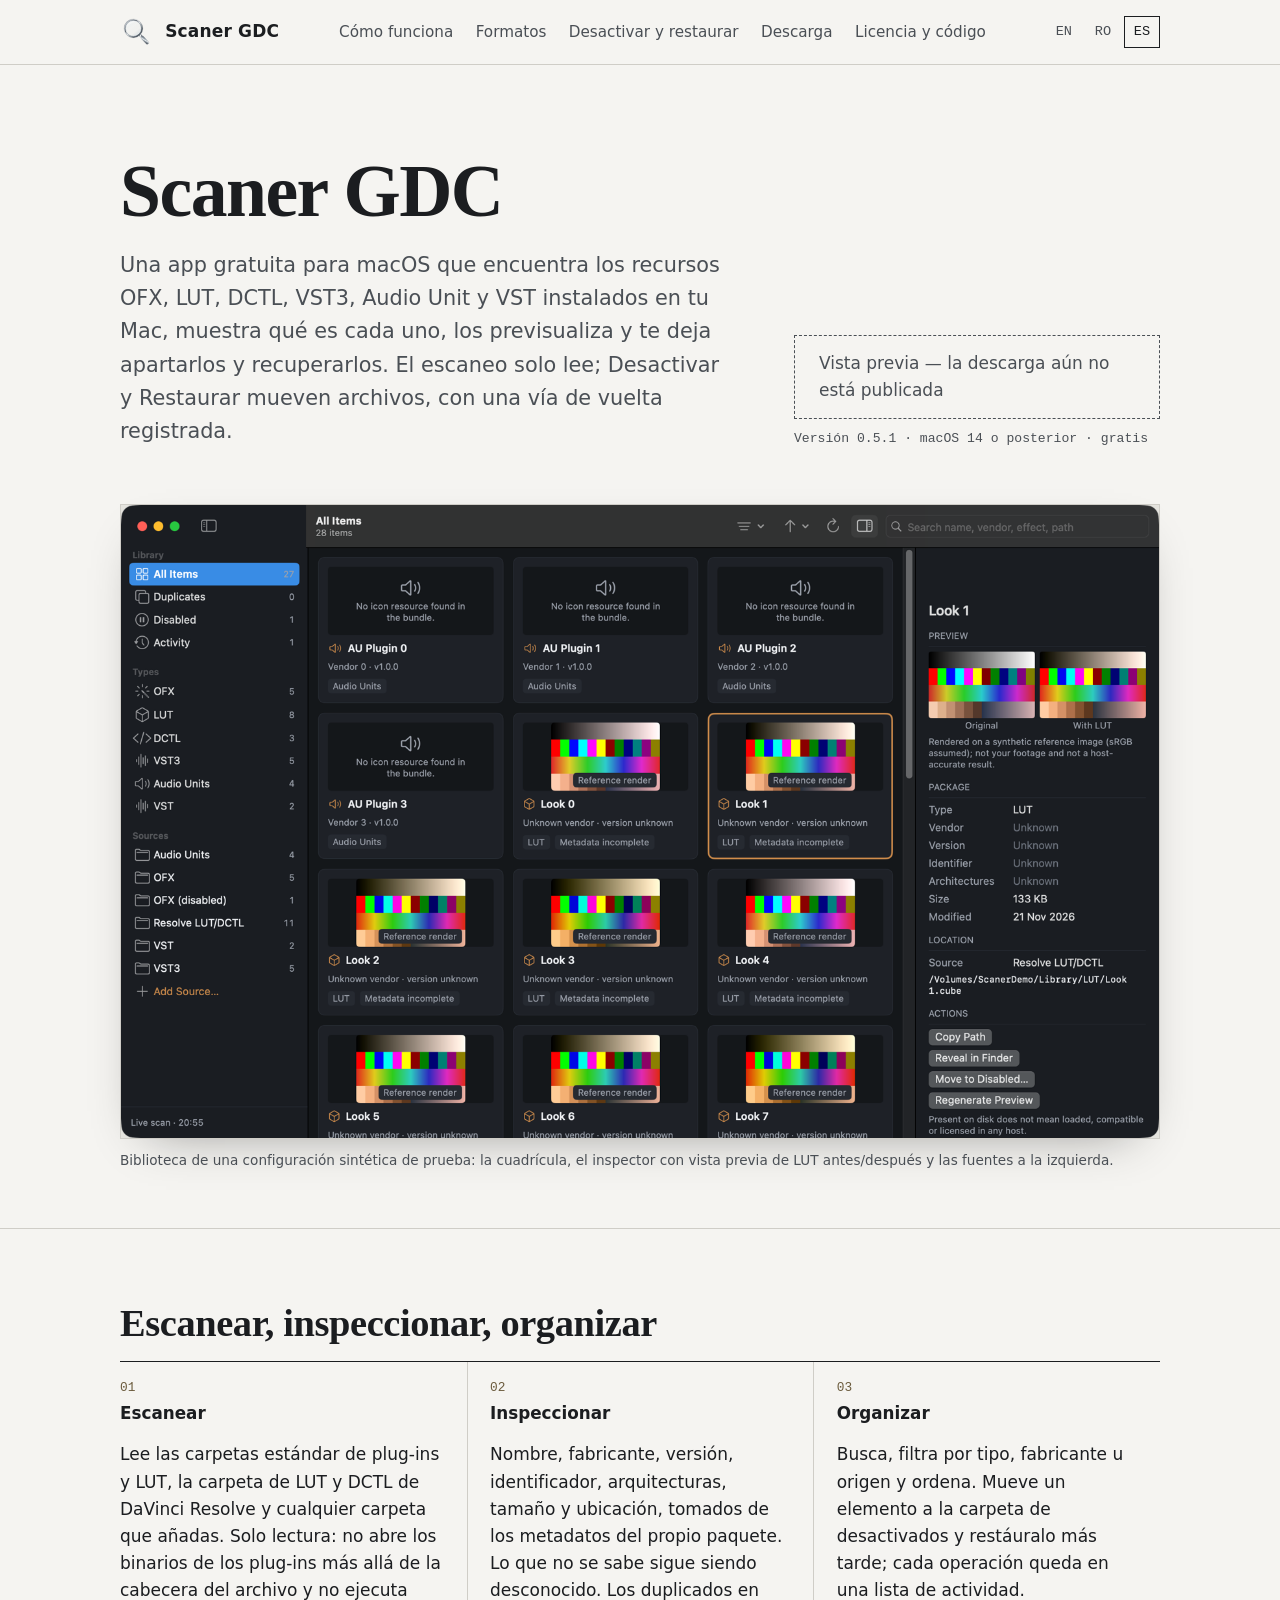
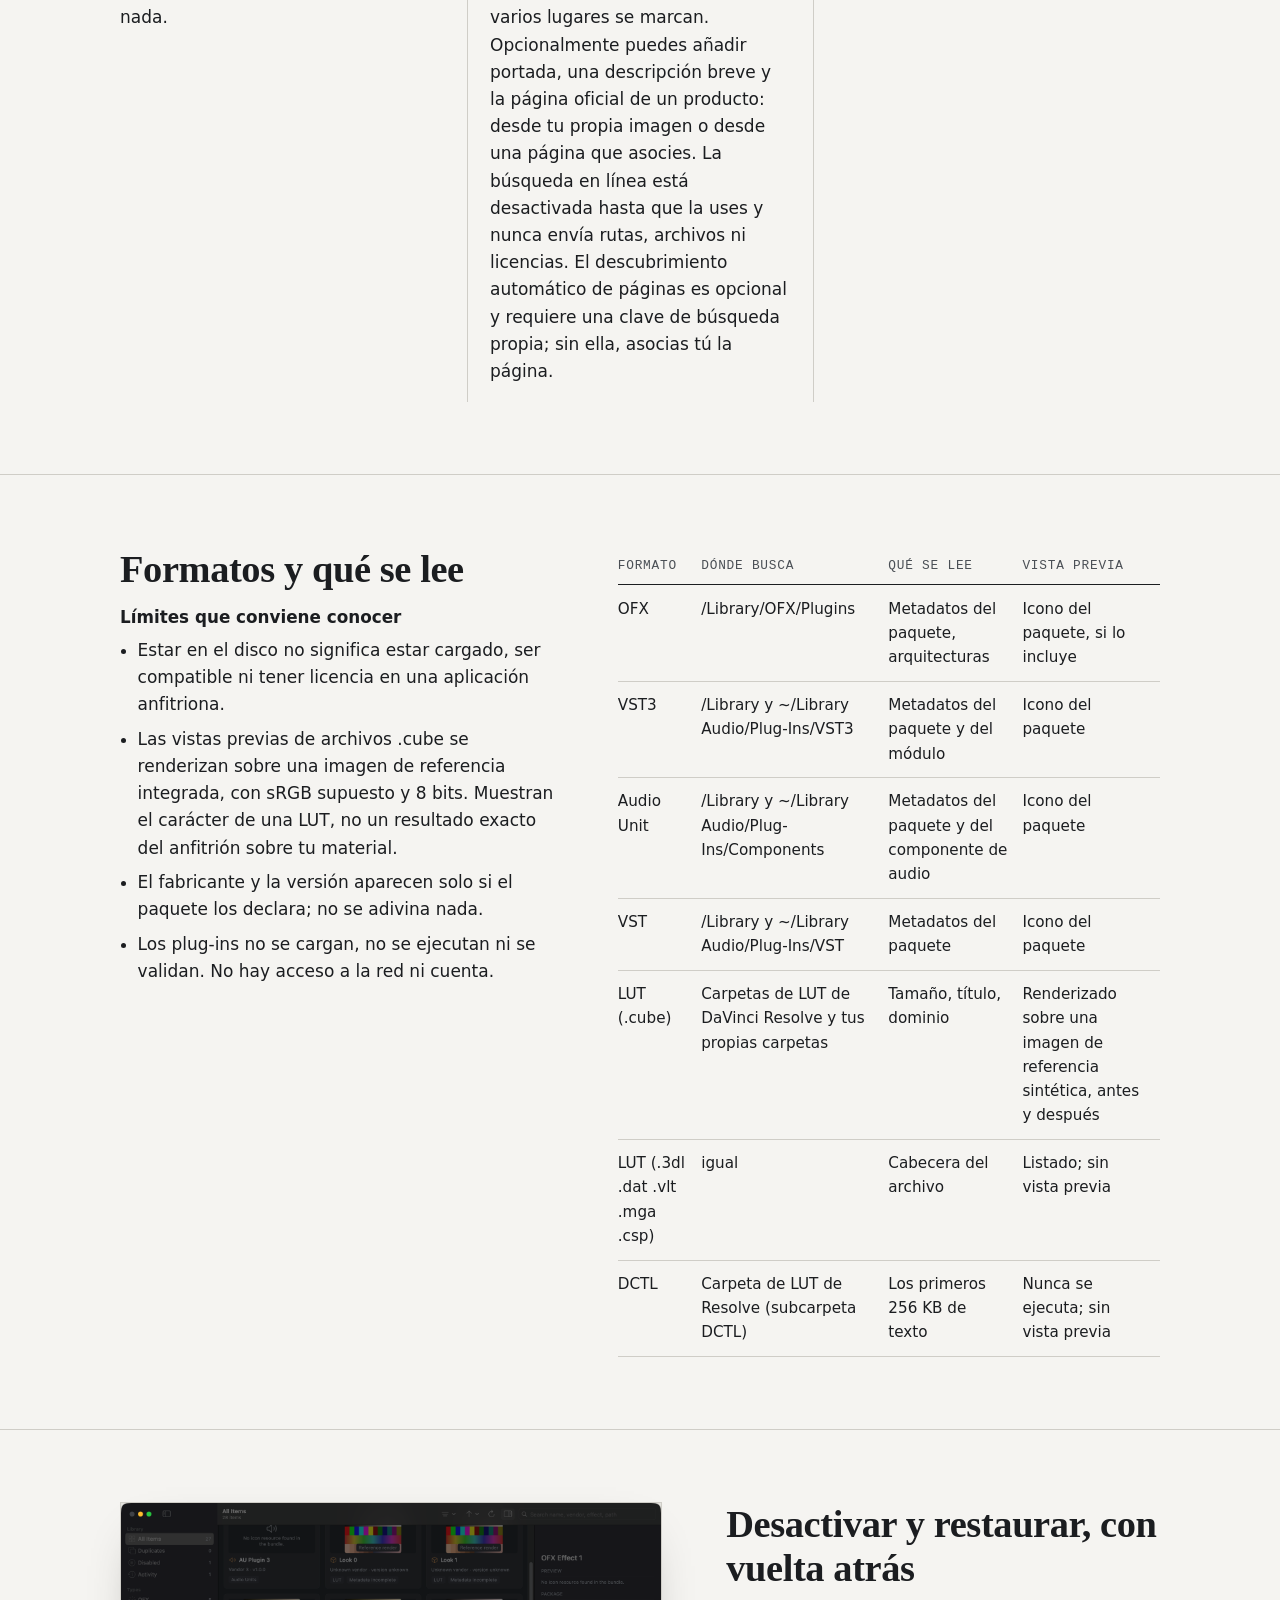
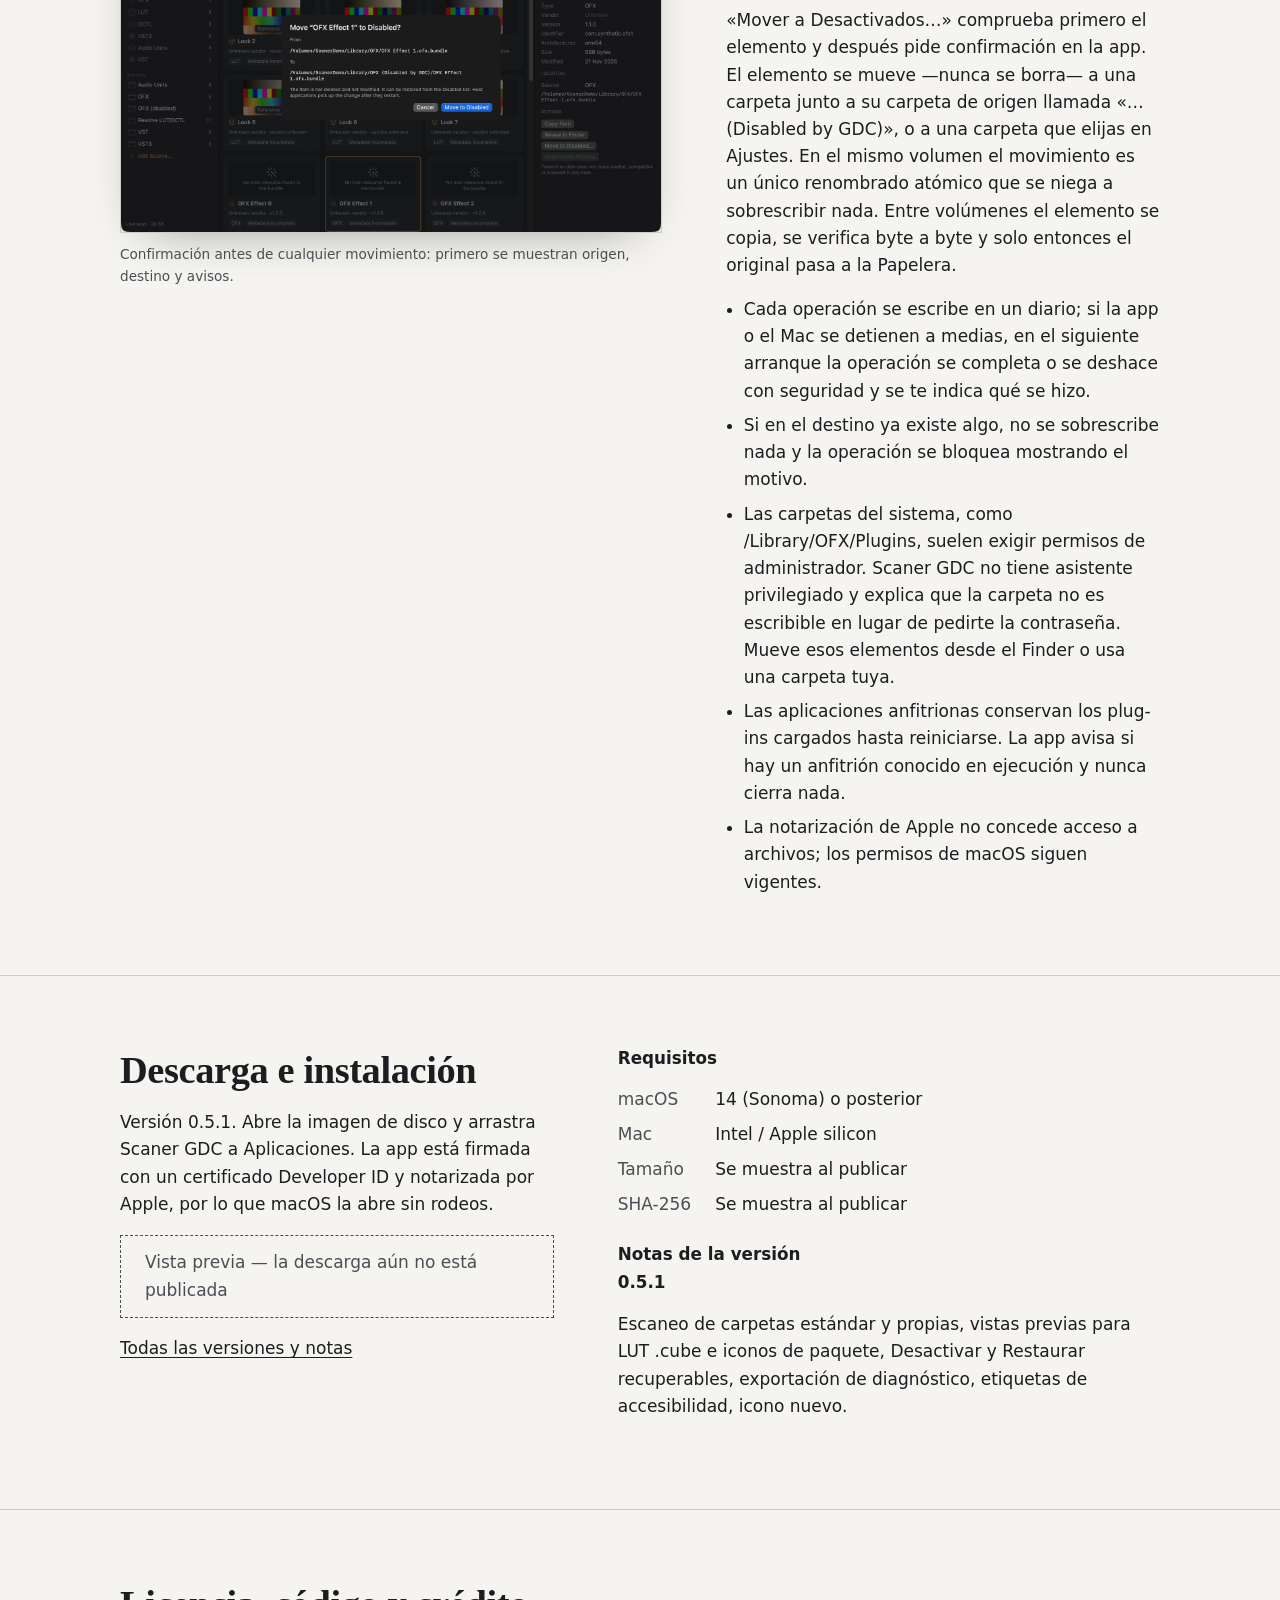
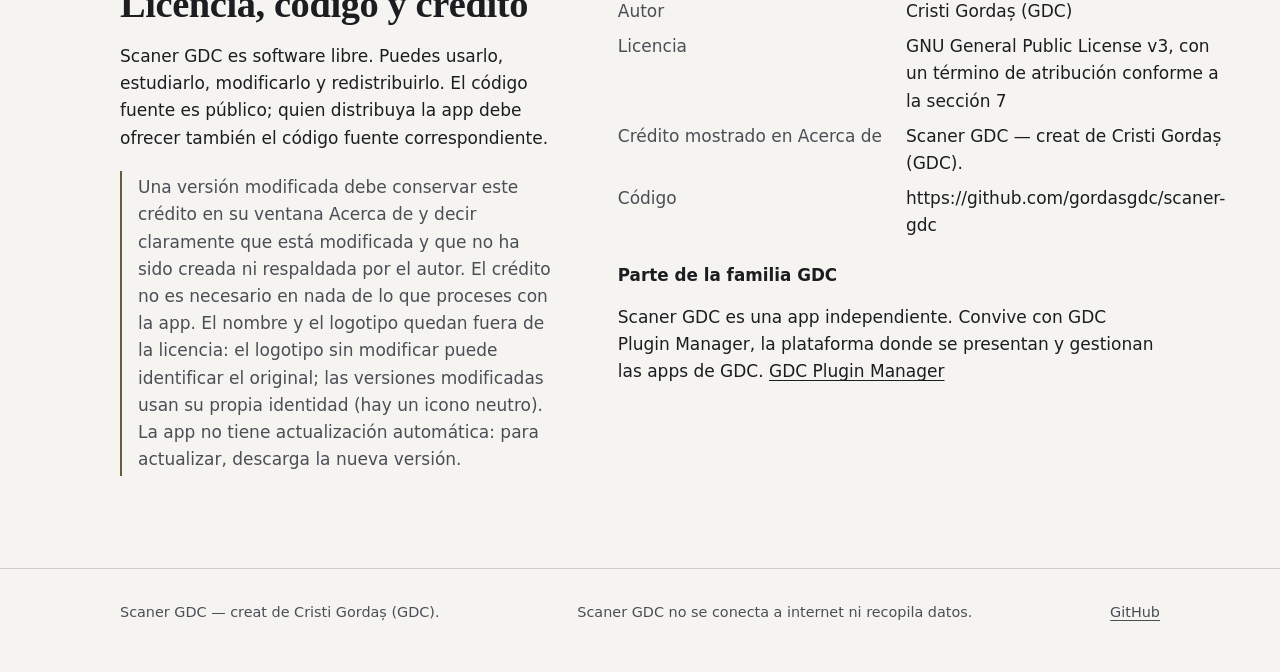
==== site/es/index.html @ c9c183f8 "Scaner GDC 0.5.1 Source snapshot of the private development history at f3cc10f59697." ====
<!doctype html>
<html lang="es"><head><meta charset="utf-8"><meta name="viewport" content="width=device-width,initial-scale=1">
<title>Scaner GDC — inventario y vista previa de plug-ins OFX, LUT, DCTL y de audio para macOS</title><meta name="description" content="Scaner GDC es una app gratuita para macOS que lista los recursos OFX, LUT, DCTL, VST3, Audio Unit y VST instalados en tu Mac, los previsualiza y permite apartarlos y restaurarlos.">
<meta name="color-scheme" content="light dark"><link rel="canonical" href="https://gordasgdc.github.io/scaner-gdc/es/"><link rel="alternate" hreflang="en" href="https://gordasgdc.github.io/scaner-gdc/"><link rel="alternate" hreflang="ro" href="https://gordasgdc.github.io/scaner-gdc/ro/"><link rel="alternate" hreflang="es" href="https://gordasgdc.github.io/scaner-gdc/es/"><link rel="alternate" hreflang="x-default" href="https://gordasgdc.github.io/scaner-gdc/">
<meta property="og:title" content="Scaner GDC"><meta property="og:description" content="Scaner GDC es una app gratuita para macOS que lista los recursos OFX, LUT, DCTL, VST3, Audio Unit y VST instalados en tu Mac, los previsualiza y permite apartarlos y restaurarlos."><meta property="og:type" content="website">
<link rel="icon" type="image/svg+xml" href="../assets/logo.svg"><link rel="stylesheet" href="../assets/style.css"></head>
<body><a class="skip" href="#main">Saltar al contenido</a>
<header class="top"><div class="wrap"><a class="brand" href="../"><img src="../assets/logo.svg" alt="" width="34" height="34"><span>Scaner GDC</span></a>
<nav class="main" aria-label="Main"><a href="#workflow">Cómo funciona</a><a href="#formats">Formatos</a><a href="#manage">Desactivar y restaurar</a><a href="#download">Descarga</a><a href="#license">Licencia y código</a></nav><nav class="lang" aria-label="Language"><a href="../" hreflang="en" lang="en">EN</a><a href="../ro/" hreflang="ro" lang="ro">RO</a><a href="../es/" hreflang="es" lang="es" aria-current="page">ES</a></nav></div></header>
<main id="main">
<div class="hero"><div class="wrap"><div class="cols"><div><h1>Scaner GDC</h1><p class="lead">Una app gratuita para macOS que encuentra los recursos OFX, LUT, DCTL, VST3, Audio Unit y VST instalados en tu Mac, muestra qué es cada uno, los previsualiza y te deja apartarlos y recuperarlos. El escaneo solo lee; Desactivar y Restaurar mueven archivos, con una vía de vuelta registrada.</p></div>
<div class="dl"><span class="btn off" role="note">Vista previa — la descarga aún no está publicada</span><p class="meta">Versión 0.5.1 · macOS 14 o posterior · gratis</p></div></div>
<figure class="shot hero-shot"><img src="../assets/shots/main.png" width="1600" height="975" alt="Ventana de Scaner GDC con una cuadrícula de plug-ins y LUT y un inspector con vista previa original y con LUT"><figcaption>Biblioteca de una configuración sintética de prueba: la cuadrícula, el inspector con vista previa de LUT antes/después y las fuentes a la izquierda.</figcaption></figure></div></div>
<section id="workflow"><div class="wrap"><h2>Escanear, inspeccionar, organizar</h2><ol class="steps"><li><span class="n">01</span><h3>Escanear</h3><p>Lee las carpetas estándar de plug-ins y LUT, la carpeta de LUT y DCTL de DaVinci Resolve y cualquier carpeta que añadas. Solo lectura: no abre los binarios de los plug-ins más allá de la cabecera del archivo y no ejecuta nada.</p></li><li><span class="n">02</span><h3>Inspeccionar</h3><p>Nombre, fabricante, versión, identificador, arquitecturas, tamaño y ubicación, tomados de los metadatos del propio paquete. Lo que no se sabe sigue siendo desconocido. Los duplicados en varios lugares se marcan. Opcionalmente puedes añadir portada, una descripción breve y la página oficial de un producto: desde tu propia imagen o desde una página que asocies. La búsqueda en línea está desactivada hasta que la uses y nunca envía rutas, archivos ni licencias. El descubrimiento automático de páginas es opcional y requiere una clave de búsqueda propia; sin ella, asocias tú la página.</p></li><li><span class="n">03</span><h3>Organizar</h3><p>Busca, filtra por tipo, fabricante u origen y ordena. Mueve un elemento a la carpeta de desactivados y restáuralo más tarde; cada operación queda en una lista de actividad.</p></li></ol></div></section>
<section id="formats"><div class="wrap split"><div><h2>Formatos y qué se lee</h2><h3>Límites que conviene conocer</h3><ul class="plain"><li>Estar en el disco no significa estar cargado, ser compatible ni tener licencia en una aplicación anfitriona.</li><li>Las vistas previas de archivos .cube se renderizan sobre una imagen de referencia integrada, con sRGB supuesto y 8 bits. Muestran el carácter de una LUT, no un resultado exacto del anfitrión sobre tu material.</li><li>El fabricante y la versión aparecen solo si el paquete los declara; no se adivina nada.</li><li>Los plug-ins no se cargan, no se ejecutan ni se validan. No hay acceso a la red ni cuenta.</li></ul></div>
<div class="tablewrap"><table><thead><tr><th scope="col">Formato</th><th scope="col">Dónde busca</th><th scope="col">Qué se lee</th><th scope="col">Vista previa</th></tr></thead><tbody><tr><td>OFX</td><td>/Library/OFX/Plugins</td><td>Metadatos del paquete, arquitecturas</td><td>Icono del paquete, si lo incluye</td></tr><tr><td>VST3</td><td>/Library y ~/Library Audio/Plug-Ins/VST3</td><td>Metadatos del paquete y del módulo</td><td>Icono del paquete</td></tr><tr><td>Audio Unit</td><td>/Library y ~/Library Audio/Plug-Ins/Components</td><td>Metadatos del paquete y del componente de audio</td><td>Icono del paquete</td></tr><tr><td>VST</td><td>/Library y ~/Library Audio/Plug-Ins/VST</td><td>Metadatos del paquete</td><td>Icono del paquete</td></tr><tr><td>LUT (.cube)</td><td>Carpetas de LUT de DaVinci Resolve y tus propias carpetas</td><td>Tamaño, título, dominio</td><td>Renderizado sobre una imagen de referencia sintética, antes y después</td></tr><tr><td>LUT (.3dl .dat .vlt .mga .csp)</td><td>igual</td><td>Cabecera del archivo</td><td>Listado; sin vista previa</td></tr><tr><td>DCTL</td><td>Carpeta de LUT de Resolve (subcarpeta DCTL)</td><td>Los primeros 256 KB de texto</td><td>Nunca se ejecuta; sin vista previa</td></tr></tbody></table></div></div></section>
<section id="manage"><div class="wrap split flip"><div><h2>Desactivar y restaurar, con vuelta atrás</h2><p>«Mover a Desactivados…» comprueba primero el elemento y después pide confirmación en la app. El elemento se mueve —nunca se borra— a una carpeta junto a su carpeta de origen llamada «… (Disabled by GDC)», o a una carpeta que elijas en Ajustes. En el mismo volumen el movimiento es un único renombrado atómico que se niega a sobrescribir nada. Entre volúmenes el elemento se copia, se verifica byte a byte y solo entonces el original pasa a la Papelera.</p><ul class="plain"><li>Cada operación se escribe en un diario; si la app o el Mac se detienen a medias, en el siguiente arranque la operación se completa o se deshace con seguridad y se te indica qué se hizo.</li><li>Si en el destino ya existe algo, no se sobrescribe nada y la operación se bloquea mostrando el motivo.</li><li>Las carpetas del sistema, como /Library/OFX/Plugins, suelen exigir permisos de administrador. Scaner GDC no tiene asistente privilegiado y explica que la carpeta no es escribible en lugar de pedirte la contraseña. Mueve esos elementos desde el Finder o usa una carpeta tuya.</li><li>Las aplicaciones anfitrionas conservan los plug-ins cargados hasta reiniciarse. La app avisa si hay un anfitrión conocido en ejecución y nunca cierra nada.</li><li>La notarización de Apple no concede acceso a archivos; los permisos de macOS siguen vigentes.</li></ul></div>
<figure class="shot"><img src="../assets/shots/confirm.png" width="1600" height="975" alt="Diálogo de confirmación antes de mover un efecto OFX a la carpeta de desactivados" loading="lazy"><figcaption>Confirmación antes de cualquier movimiento: primero se muestran origen, destino y avisos.</figcaption></figure></div></section>
<section id="download"><div class="wrap split"><div><h2>Descarga e instalación</h2><p>Versión 0.5.1. Abre la imagen de disco y arrastra Scaner GDC a Aplicaciones. La app está firmada con un certificado Developer ID y notarizada por Apple, por lo que macOS la abre sin rodeos.</p><p><span class="btn off" role="note">Vista previa — la descarga aún no está publicada</span></p><p><a href="https://github.com/gordasgdc/scaner-gdc/releases">Todas las versiones y notas</a></p></div>
<div><h3>Requisitos</h3><dl class="facts"><dt>macOS</dt><dd>14 (Sonoma) o posterior</dd><dt>Mac</dt><dd>Intel / Apple silicon</dd><dt>Tamaño</dt><dd>Se muestra al publicar</dd><dt>SHA-256</dt><dd>Se muestra al publicar</dd></dl><h3 style="margin-top:1.6rem">Notas de la versión</h3><h3>0.5.1</h3><p>Escaneo de carpetas estándar y propias, vistas previas para LUT .cube e iconos de paquete, Desactivar y Restaurar recuperables, exportación de diagnóstico, etiquetas de accesibilidad, icono nuevo.</p></div></div></section>
<section id="license"><div class="wrap split"><div><h2>Licencia, código y crédito</h2><p>Scaner GDC es software libre. Puedes usarlo, estudiarlo, modificarlo y redistribuirlo. El código fuente es público; quien distribuya la app debe ofrecer también el código fuente correspondiente.</p><p class="note">Una versión modificada debe conservar este crédito en su ventana Acerca de y decir claramente que está modificada y que no ha sido creada ni respaldada por el autor. El crédito no es necesario en nada de lo que proceses con la app. El nombre y el logotipo quedan fuera de la licencia: el logotipo sin modificar puede identificar el original; las versiones modificadas usan su propia identidad (hay un icono neutro). La app no tiene actualización automática: para actualizar, descarga la nueva versión.</p></div>
<div><dl class="facts"><dt>Autor</dt><dd>Cristi Gordaș (GDC)</dd><dt>Licencia</dt><dd>GNU General Public License v3, con un término de atribución conforme a la sección 7</dd><dt>Crédito mostrado en Acerca de</dt><dd>Scaner GDC — creat de Cristi Gordaș (GDC).</dd><dt>Código</dt><dd>https://github.com/gordasgdc/scaner-gdc</dd></dl><h3 style="margin-top:1.6rem">Parte de la familia GDC</h3><p>Scaner GDC es una app independiente. Convive con GDC Plugin Manager, la plataforma donde se presentan y gestionan las apps de GDC. <a href="https://gordas.dev/">GDC Plugin Manager</a></p></div></div></section>
</main>
<footer><div class="wrap"><span>Scaner GDC — creat de Cristi Gordaș (GDC).</span><span>Scaner GDC no se conecta a internet ni recopila datos.</span><span><a href="https://github.com/gordasgdc/scaner-gdc">GitHub</a></span></div></footer></body></html>
---- site/assets/style.css ----
/* Scaner GDC — atelier optic: neutral paper, graphite ink, hairlines. Reflections live in the logo only. */
:root{
  --paper:#f5f4f1; --paper-2:#ecebe7; --ink:#1b1d20; --ink-2:#4a4f55; --line:#cfcdc7; --accent:#6a5a3c; --focus:#0a5bd6; --shot-bg:#e4e3de;
  --serif: ui-serif,"New York","Iowan Old Style","Palatino Linotype",Georgia,serif;
  --sans: -apple-system,BlinkMacSystemFont,"SF Pro Text","Segoe UI",system-ui,Helvetica,Arial,sans-serif;
  --mono: ui-monospace,"SF Mono",Menlo,Consolas,monospace;
}
@media (prefers-color-scheme:dark){
  :root{--paper:#141517; --paper-2:#1b1d20; --ink:#ecebe8; --ink-2:#a9adb3; --line:#34373c; --accent:#c9b88f; --focus:#7db0ff; --shot-bg:#0e0f11}
}
*{box-sizing:border-box}
html{scroll-behavior:smooth}
@media (prefers-reduced-motion:reduce){html{scroll-behavior:auto}*{transition:none!important;animation:none!important}}
body{margin:0;background:var(--paper);color:var(--ink);font:17px/1.6 var(--sans);-webkit-font-smoothing:antialiased}
a{color:inherit;text-decoration-thickness:1px;text-underline-offset:3px}
a:hover{color:var(--accent)}
:focus-visible{outline:3px solid var(--focus);outline-offset:3px;border-radius:2px}
.skip{position:absolute;left:-999px;top:0;background:var(--ink);color:var(--paper);padding:.6rem 1rem;z-index:10}
.skip:focus{left:0}
.wrap{max-width:1120px;margin:0 auto;padding:0 clamp(1.1rem,4vw,2.5rem)}
header.top{border-bottom:1px solid var(--line)}
header.top .wrap{display:flex;align-items:center;justify-content:space-between;gap:1rem;min-height:64px;flex-wrap:wrap}
.brand{display:flex;align-items:center;gap:.7rem;text-decoration:none;font-weight:600;letter-spacing:.01em}
.brand img{width:34px;height:34px;display:block}
nav.main{display:flex;gap:1.4rem;flex-wrap:wrap;font-size:.95rem}
nav.main a{text-decoration:none;color:var(--ink-2);padding:.3rem 0}
nav.main a:hover{color:var(--ink);text-decoration:underline}
.lang{display:flex;gap:.2rem;font-size:.85rem;font-family:var(--mono)}
.lang a{padding:.25rem .55rem;border:1px solid transparent;text-decoration:none;color:var(--ink-2)}
.lang a[aria-current="page"]{border-color:var(--ink);color:var(--ink)}
.hero{padding:clamp(2.5rem,7vw,5.5rem) 0 clamp(2rem,5vw,3.5rem)}
.hero .cols{display:grid;grid-template-columns:minmax(0,5fr) minmax(0,3fr);gap:clamp(1.5rem,5vw,4rem);align-items:end}
h1{font:600 clamp(2.6rem,7vw,4.6rem)/1.04 var(--serif);letter-spacing:-.02em;margin:0 0 1.2rem}
.lead{font-size:clamp(1.1rem,2.2vw,1.3rem);color:var(--ink-2);max-width:38em;margin:0}
.dl{display:flex;flex-direction:column;gap:.6rem;align-items:flex-start}
.btn{display:inline-block;background:var(--ink);color:var(--paper);padding:.85rem 1.5rem;text-decoration:none;font-weight:600;border:1px solid var(--ink)}
.btn:hover{background:transparent;color:var(--ink)}
.meta{font:.82rem/1.5 var(--mono);color:var(--ink-2);margin:0}
.shot{margin:0}
.shot img{display:block;width:100%;height:auto;border:1px solid var(--line);background:var(--shot-bg);box-shadow:0 18px 50px -28px rgba(0,0,0,.45)}
.shot figcaption{font-size:.85rem;color:var(--ink-2);margin-top:.7rem}
.hero-shot{margin-top:clamp(2rem,5vw,3.5rem)}
section{border-top:1px solid var(--line);padding:clamp(2.5rem,6vw,4.5rem) 0}
h2{font:600 clamp(1.7rem,3.6vw,2.4rem)/1.15 var(--serif);letter-spacing:-.01em;margin:0 0 1rem}
h3{font:600 1.05rem/1.3 var(--sans);margin:0 0 .4rem}
.split{display:grid;grid-template-columns:minmax(0,1fr) minmax(0,1.25fr);gap:clamp(1.5rem,5vw,4rem);align-items:start}
.split.flip{grid-template-columns:minmax(0,1.25fr) minmax(0,1fr)}
.split.flip>:first-child{order:2}
.steps{display:grid;grid-template-columns:repeat(3,minmax(0,1fr));margin:0;padding:0;list-style:none;border-top:1px solid var(--ink)}
.steps li{padding:1.1rem 1.4rem 0 0}
.steps li+li{padding-left:1.4rem;border-left:1px solid var(--line)}
.steps .n{font:.8rem var(--mono);color:var(--accent);display:block;margin-bottom:.5rem}
table{border-collapse:collapse;width:100%;font-size:.95rem}
th,td{text-align:left;padding:.7rem .9rem .7rem 0;border-bottom:1px solid var(--line);vertical-align:top}
th{font:.8rem var(--mono);text-transform:uppercase;letter-spacing:.06em;color:var(--ink-2);border-bottom:1px solid var(--ink)}
.tablewrap{overflow-x:auto}
ul.plain{padding-left:1.1rem;margin:.5rem 0 0}
ul.plain li{margin:.45rem 0}
code,.mono{font-family:var(--mono);font-size:.88em}
.note{border-left:2px solid var(--accent);padding:.2rem 0 .2rem 1rem;color:var(--ink-2);margin:1.2rem 0}
dl.facts{display:grid;grid-template-columns:max-content 1fr;gap:.5rem 1.5rem;margin:1rem 0 0}
dl.facts dt{color:var(--ink-2)}dl.facts dd{margin:0}
footer{border-top:1px solid var(--line);padding:2rem 0 3rem;color:var(--ink-2);font-size:.9rem}
footer .wrap{display:flex;gap:1rem 2rem;flex-wrap:wrap;justify-content:space-between}
@media (max-width:820px){
  .hero .cols,.split,.split.flip{grid-template-columns:1fr}
  .split.flip>:first-child{order:0}
  .steps{grid-template-columns:1fr}.steps li+li{border-left:0;border-top:1px solid var(--line);padding-left:0;margin-top:1rem}
  nav.main{order:3;width:100%}
}
.btn.off{background:transparent;color:var(--ink-2);border:1px dashed currentColor;cursor:default;font-weight:500}
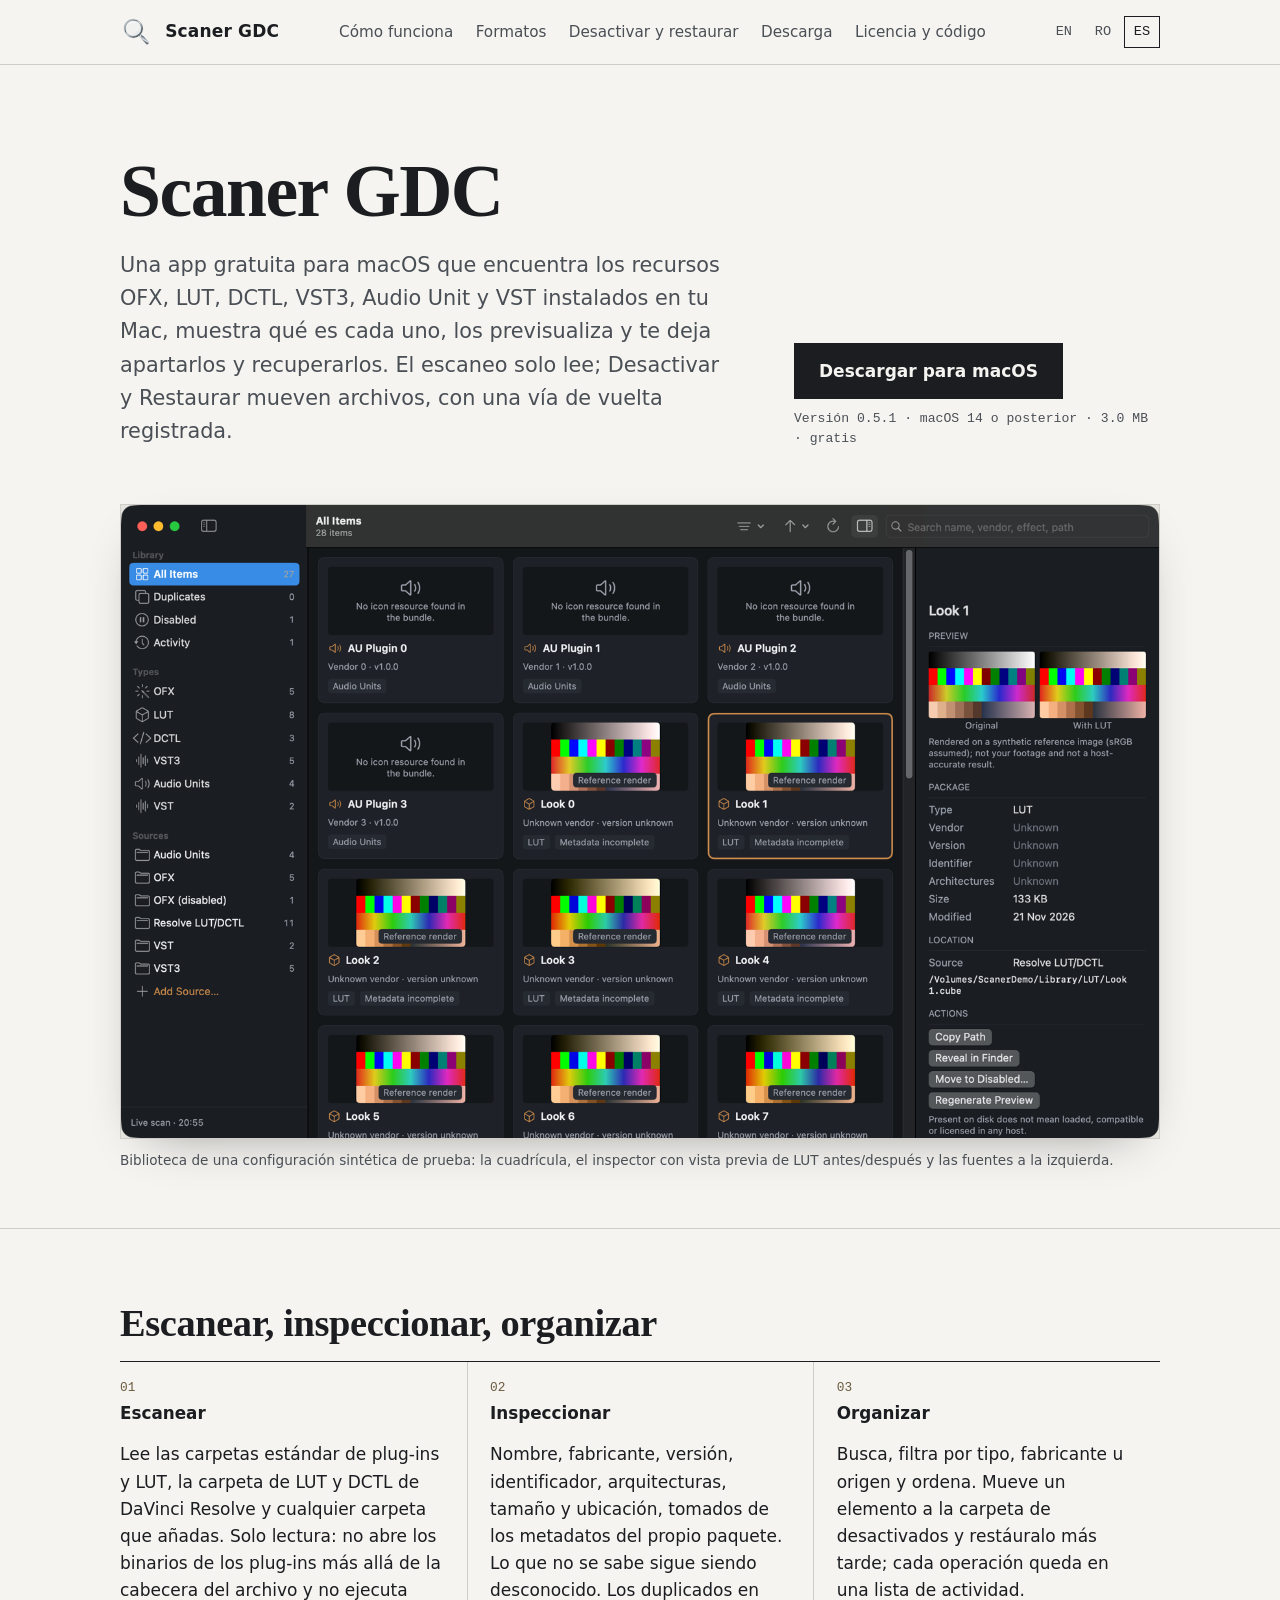
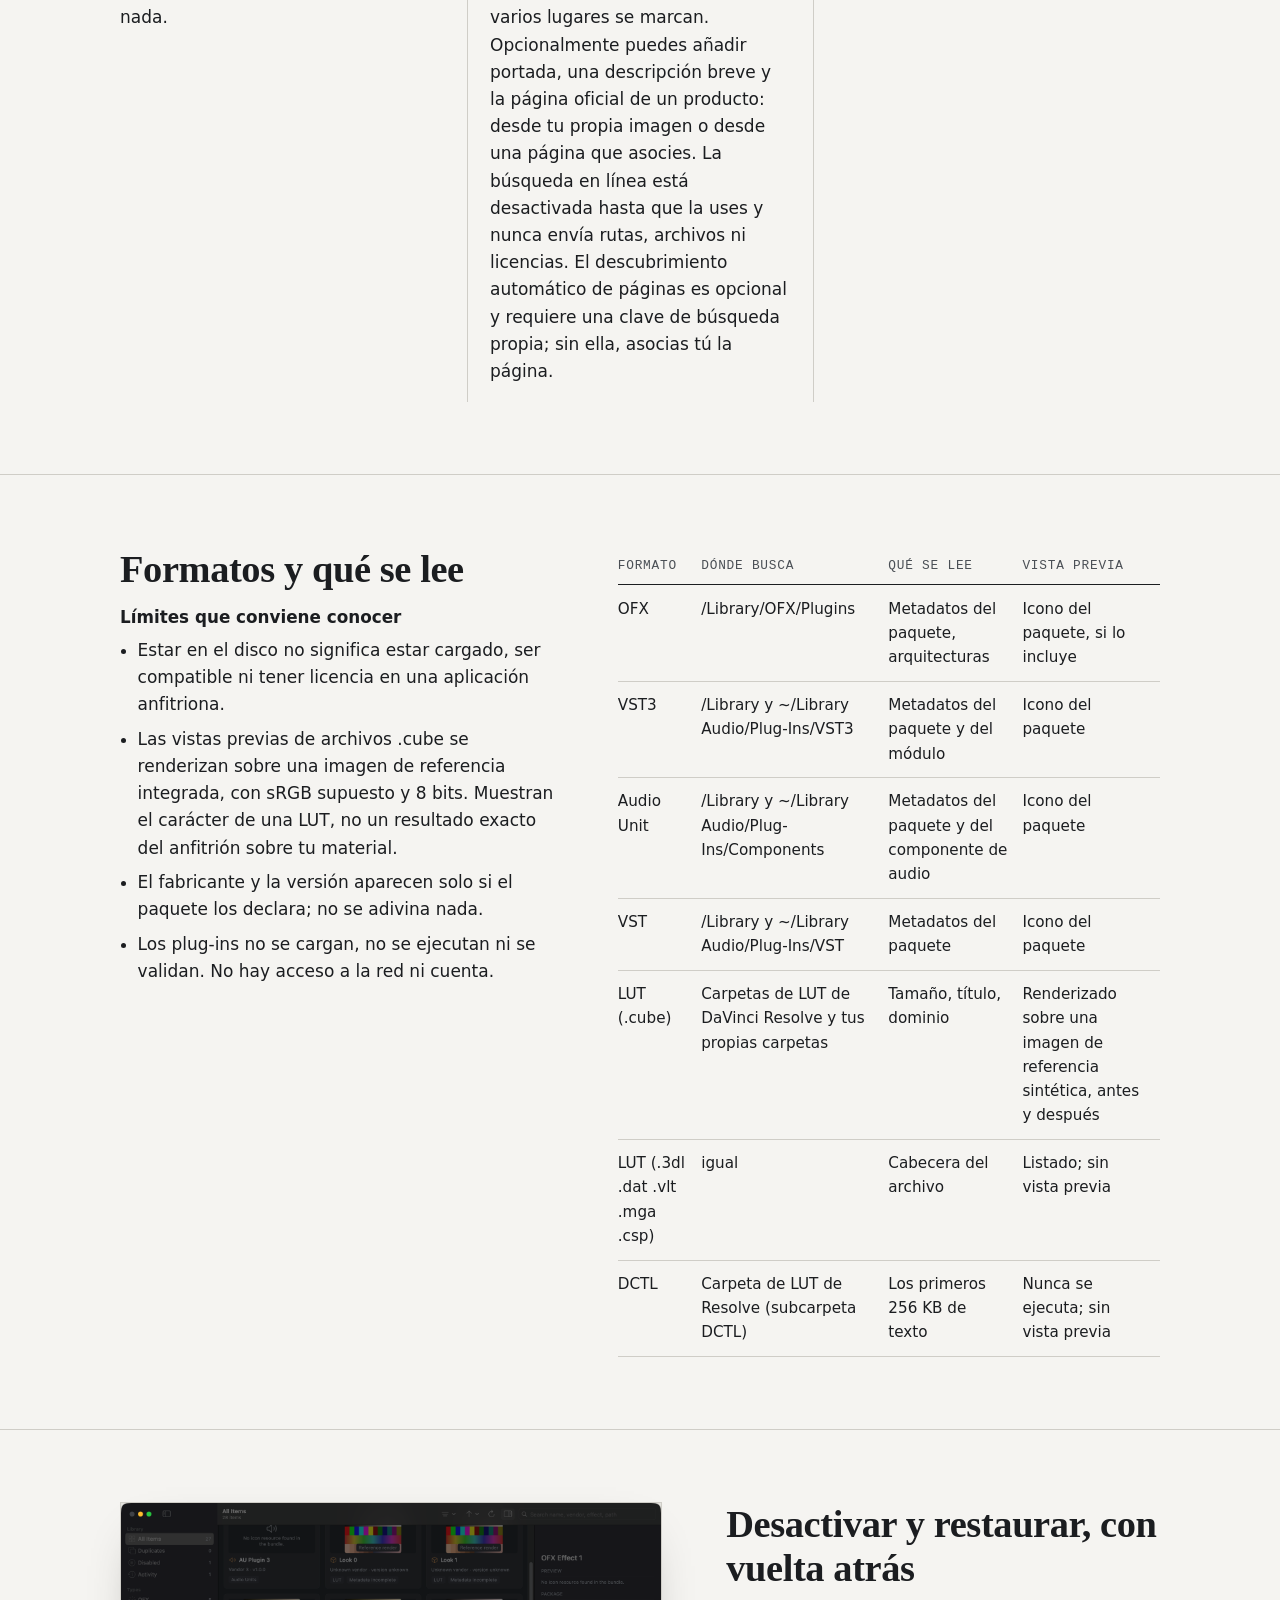
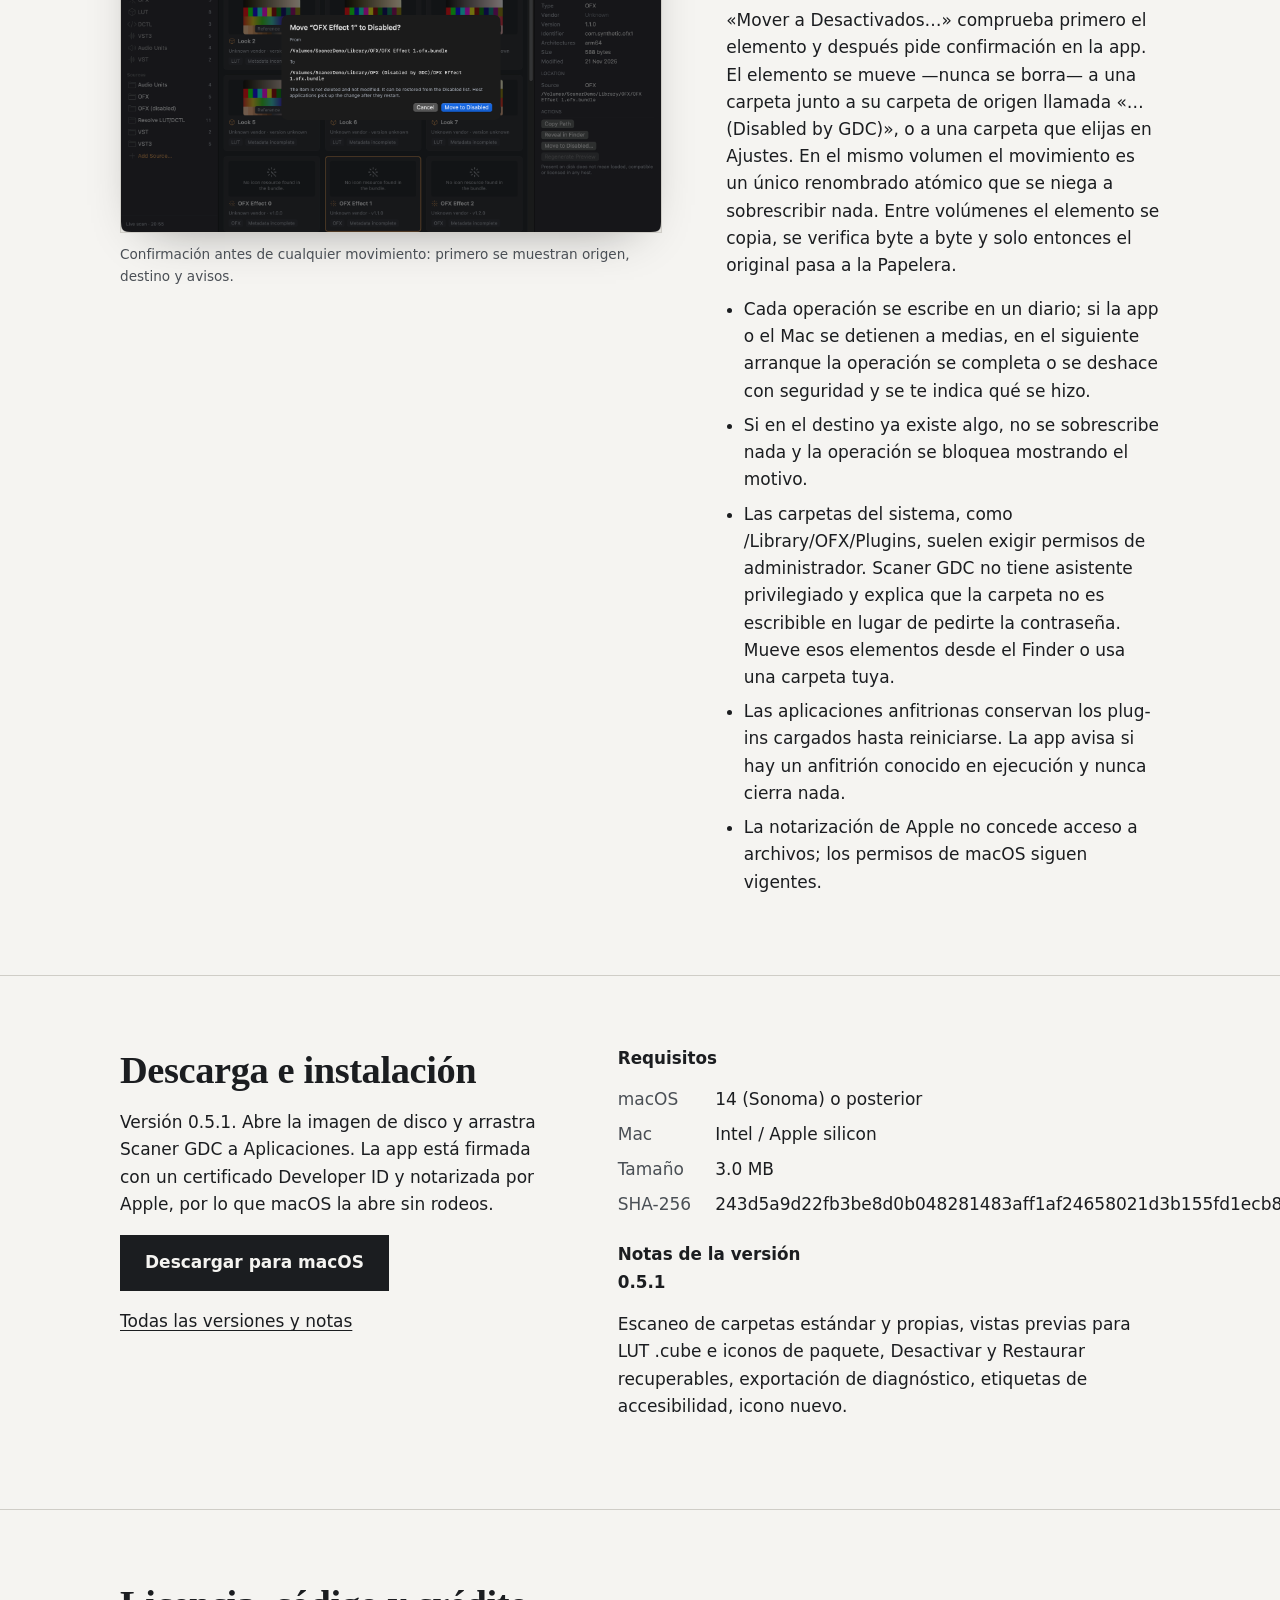
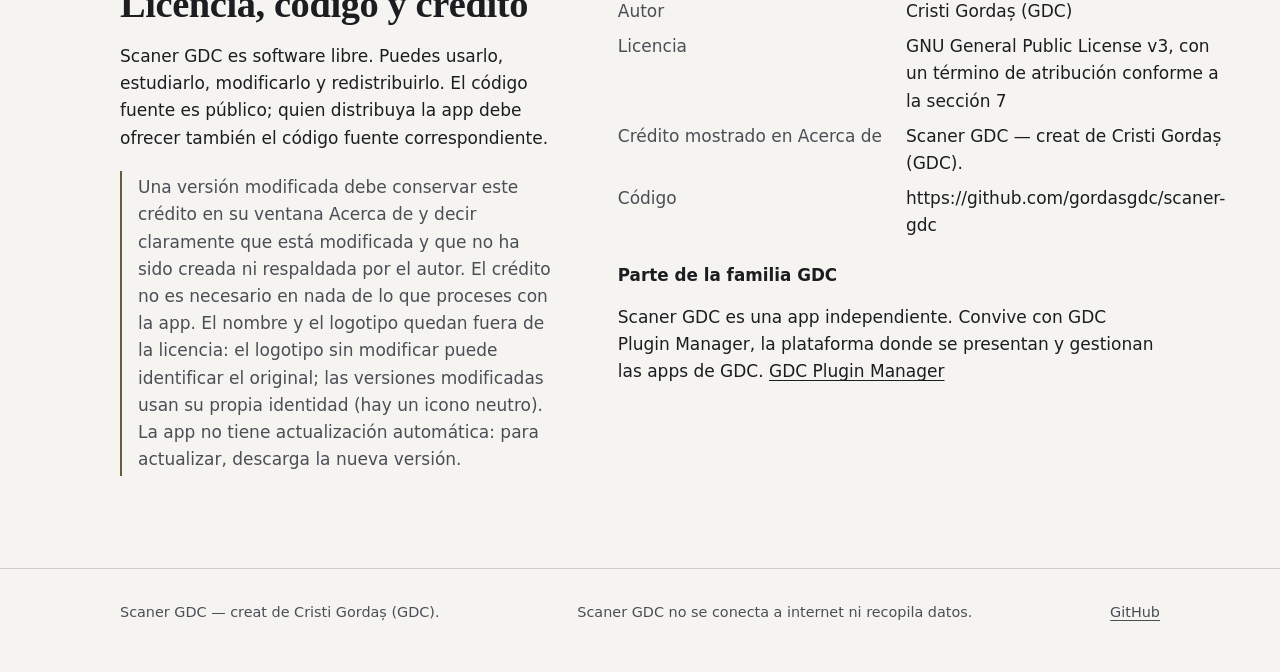
==== commit b1b486bb: "Scaner GDC 0.5.1 Source snapshot of the private development history at b923a7412fd7." ====
--- a/site/es/index.html
+++ b/site/es/index.html
@@ -9,15 +9,15 @@
 <nav class="main" aria-label="Main"><a href="#workflow">Cómo funciona</a><a href="#formats">Formatos</a><a href="#manage">Desactivar y restaurar</a><a href="#download">Descarga</a><a href="#license">Licencia y código</a></nav><nav class="lang" aria-label="Language"><a href="../" hreflang="en" lang="en">EN</a><a href="../ro/" hreflang="ro" lang="ro">RO</a><a href="../es/" hreflang="es" lang="es" aria-current="page">ES</a></nav></div></header>
 <main id="main">
 <div class="hero"><div class="wrap"><div class="cols"><div><h1>Scaner GDC</h1><p class="lead">Una app gratuita para macOS que encuentra los recursos OFX, LUT, DCTL, VST3, Audio Unit y VST instalados en tu Mac, muestra qué es cada uno, los previsualiza y te deja apartarlos y recuperarlos. El escaneo solo lee; Desactivar y Restaurar mueven archivos, con una vía de vuelta registrada.</p></div>
-<div class="dl"><span class="btn off" role="note">Vista previa — la descarga aún no está publicada</span><p class="meta">Versión 0.5.1 · macOS 14 o posterior · gratis</p></div></div>
+<div class="dl"><a class="btn" href="https://github.com/gordasgdc/scaner-gdc/releases/latest/download/ScanerGDC-macOS.dmg">Descargar para macOS</a><p class="meta">Versión 0.5.1 · macOS 14 o posterior · 3.0 MB · gratis</p></div></div>
 <figure class="shot hero-shot"><img src="../assets/shots/main.png" width="1600" height="975" alt="Ventana de Scaner GDC con una cuadrícula de plug-ins y LUT y un inspector con vista previa original y con LUT"><figcaption>Biblioteca de una configuración sintética de prueba: la cuadrícula, el inspector con vista previa de LUT antes/después y las fuentes a la izquierda.</figcaption></figure></div></div>
 <section id="workflow"><div class="wrap"><h2>Escanear, inspeccionar, organizar</h2><ol class="steps"><li><span class="n">01</span><h3>Escanear</h3><p>Lee las carpetas estándar de plug-ins y LUT, la carpeta de LUT y DCTL de DaVinci Resolve y cualquier carpeta que añadas. Solo lectura: no abre los binarios de los plug-ins más allá de la cabecera del archivo y no ejecuta nada.</p></li><li><span class="n">02</span><h3>Inspeccionar</h3><p>Nombre, fabricante, versión, identificador, arquitecturas, tamaño y ubicación, tomados de los metadatos del propio paquete. Lo que no se sabe sigue siendo desconocido. Los duplicados en varios lugares se marcan. Opcionalmente puedes añadir portada, una descripción breve y la página oficial de un producto: desde tu propia imagen o desde una página que asocies. La búsqueda en línea está desactivada hasta que la uses y nunca envía rutas, archivos ni licencias. El descubrimiento automático de páginas es opcional y requiere una clave de búsqueda propia; sin ella, asocias tú la página.</p></li><li><span class="n">03</span><h3>Organizar</h3><p>Busca, filtra por tipo, fabricante u origen y ordena. Mueve un elemento a la carpeta de desactivados y restáuralo más tarde; cada operación queda en una lista de actividad.</p></li></ol></div></section>
 <section id="formats"><div class="wrap split"><div><h2>Formatos y qué se lee</h2><h3>Límites que conviene conocer</h3><ul class="plain"><li>Estar en el disco no significa estar cargado, ser compatible ni tener licencia en una aplicación anfitriona.</li><li>Las vistas previas de archivos .cube se renderizan sobre una imagen de referencia integrada, con sRGB supuesto y 8 bits. Muestran el carácter de una LUT, no un resultado exacto del anfitrión sobre tu material.</li><li>El fabricante y la versión aparecen solo si el paquete los declara; no se adivina nada.</li><li>Los plug-ins no se cargan, no se ejecutan ni se validan. No hay acceso a la red ni cuenta.</li></ul></div>
 <div class="tablewrap"><table><thead><tr><th scope="col">Formato</th><th scope="col">Dónde busca</th><th scope="col">Qué se lee</th><th scope="col">Vista previa</th></tr></thead><tbody><tr><td>OFX</td><td>/Library/OFX/Plugins</td><td>Metadatos del paquete, arquitecturas</td><td>Icono del paquete, si lo incluye</td></tr><tr><td>VST3</td><td>/Library y ~/Library Audio/Plug-Ins/VST3</td><td>Metadatos del paquete y del módulo</td><td>Icono del paquete</td></tr><tr><td>Audio Unit</td><td>/Library y ~/Library Audio/Plug-Ins/Components</td><td>Metadatos del paquete y del componente de audio</td><td>Icono del paquete</td></tr><tr><td>VST</td><td>/Library y ~/Library Audio/Plug-Ins/VST</td><td>Metadatos del paquete</td><td>Icono del paquete</td></tr><tr><td>LUT (.cube)</td><td>Carpetas de LUT de DaVinci Resolve y tus propias carpetas</td><td>Tamaño, título, dominio</td><td>Renderizado sobre una imagen de referencia sintética, antes y después</td></tr><tr><td>LUT (.3dl .dat .vlt .mga .csp)</td><td>igual</td><td>Cabecera del archivo</td><td>Listado; sin vista previa</td></tr><tr><td>DCTL</td><td>Carpeta de LUT de Resolve (subcarpeta DCTL)</td><td>Los primeros 256 KB de texto</td><td>Nunca se ejecuta; sin vista previa</td></tr></tbody></table></div></div></section>
 <section id="manage"><div class="wrap split flip"><div><h2>Desactivar y restaurar, con vuelta atrás</h2><p>«Mover a Desactivados…» comprueba primero el elemento y después pide confirmación en la app. El elemento se mueve —nunca se borra— a una carpeta junto a su carpeta de origen llamada «… (Disabled by GDC)», o a una carpeta que elijas en Ajustes. En el mismo volumen el movimiento es un único renombrado atómico que se niega a sobrescribir nada. Entre volúmenes el elemento se copia, se verifica byte a byte y solo entonces el original pasa a la Papelera.</p><ul class="plain"><li>Cada operación se escribe en un diario; si la app o el Mac se detienen a medias, en el siguiente arranque la operación se completa o se deshace con seguridad y se te indica qué se hizo.</li><li>Si en el destino ya existe algo, no se sobrescribe nada y la operación se bloquea mostrando el motivo.</li><li>Las carpetas del sistema, como /Library/OFX/Plugins, suelen exigir permisos de administrador. Scaner GDC no tiene asistente privilegiado y explica que la carpeta no es escribible en lugar de pedirte la contraseña. Mueve esos elementos desde el Finder o usa una carpeta tuya.</li><li>Las aplicaciones anfitrionas conservan los plug-ins cargados hasta reiniciarse. La app avisa si hay un anfitrión conocido en ejecución y nunca cierra nada.</li><li>La notarización de Apple no concede acceso a archivos; los permisos de macOS siguen vigentes.</li></ul></div>
 <figure class="shot"><img src="../assets/shots/confirm.png" width="1600" height="975" alt="Diálogo de confirmación antes de mover un efecto OFX a la carpeta de desactivados" loading="lazy"><figcaption>Confirmación antes de cualquier movimiento: primero se muestran origen, destino y avisos.</figcaption></figure></div></section>
-<section id="download"><div class="wrap split"><div><h2>Descarga e instalación</h2><p>Versión 0.5.1. Abre la imagen de disco y arrastra Scaner GDC a Aplicaciones. La app está firmada con un certificado Developer ID y notarizada por Apple, por lo que macOS la abre sin rodeos.</p><p><span class="btn off" role="note">Vista previa — la descarga aún no está publicada</span></p><p><a href="https://github.com/gordasgdc/scaner-gdc/releases">Todas las versiones y notas</a></p></div>
-<div><h3>Requisitos</h3><dl class="facts"><dt>macOS</dt><dd>14 (Sonoma) o posterior</dd><dt>Mac</dt><dd>Intel / Apple silicon</dd><dt>Tamaño</dt><dd>Se muestra al publicar</dd><dt>SHA-256</dt><dd>Se muestra al publicar</dd></dl><h3 style="margin-top:1.6rem">Notas de la versión</h3><h3>0.5.1</h3><p>Escaneo de carpetas estándar y propias, vistas previas para LUT .cube e iconos de paquete, Desactivar y Restaurar recuperables, exportación de diagnóstico, etiquetas de accesibilidad, icono nuevo.</p></div></div></section>
+<section id="download"><div class="wrap split"><div><h2>Descarga e instalación</h2><p>Versión 0.5.1. Abre la imagen de disco y arrastra Scaner GDC a Aplicaciones. La app está firmada con un certificado Developer ID y notarizada por Apple, por lo que macOS la abre sin rodeos.</p><p><a class="btn" href="https://github.com/gordasgdc/scaner-gdc/releases/latest/download/ScanerGDC-macOS.dmg">Descargar para macOS</a></p><p><a href="https://github.com/gordasgdc/scaner-gdc/releases">Todas las versiones y notas</a></p></div>
+<div><h3>Requisitos</h3><dl class="facts"><dt>macOS</dt><dd>14 (Sonoma) o posterior</dd><dt>Mac</dt><dd>Intel / Apple silicon</dd><dt>Tamaño</dt><dd>3.0 MB</dd><dt>SHA-256</dt><dd>243d5a9d22fb3be8d0b048281483aff1af24658021d3b155fd1ecb8a2bc32168</dd></dl><h3 style="margin-top:1.6rem">Notas de la versión</h3><h3>0.5.1</h3><p>Escaneo de carpetas estándar y propias, vistas previas para LUT .cube e iconos de paquete, Desactivar y Restaurar recuperables, exportación de diagnóstico, etiquetas de accesibilidad, icono nuevo.</p></div></div></section>
 <section id="license"><div class="wrap split"><div><h2>Licencia, código y crédito</h2><p>Scaner GDC es software libre. Puedes usarlo, estudiarlo, modificarlo y redistribuirlo. El código fuente es público; quien distribuya la app debe ofrecer también el código fuente correspondiente.</p><p class="note">Una versión modificada debe conservar este crédito en su ventana Acerca de y decir claramente que está modificada y que no ha sido creada ni respaldada por el autor. El crédito no es necesario en nada de lo que proceses con la app. El nombre y el logotipo quedan fuera de la licencia: el logotipo sin modificar puede identificar el original; las versiones modificadas usan su propia identidad (hay un icono neutro). La app no tiene actualización automática: para actualizar, descarga la nueva versión.</p></div>
 <div><dl class="facts"><dt>Autor</dt><dd>Cristi Gordaș (GDC)</dd><dt>Licencia</dt><dd>GNU General Public License v3, con un término de atribución conforme a la sección 7</dd><dt>Crédito mostrado en Acerca de</dt><dd>Scaner GDC — creat de Cristi Gordaș (GDC).</dd><dt>Código</dt><dd>https://github.com/gordasgdc/scaner-gdc</dd></dl><h3 style="margin-top:1.6rem">Parte de la familia GDC</h3><p>Scaner GDC es una app independiente. Convive con GDC Plugin Manager, la plataforma donde se presentan y gestionan las apps de GDC. <a href="https://gordas.dev/">GDC Plugin Manager</a></p></div></div></section>
 </main>
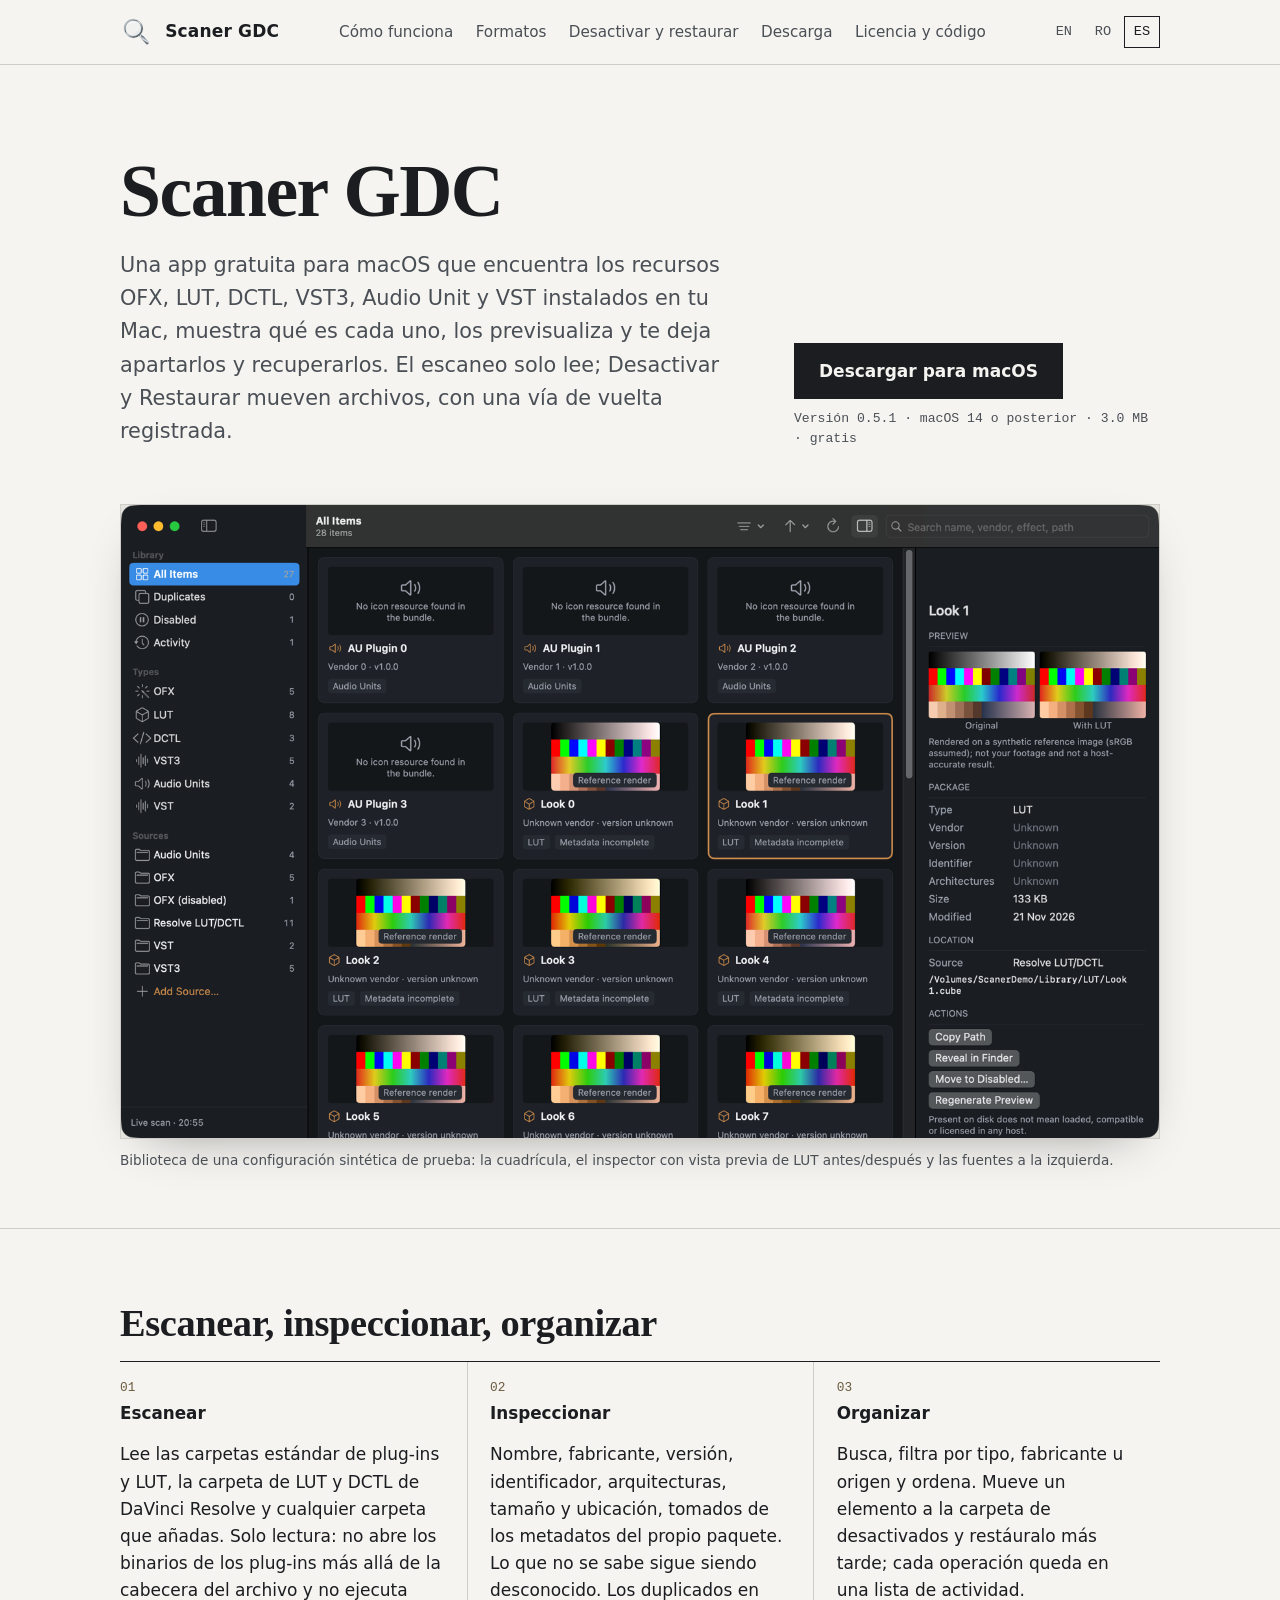
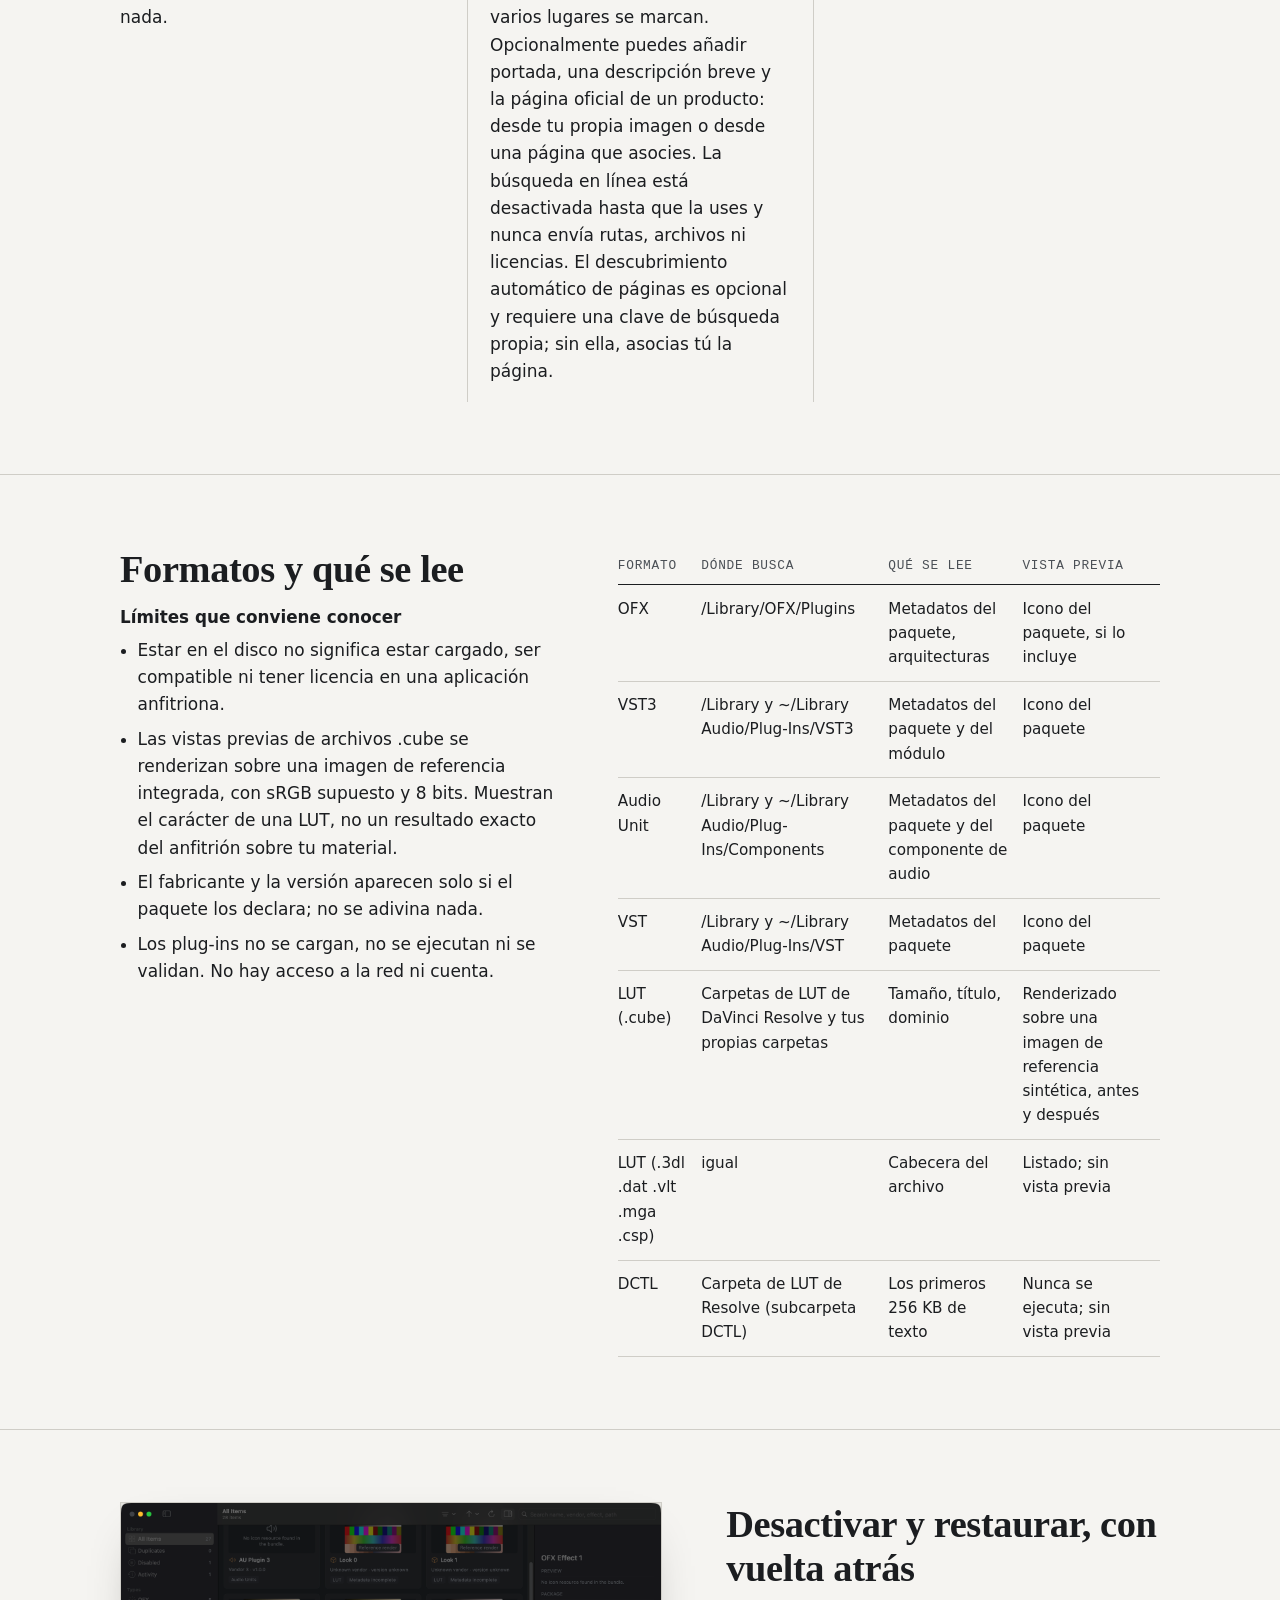
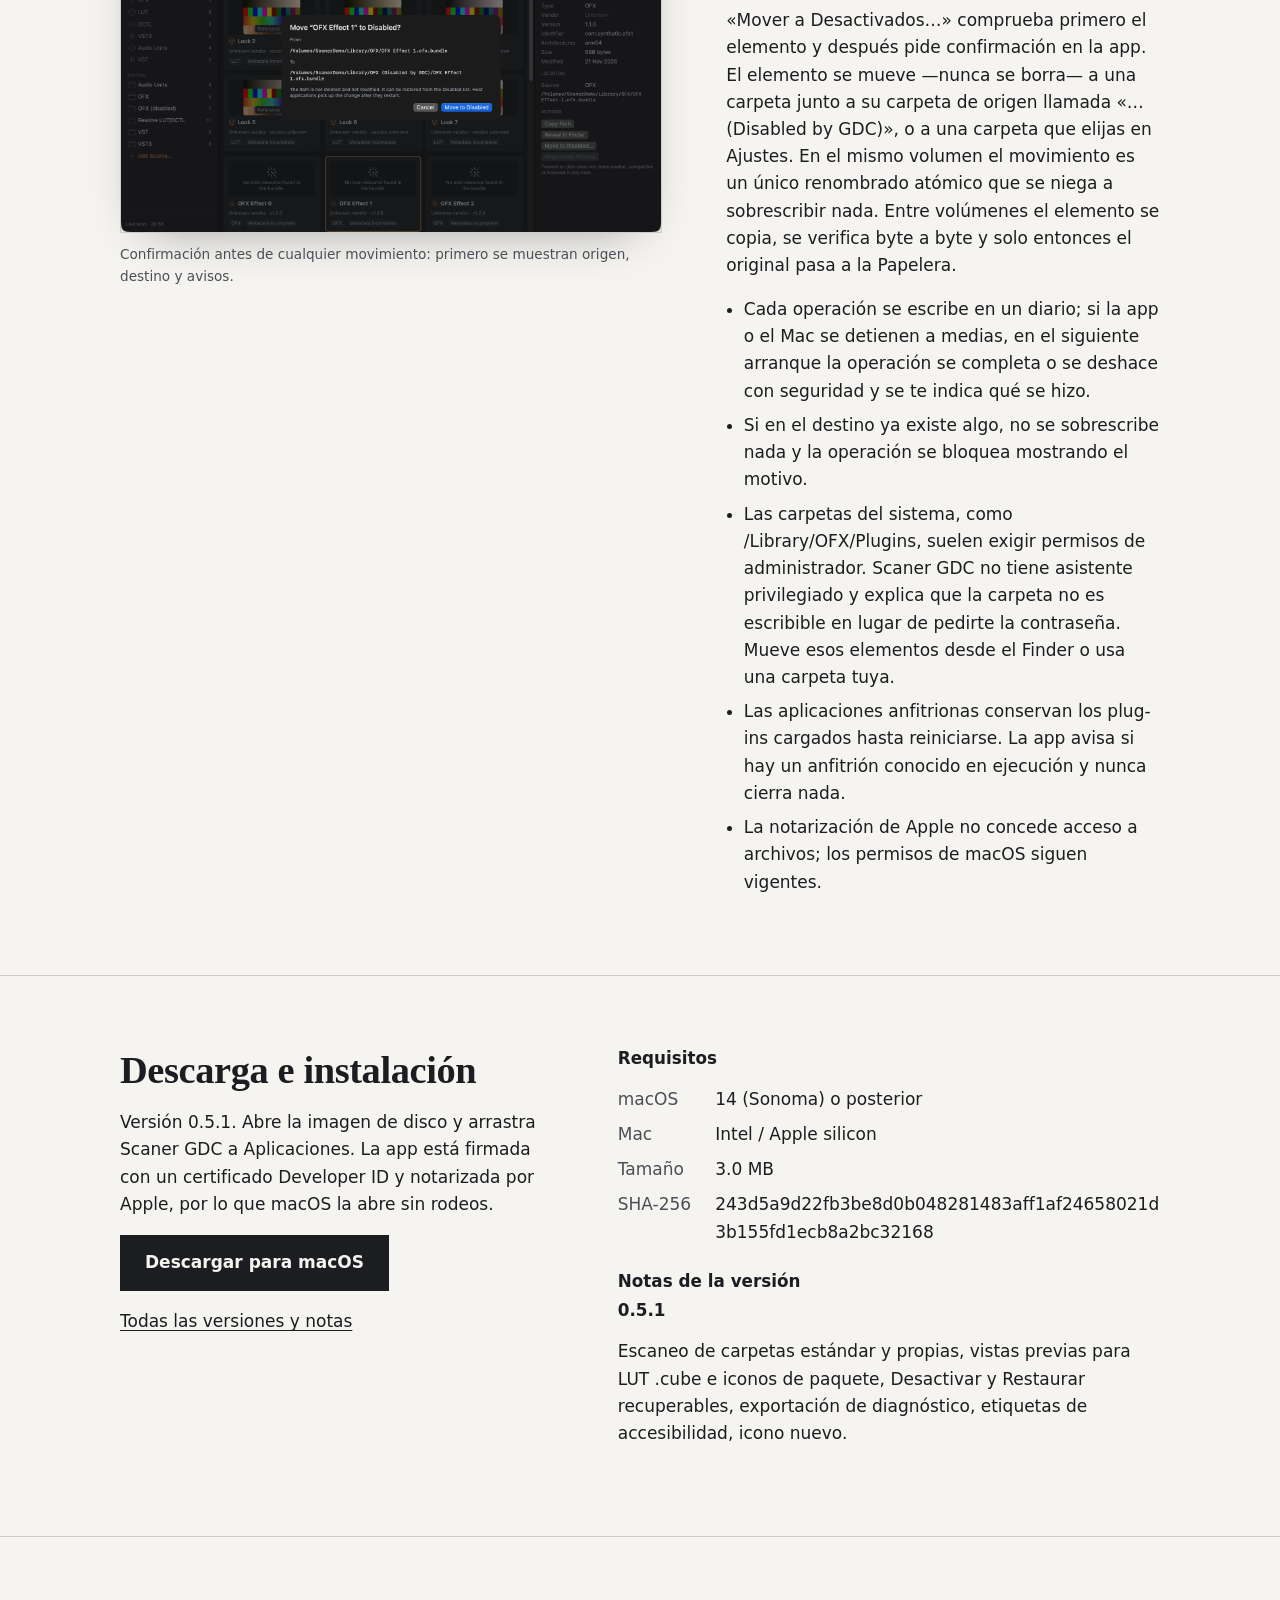
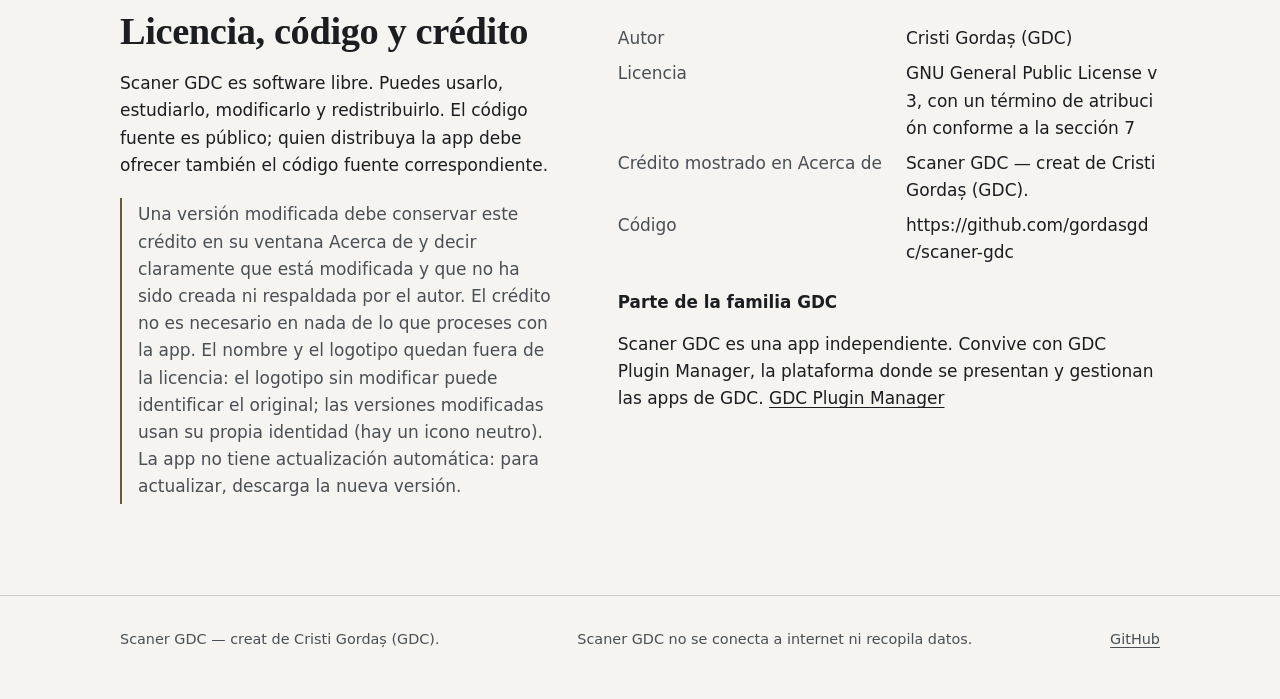
==== commit 73ba8c4f: "Scaner GDC 0.5.1 Source snapshot of the private development history at 2eb596bc272f." ====
--- a/site/es/index.html
+++ b/site/es/index.html
@@ -3,7 +3,7 @@
 <title>Scaner GDC — inventario y vista previa de plug-ins OFX, LUT, DCTL y de audio para macOS</title><meta name="description" content="Scaner GDC es una app gratuita para macOS que lista los recursos OFX, LUT, DCTL, VST3, Audio Unit y VST instalados en tu Mac, los previsualiza y permite apartarlos y restaurarlos.">
 <meta name="color-scheme" content="light dark"><link rel="canonical" href="https://gordasgdc.github.io/scaner-gdc/es/"><link rel="alternate" hreflang="en" href="https://gordasgdc.github.io/scaner-gdc/"><link rel="alternate" hreflang="ro" href="https://gordasgdc.github.io/scaner-gdc/ro/"><link rel="alternate" hreflang="es" href="https://gordasgdc.github.io/scaner-gdc/es/"><link rel="alternate" hreflang="x-default" href="https://gordasgdc.github.io/scaner-gdc/">
 <meta property="og:title" content="Scaner GDC"><meta property="og:description" content="Scaner GDC es una app gratuita para macOS que lista los recursos OFX, LUT, DCTL, VST3, Audio Unit y VST instalados en tu Mac, los previsualiza y permite apartarlos y restaurarlos."><meta property="og:type" content="website">
-<link rel="icon" type="image/svg+xml" href="../assets/logo.svg"><link rel="stylesheet" href="../assets/style.css"></head>
+<link rel="icon" type="image/svg+xml" href="../assets/logo.svg"><link rel="stylesheet" href="../assets/style.css?v=0.5.1-2"></head>
 <body><a class="skip" href="#main">Saltar al contenido</a>
 <header class="top"><div class="wrap"><a class="brand" href="../"><img src="../assets/logo.svg" alt="" width="34" height="34"><span>Scaner GDC</span></a>
 <nav class="main" aria-label="Main"><a href="#workflow">Cómo funciona</a><a href="#formats">Formatos</a><a href="#manage">Desactivar y restaurar</a><a href="#download">Descarga</a><a href="#license">Licencia y código</a></nav><nav class="lang" aria-label="Language"><a href="../" hreflang="en" lang="en">EN</a><a href="../ro/" hreflang="ro" lang="ro">RO</a><a href="../es/" hreflang="es" lang="es" aria-current="page">ES</a></nav></div></header>
--- a/site/assets/style.css
+++ b/site/assets/style.css
@@ -69,3 +69,5 @@
   nav.main{order:3;width:100%}
 }
 .btn.off{background:transparent;color:var(--ink-2);border:1px dashed currentColor;cursor:default;font-weight:500}
+.facts dd,.facts dt,.split>*{min-width:0}
+.facts dd{overflow-wrap:anywhere;word-break:break-all}
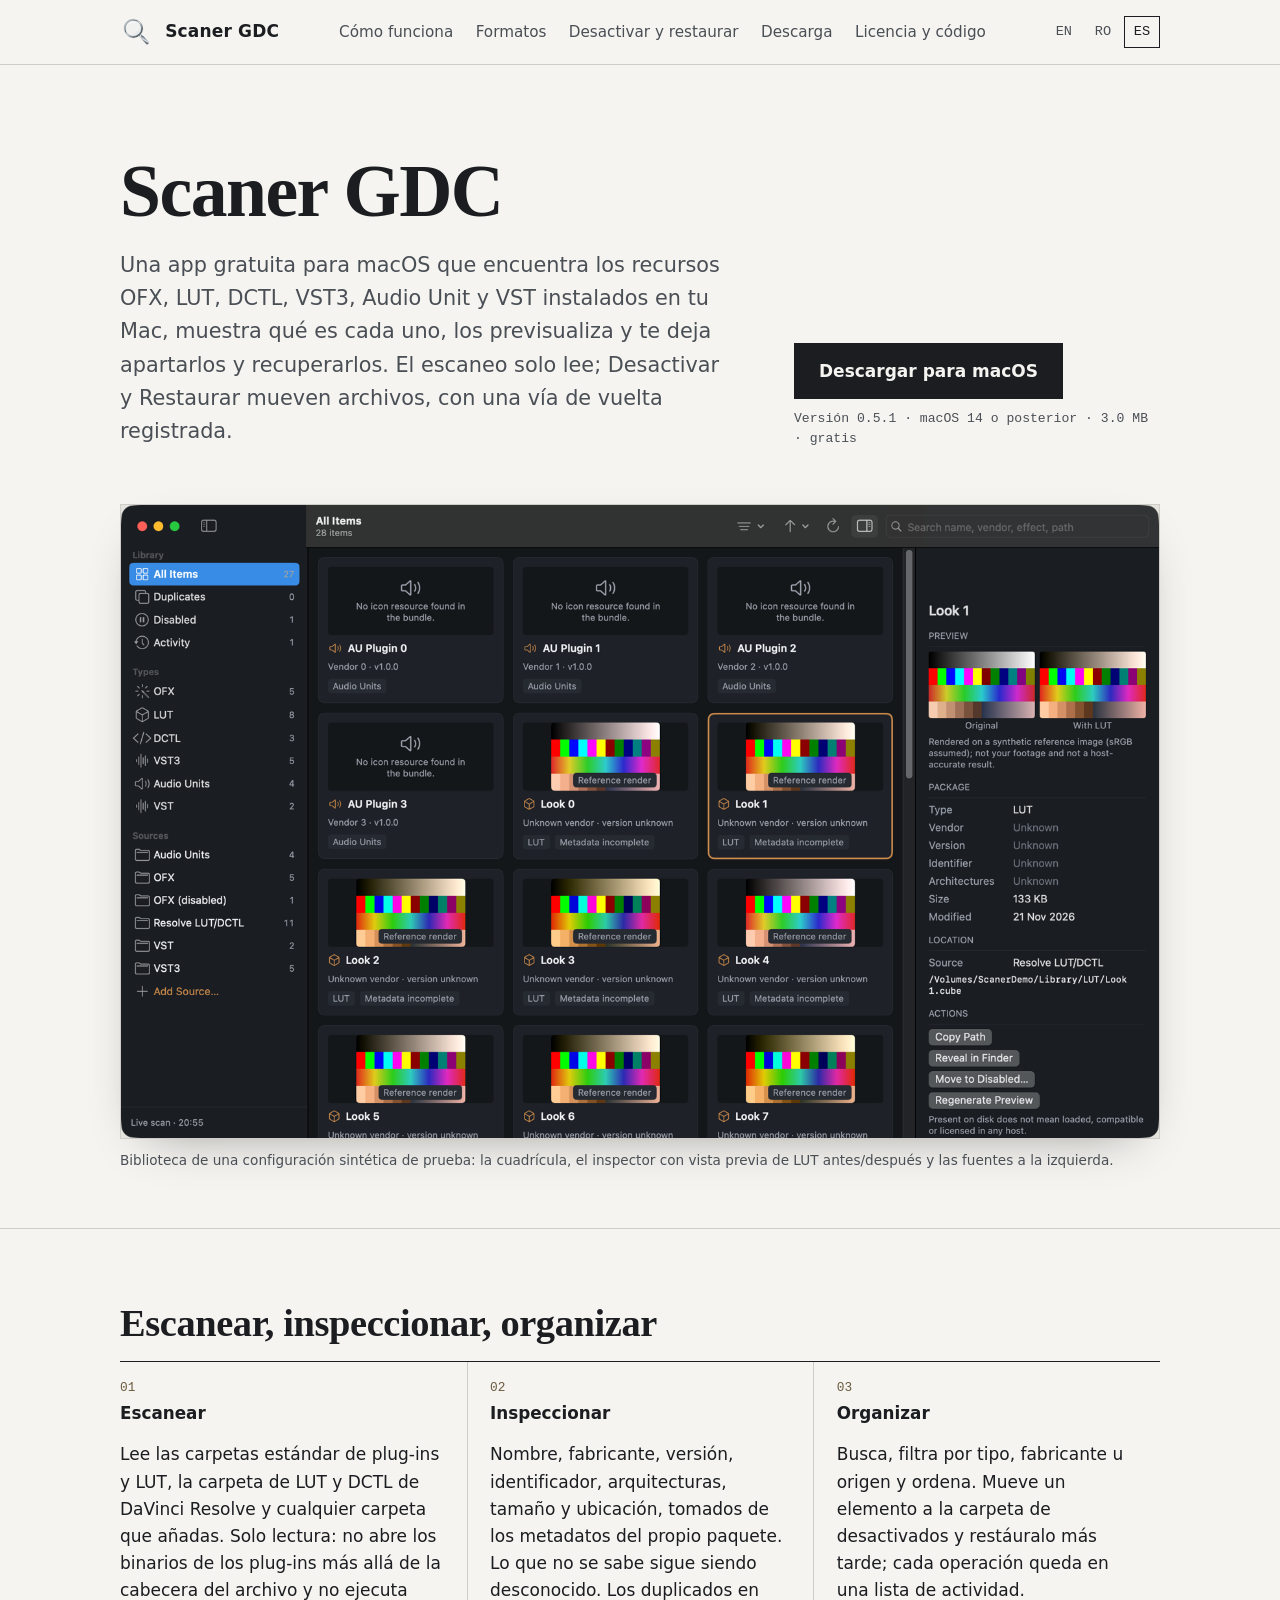
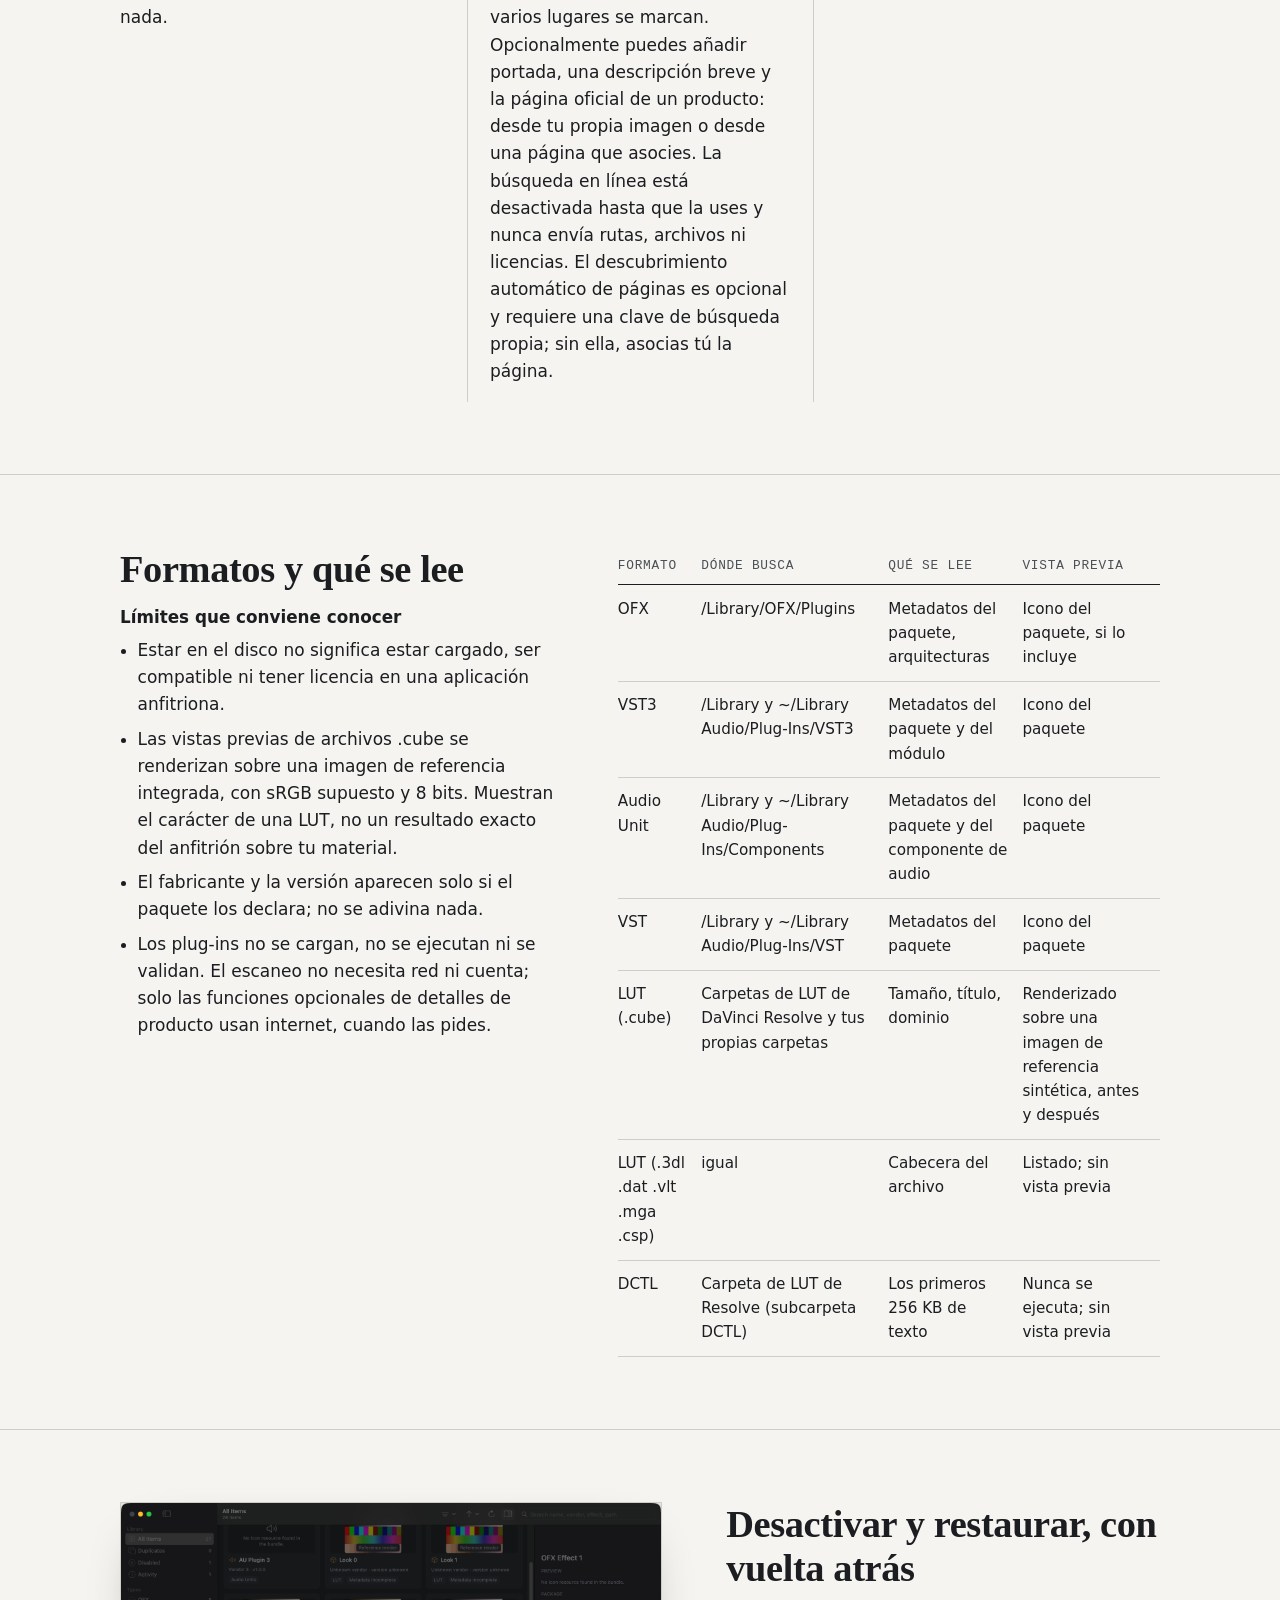
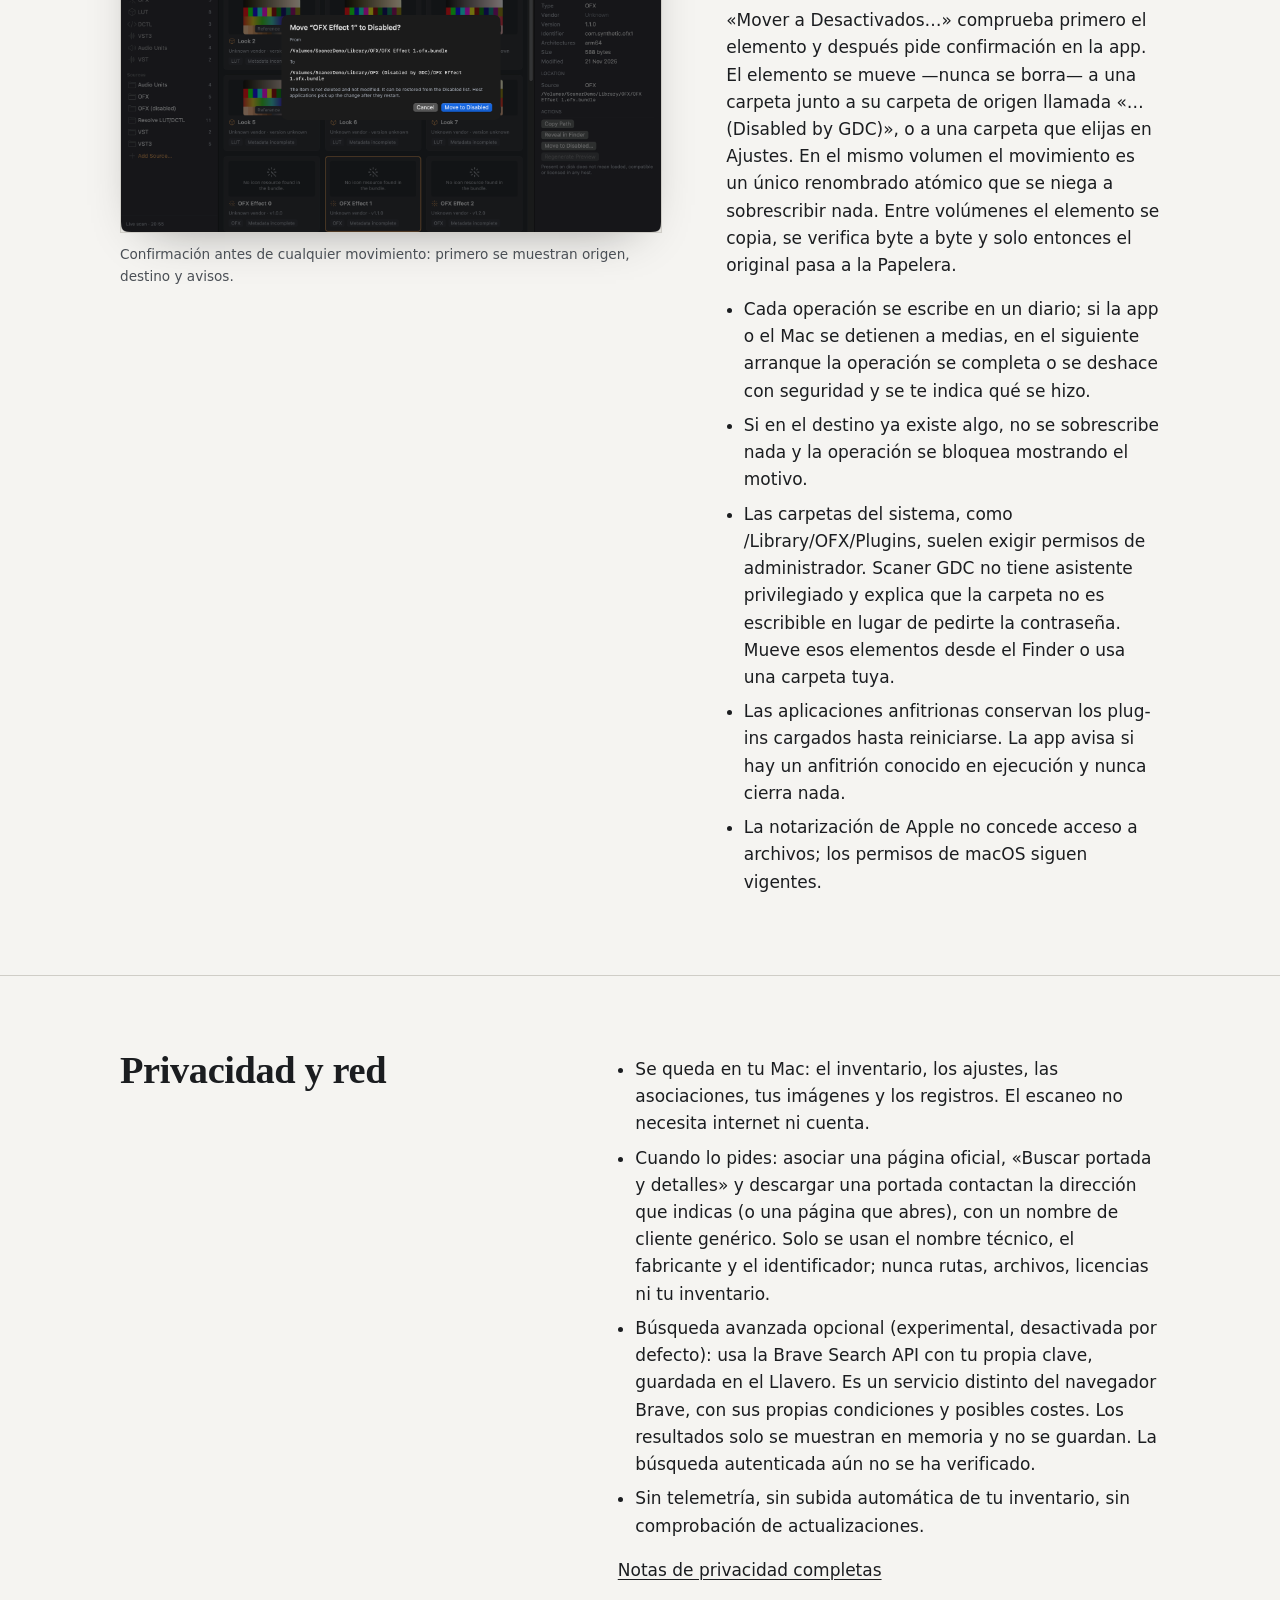
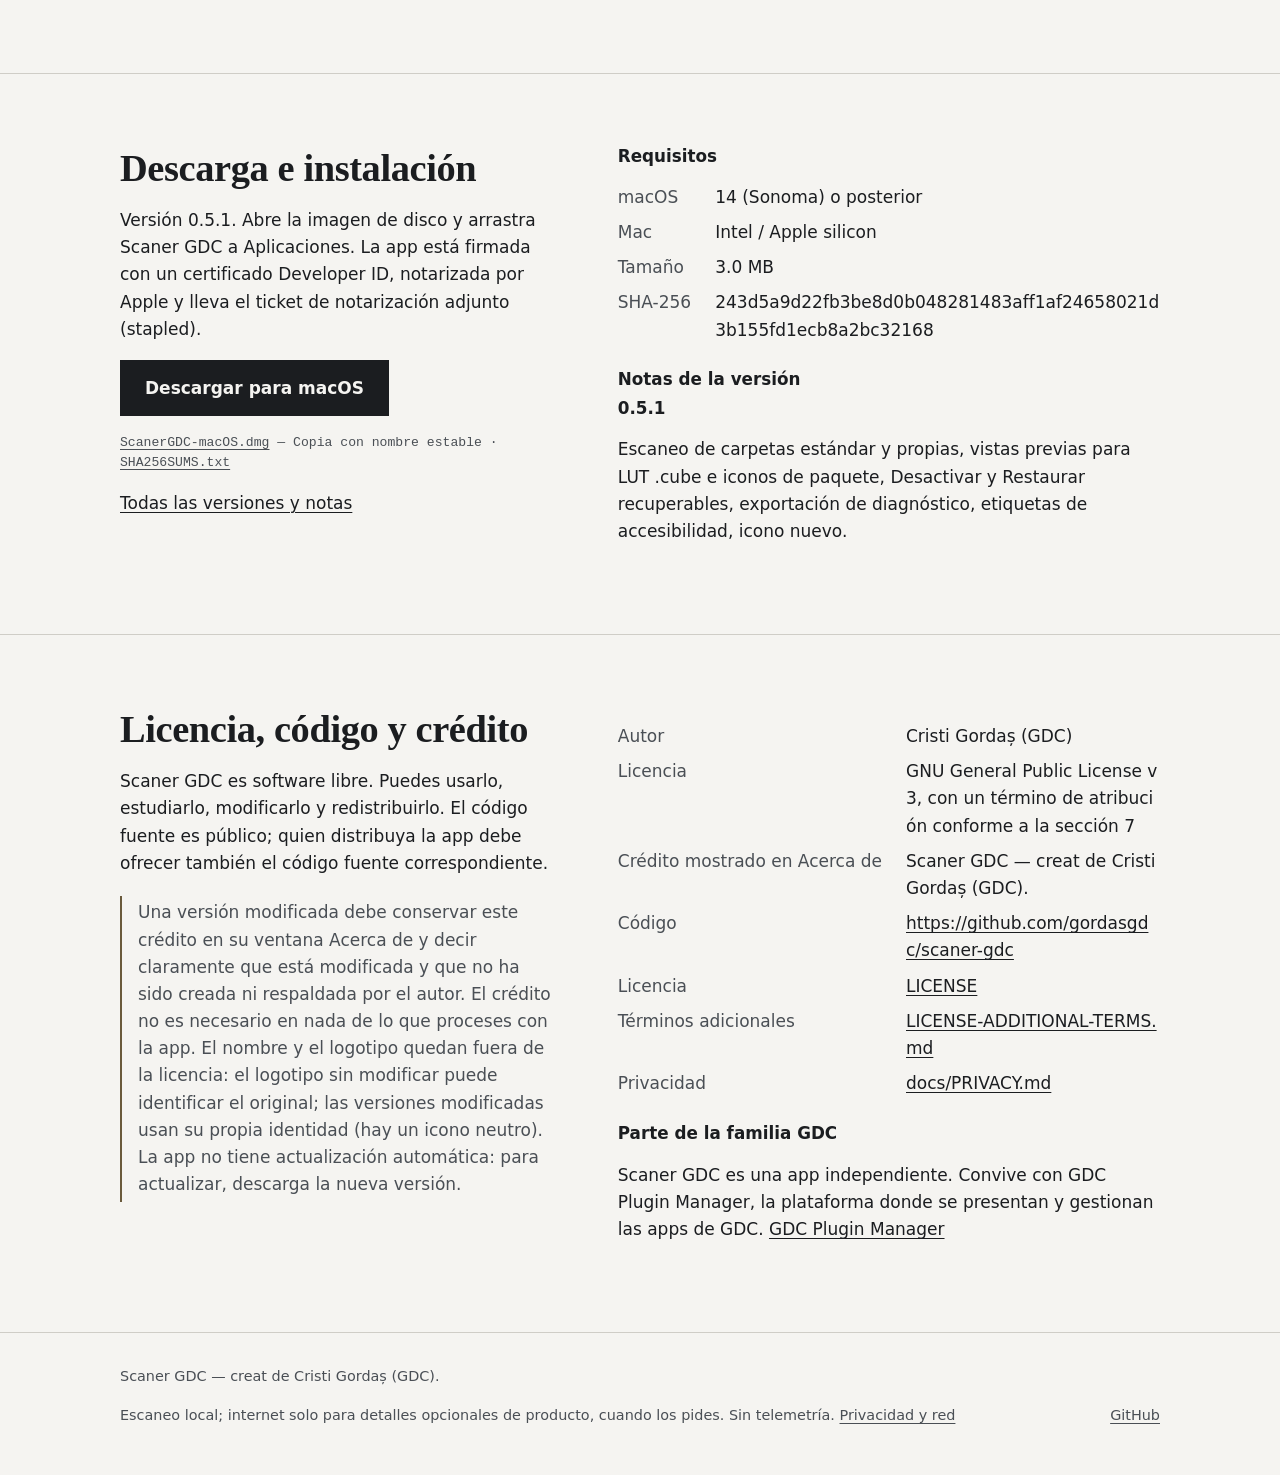
==== commit 407d22c4: "Scaner GDC 0.5.1 Source snapshot of the private development history at 56ba6b9ddac3." ====
--- a/site/es/index.html
+++ b/site/es/index.html
@@ -9,16 +9,17 @@
 <nav class="main" aria-label="Main"><a href="#workflow">Cómo funciona</a><a href="#formats">Formatos</a><a href="#manage">Desactivar y restaurar</a><a href="#download">Descarga</a><a href="#license">Licencia y código</a></nav><nav class="lang" aria-label="Language"><a href="../" hreflang="en" lang="en">EN</a><a href="../ro/" hreflang="ro" lang="ro">RO</a><a href="../es/" hreflang="es" lang="es" aria-current="page">ES</a></nav></div></header>
 <main id="main">
 <div class="hero"><div class="wrap"><div class="cols"><div><h1>Scaner GDC</h1><p class="lead">Una app gratuita para macOS que encuentra los recursos OFX, LUT, DCTL, VST3, Audio Unit y VST instalados en tu Mac, muestra qué es cada uno, los previsualiza y te deja apartarlos y recuperarlos. El escaneo solo lee; Desactivar y Restaurar mueven archivos, con una vía de vuelta registrada.</p></div>
-<div class="dl"><a class="btn" href="https://github.com/gordasgdc/scaner-gdc/releases/latest/download/ScanerGDC-macOS.dmg">Descargar para macOS</a><p class="meta">Versión 0.5.1 · macOS 14 o posterior · 3.0 MB · gratis</p></div></div>
+<div class="dl"><a class="btn" href="https://github.com/gordasgdc/scaner-gdc/releases/download/v0.5.1/ScanerGDC-macOS-0.5.1.dmg">Descargar para macOS</a><p class="meta">Versión 0.5.1 · macOS 14 o posterior · 3.0 MB · gratis</p></div></div>
 <figure class="shot hero-shot"><img src="../assets/shots/main.png" width="1600" height="975" alt="Ventana de Scaner GDC con una cuadrícula de plug-ins y LUT y un inspector con vista previa original y con LUT"><figcaption>Biblioteca de una configuración sintética de prueba: la cuadrícula, el inspector con vista previa de LUT antes/después y las fuentes a la izquierda.</figcaption></figure></div></div>
 <section id="workflow"><div class="wrap"><h2>Escanear, inspeccionar, organizar</h2><ol class="steps"><li><span class="n">01</span><h3>Escanear</h3><p>Lee las carpetas estándar de plug-ins y LUT, la carpeta de LUT y DCTL de DaVinci Resolve y cualquier carpeta que añadas. Solo lectura: no abre los binarios de los plug-ins más allá de la cabecera del archivo y no ejecuta nada.</p></li><li><span class="n">02</span><h3>Inspeccionar</h3><p>Nombre, fabricante, versión, identificador, arquitecturas, tamaño y ubicación, tomados de los metadatos del propio paquete. Lo que no se sabe sigue siendo desconocido. Los duplicados en varios lugares se marcan. Opcionalmente puedes añadir portada, una descripción breve y la página oficial de un producto: desde tu propia imagen o desde una página que asocies. La búsqueda en línea está desactivada hasta que la uses y nunca envía rutas, archivos ni licencias. El descubrimiento automático de páginas es opcional y requiere una clave de búsqueda propia; sin ella, asocias tú la página.</p></li><li><span class="n">03</span><h3>Organizar</h3><p>Busca, filtra por tipo, fabricante u origen y ordena. Mueve un elemento a la carpeta de desactivados y restáuralo más tarde; cada operación queda en una lista de actividad.</p></li></ol></div></section>
-<section id="formats"><div class="wrap split"><div><h2>Formatos y qué se lee</h2><h3>Límites que conviene conocer</h3><ul class="plain"><li>Estar en el disco no significa estar cargado, ser compatible ni tener licencia en una aplicación anfitriona.</li><li>Las vistas previas de archivos .cube se renderizan sobre una imagen de referencia integrada, con sRGB supuesto y 8 bits. Muestran el carácter de una LUT, no un resultado exacto del anfitrión sobre tu material.</li><li>El fabricante y la versión aparecen solo si el paquete los declara; no se adivina nada.</li><li>Los plug-ins no se cargan, no se ejecutan ni se validan. No hay acceso a la red ni cuenta.</li></ul></div>
+<section id="formats"><div class="wrap split"><div><h2>Formatos y qué se lee</h2><h3>Límites que conviene conocer</h3><ul class="plain"><li>Estar en el disco no significa estar cargado, ser compatible ni tener licencia en una aplicación anfitriona.</li><li>Las vistas previas de archivos .cube se renderizan sobre una imagen de referencia integrada, con sRGB supuesto y 8 bits. Muestran el carácter de una LUT, no un resultado exacto del anfitrión sobre tu material.</li><li>El fabricante y la versión aparecen solo si el paquete los declara; no se adivina nada.</li><li>Los plug-ins no se cargan, no se ejecutan ni se validan. El escaneo no necesita red ni cuenta; solo las funciones opcionales de detalles de producto usan internet, cuando las pides.</li></ul></div>
 <div class="tablewrap"><table><thead><tr><th scope="col">Formato</th><th scope="col">Dónde busca</th><th scope="col">Qué se lee</th><th scope="col">Vista previa</th></tr></thead><tbody><tr><td>OFX</td><td>/Library/OFX/Plugins</td><td>Metadatos del paquete, arquitecturas</td><td>Icono del paquete, si lo incluye</td></tr><tr><td>VST3</td><td>/Library y ~/Library Audio/Plug-Ins/VST3</td><td>Metadatos del paquete y del módulo</td><td>Icono del paquete</td></tr><tr><td>Audio Unit</td><td>/Library y ~/Library Audio/Plug-Ins/Components</td><td>Metadatos del paquete y del componente de audio</td><td>Icono del paquete</td></tr><tr><td>VST</td><td>/Library y ~/Library Audio/Plug-Ins/VST</td><td>Metadatos del paquete</td><td>Icono del paquete</td></tr><tr><td>LUT (.cube)</td><td>Carpetas de LUT de DaVinci Resolve y tus propias carpetas</td><td>Tamaño, título, dominio</td><td>Renderizado sobre una imagen de referencia sintética, antes y después</td></tr><tr><td>LUT (.3dl .dat .vlt .mga .csp)</td><td>igual</td><td>Cabecera del archivo</td><td>Listado; sin vista previa</td></tr><tr><td>DCTL</td><td>Carpeta de LUT de Resolve (subcarpeta DCTL)</td><td>Los primeros 256 KB de texto</td><td>Nunca se ejecuta; sin vista previa</td></tr></tbody></table></div></div></section>
 <section id="manage"><div class="wrap split flip"><div><h2>Desactivar y restaurar, con vuelta atrás</h2><p>«Mover a Desactivados…» comprueba primero el elemento y después pide confirmación en la app. El elemento se mueve —nunca se borra— a una carpeta junto a su carpeta de origen llamada «… (Disabled by GDC)», o a una carpeta que elijas en Ajustes. En el mismo volumen el movimiento es un único renombrado atómico que se niega a sobrescribir nada. Entre volúmenes el elemento se copia, se verifica byte a byte y solo entonces el original pasa a la Papelera.</p><ul class="plain"><li>Cada operación se escribe en un diario; si la app o el Mac se detienen a medias, en el siguiente arranque la operación se completa o se deshace con seguridad y se te indica qué se hizo.</li><li>Si en el destino ya existe algo, no se sobrescribe nada y la operación se bloquea mostrando el motivo.</li><li>Las carpetas del sistema, como /Library/OFX/Plugins, suelen exigir permisos de administrador. Scaner GDC no tiene asistente privilegiado y explica que la carpeta no es escribible en lugar de pedirte la contraseña. Mueve esos elementos desde el Finder o usa una carpeta tuya.</li><li>Las aplicaciones anfitrionas conservan los plug-ins cargados hasta reiniciarse. La app avisa si hay un anfitrión conocido en ejecución y nunca cierra nada.</li><li>La notarización de Apple no concede acceso a archivos; los permisos de macOS siguen vigentes.</li></ul></div>
 <figure class="shot"><img src="../assets/shots/confirm.png" width="1600" height="975" alt="Diálogo de confirmación antes de mover un efecto OFX a la carpeta de desactivados" loading="lazy"><figcaption>Confirmación antes de cualquier movimiento: primero se muestran origen, destino y avisos.</figcaption></figure></div></section>
-<section id="download"><div class="wrap split"><div><h2>Descarga e instalación</h2><p>Versión 0.5.1. Abre la imagen de disco y arrastra Scaner GDC a Aplicaciones. La app está firmada con un certificado Developer ID y notarizada por Apple, por lo que macOS la abre sin rodeos.</p><p><a class="btn" href="https://github.com/gordasgdc/scaner-gdc/releases/latest/download/ScanerGDC-macOS.dmg">Descargar para macOS</a></p><p><a href="https://github.com/gordasgdc/scaner-gdc/releases">Todas las versiones y notas</a></p></div>
+<section id="privacy"><div class="wrap split"><div><h2>Privacidad y red</h2></div><div><ul class="plain"><li>Se queda en tu Mac: el inventario, los ajustes, las asociaciones, tus imágenes y los registros. El escaneo no necesita internet ni cuenta.</li><li>Cuando lo pides: asociar una página oficial, «Buscar portada y detalles» y descargar una portada contactan la dirección que indicas (o una página que abres), con un nombre de cliente genérico. Solo se usan el nombre técnico, el fabricante y el identificador; nunca rutas, archivos, licencias ni tu inventario.</li><li>Búsqueda avanzada opcional (experimental, desactivada por defecto): usa la Brave Search API con tu propia clave, guardada en el Llavero. Es un servicio distinto del navegador Brave, con sus propias condiciones y posibles costes. Los resultados solo se muestran en memoria y no se guardan. La búsqueda autenticada aún no se ha verificado.</li><li>Sin telemetría, sin subida automática de tu inventario, sin comprobación de actualizaciones.</li></ul><p><a href="https://github.com/gordasgdc/scaner-gdc/blob/main/docs/PRIVACY.md">Notas de privacidad completas</a></p></div></div></section>
+<section id="download"><div class="wrap split"><div><h2>Descarga e instalación</h2><p>Versión 0.5.1. Abre la imagen de disco y arrastra Scaner GDC a Aplicaciones. La app está firmada con un certificado Developer ID, notarizada por Apple y lleva el ticket de notarización adjunto (stapled).</p><p><a class="btn" href="https://github.com/gordasgdc/scaner-gdc/releases/download/v0.5.1/ScanerGDC-macOS-0.5.1.dmg">Descargar para macOS</a></p><p class="meta"><a href="https://github.com/gordasgdc/scaner-gdc/releases/latest/download/ScanerGDC-macOS.dmg">ScanerGDC-macOS.dmg</a> — Copia con nombre estable · <a href="https://github.com/gordasgdc/scaner-gdc/releases/download/v0.5.1/SHA256SUMS.txt">SHA256SUMS.txt</a></p><p><a href="https://github.com/gordasgdc/scaner-gdc/releases">Todas las versiones y notas</a></p></div>
 <div><h3>Requisitos</h3><dl class="facts"><dt>macOS</dt><dd>14 (Sonoma) o posterior</dd><dt>Mac</dt><dd>Intel / Apple silicon</dd><dt>Tamaño</dt><dd>3.0 MB</dd><dt>SHA-256</dt><dd>243d5a9d22fb3be8d0b048281483aff1af24658021d3b155fd1ecb8a2bc32168</dd></dl><h3 style="margin-top:1.6rem">Notas de la versión</h3><h3>0.5.1</h3><p>Escaneo de carpetas estándar y propias, vistas previas para LUT .cube e iconos de paquete, Desactivar y Restaurar recuperables, exportación de diagnóstico, etiquetas de accesibilidad, icono nuevo.</p></div></div></section>
 <section id="license"><div class="wrap split"><div><h2>Licencia, código y crédito</h2><p>Scaner GDC es software libre. Puedes usarlo, estudiarlo, modificarlo y redistribuirlo. El código fuente es público; quien distribuya la app debe ofrecer también el código fuente correspondiente.</p><p class="note">Una versión modificada debe conservar este crédito en su ventana Acerca de y decir claramente que está modificada y que no ha sido creada ni respaldada por el autor. El crédito no es necesario en nada de lo que proceses con la app. El nombre y el logotipo quedan fuera de la licencia: el logotipo sin modificar puede identificar el original; las versiones modificadas usan su propia identidad (hay un icono neutro). La app no tiene actualización automática: para actualizar, descarga la nueva versión.</p></div>
-<div><dl class="facts"><dt>Autor</dt><dd>Cristi Gordaș (GDC)</dd><dt>Licencia</dt><dd>GNU General Public License v3, con un término de atribución conforme a la sección 7</dd><dt>Crédito mostrado en Acerca de</dt><dd>Scaner GDC — creat de Cristi Gordaș (GDC).</dd><dt>Código</dt><dd>https://github.com/gordasgdc/scaner-gdc</dd></dl><h3 style="margin-top:1.6rem">Parte de la familia GDC</h3><p>Scaner GDC es una app independiente. Convive con GDC Plugin Manager, la plataforma donde se presentan y gestionan las apps de GDC. <a href="https://gordas.dev/">GDC Plugin Manager</a></p></div></div></section>
+<div><dl class="facts"><dt>Autor</dt><dd>Cristi Gordaș (GDC)</dd><dt>Licencia</dt><dd>GNU General Public License v3, con un término de atribución conforme a la sección 7</dd><dt>Crédito mostrado en Acerca de</dt><dd>Scaner GDC — creat de Cristi Gordaș (GDC).</dd><dt>Código</dt><dd><a href="https://github.com/gordasgdc/scaner-gdc">https://github.com/gordasgdc/scaner-gdc</a></dd><dt>Licencia</dt><dd><a href="https://github.com/gordasgdc/scaner-gdc/blob/main/LICENSE">LICENSE</a></dd><dt>Términos adicionales</dt><dd><a href="https://github.com/gordasgdc/scaner-gdc/blob/main/LICENSE-ADDITIONAL-TERMS.md">LICENSE-ADDITIONAL-TERMS.md</a></dd><dt>Privacidad</dt><dd><a href="https://github.com/gordasgdc/scaner-gdc/blob/main/docs/PRIVACY.md">docs/PRIVACY.md</a></dd></dl><h3 style="margin-top:1.6rem">Parte de la familia GDC</h3><p>Scaner GDC es una app independiente. Convive con GDC Plugin Manager, la plataforma donde se presentan y gestionan las apps de GDC. <a href="https://gordas.dev/">GDC Plugin Manager</a></p></div></div></section>
 </main>
-<footer><div class="wrap"><span>Scaner GDC — creat de Cristi Gordaș (GDC).</span><span>Scaner GDC no se conecta a internet ni recopila datos.</span><span><a href="https://github.com/gordasgdc/scaner-gdc">GitHub</a></span></div></footer></body></html>
+<footer><div class="wrap"><span>Scaner GDC — creat de Cristi Gordaș (GDC).</span><span>Escaneo local; internet solo para detalles opcionales de producto, cuando los pides. Sin telemetría. <a href="https://github.com/gordasgdc/scaner-gdc/blob/main/docs/PRIVACY.md">Privacidad y red</a></span><span><a href="https://github.com/gordasgdc/scaner-gdc">GitHub</a></span></div></footer></body></html>
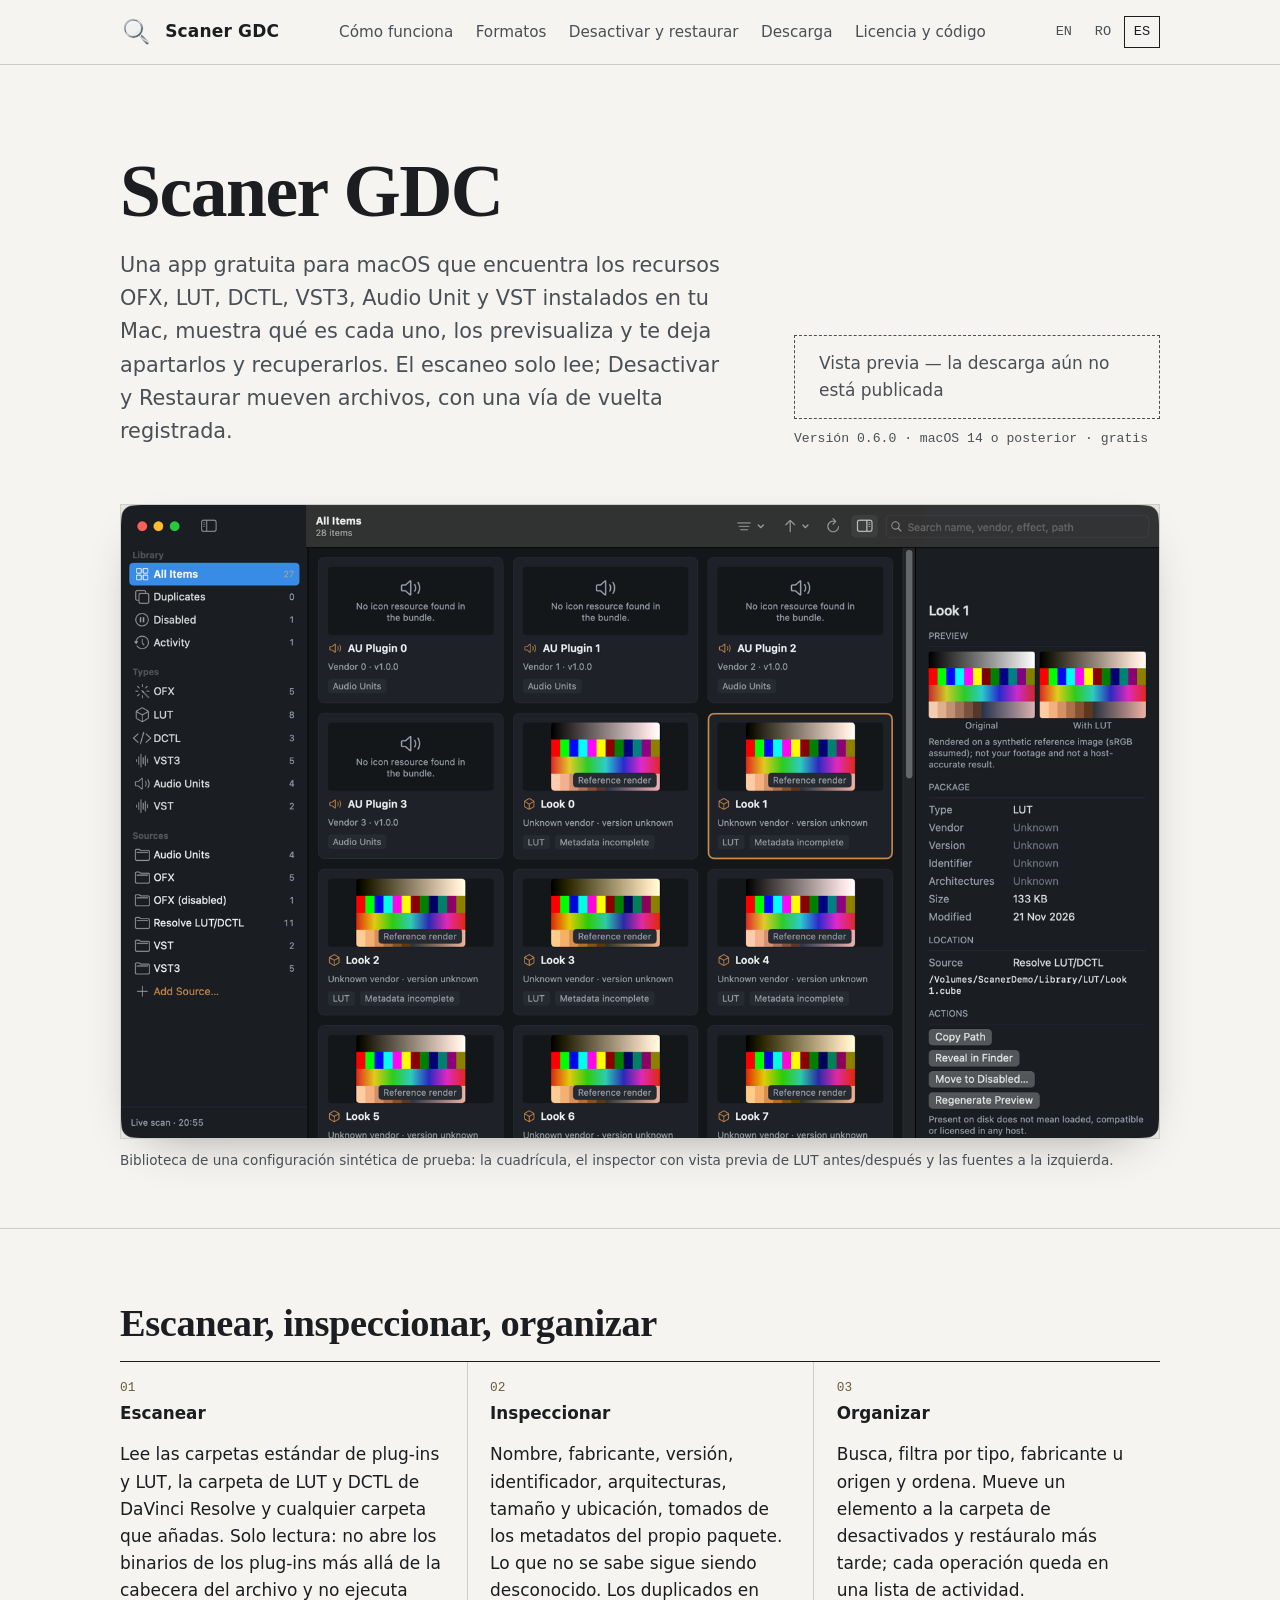
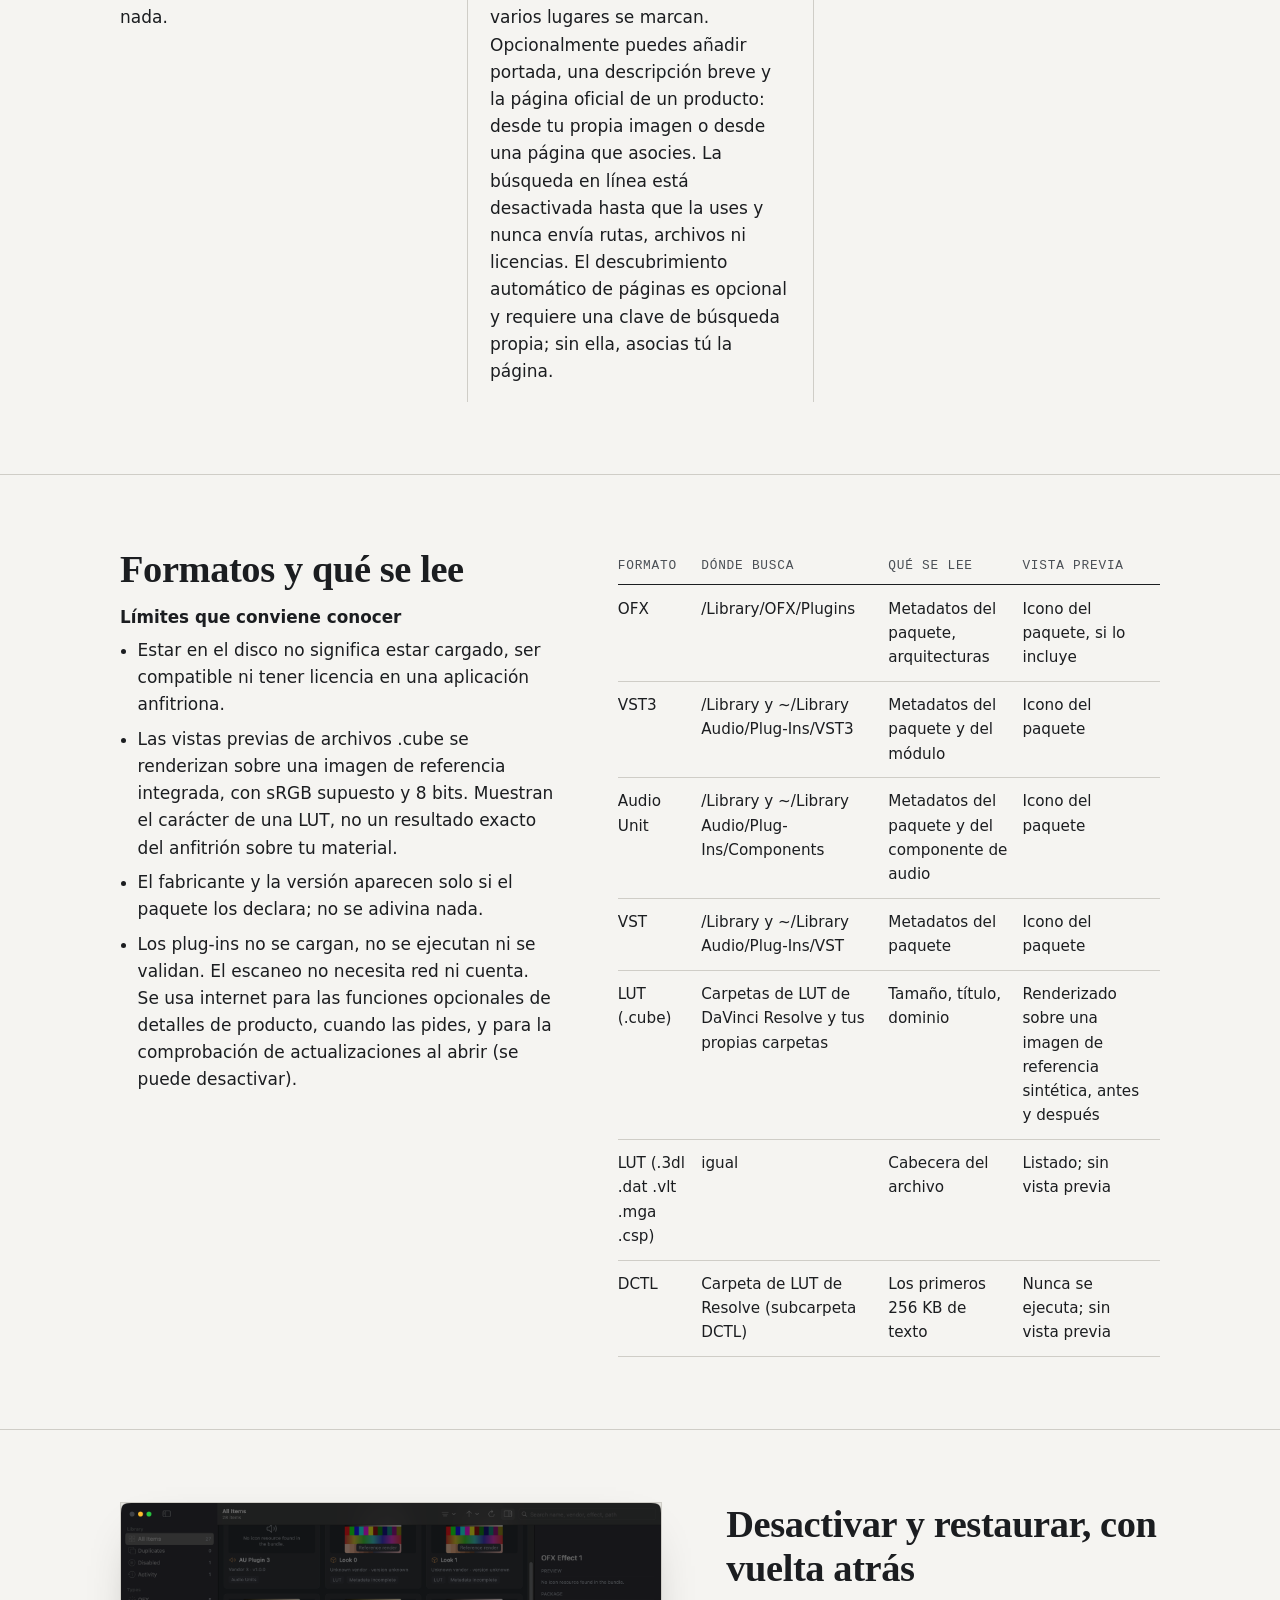
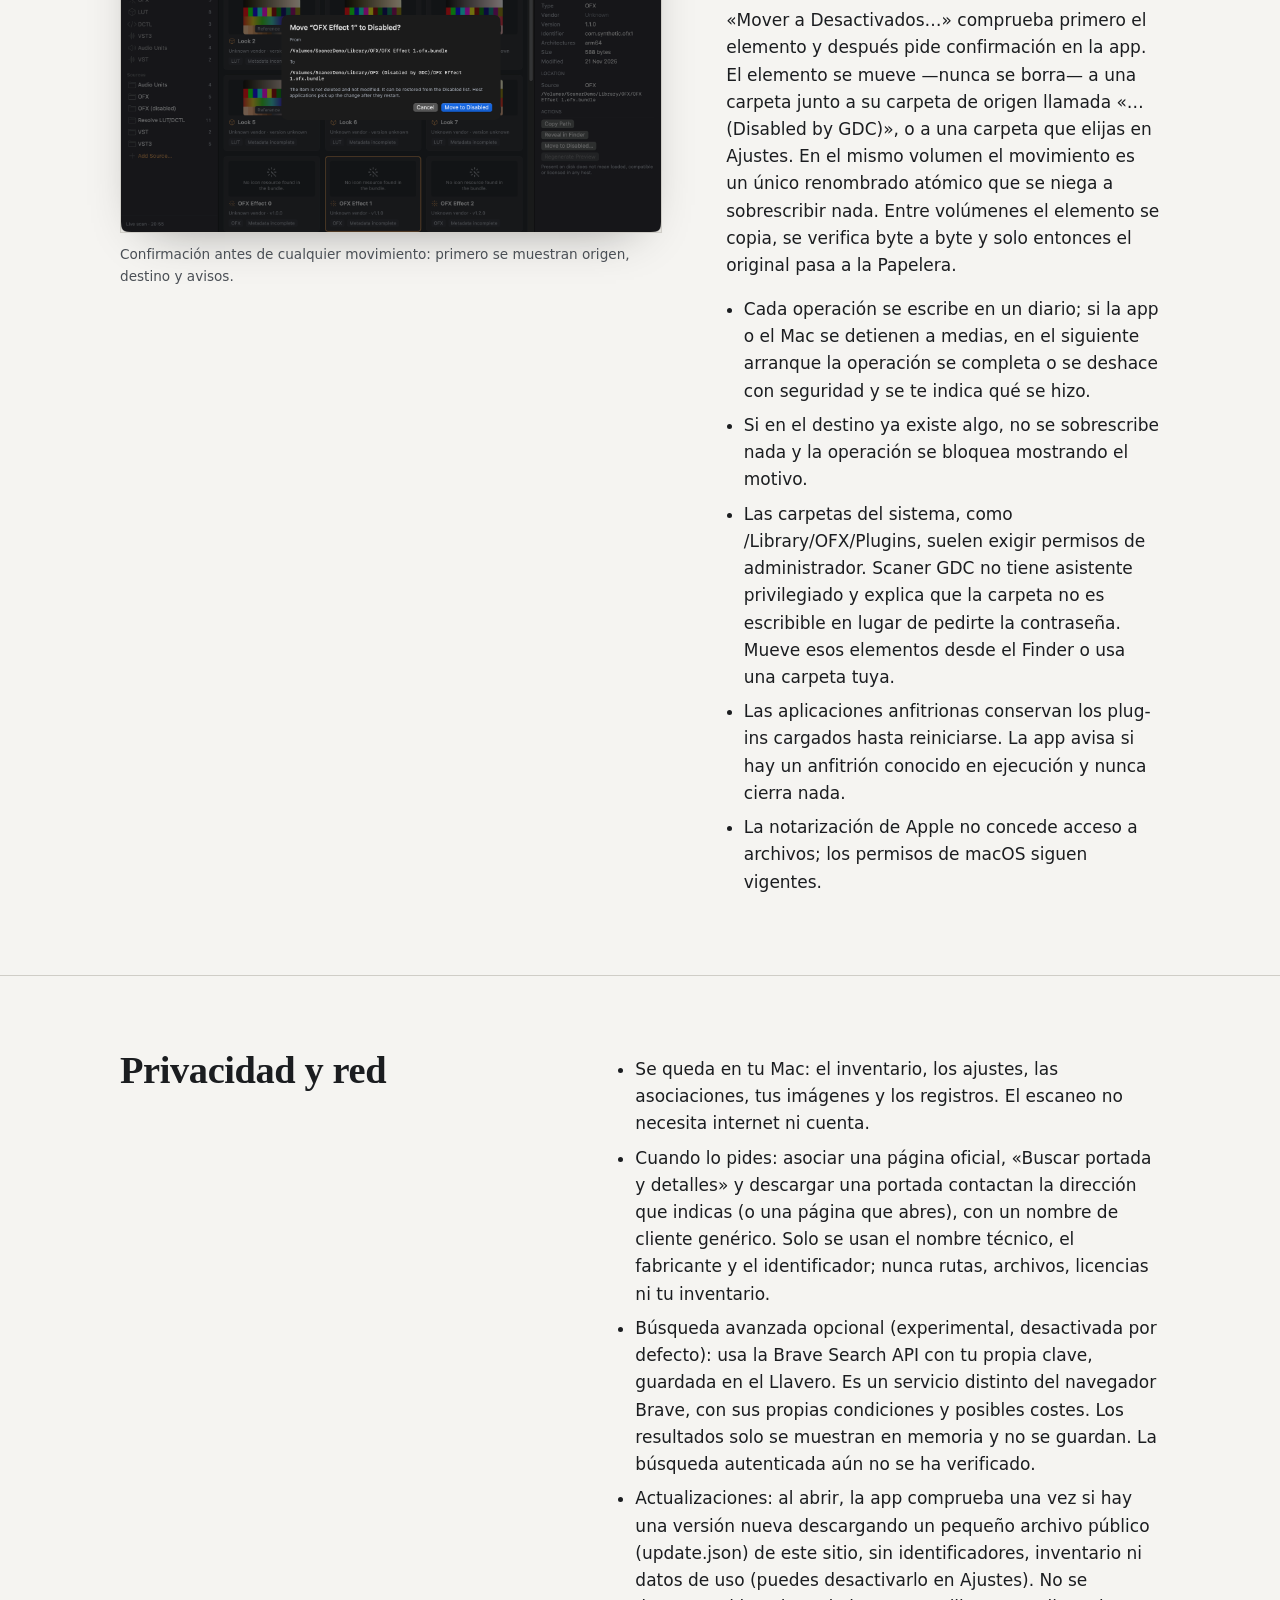
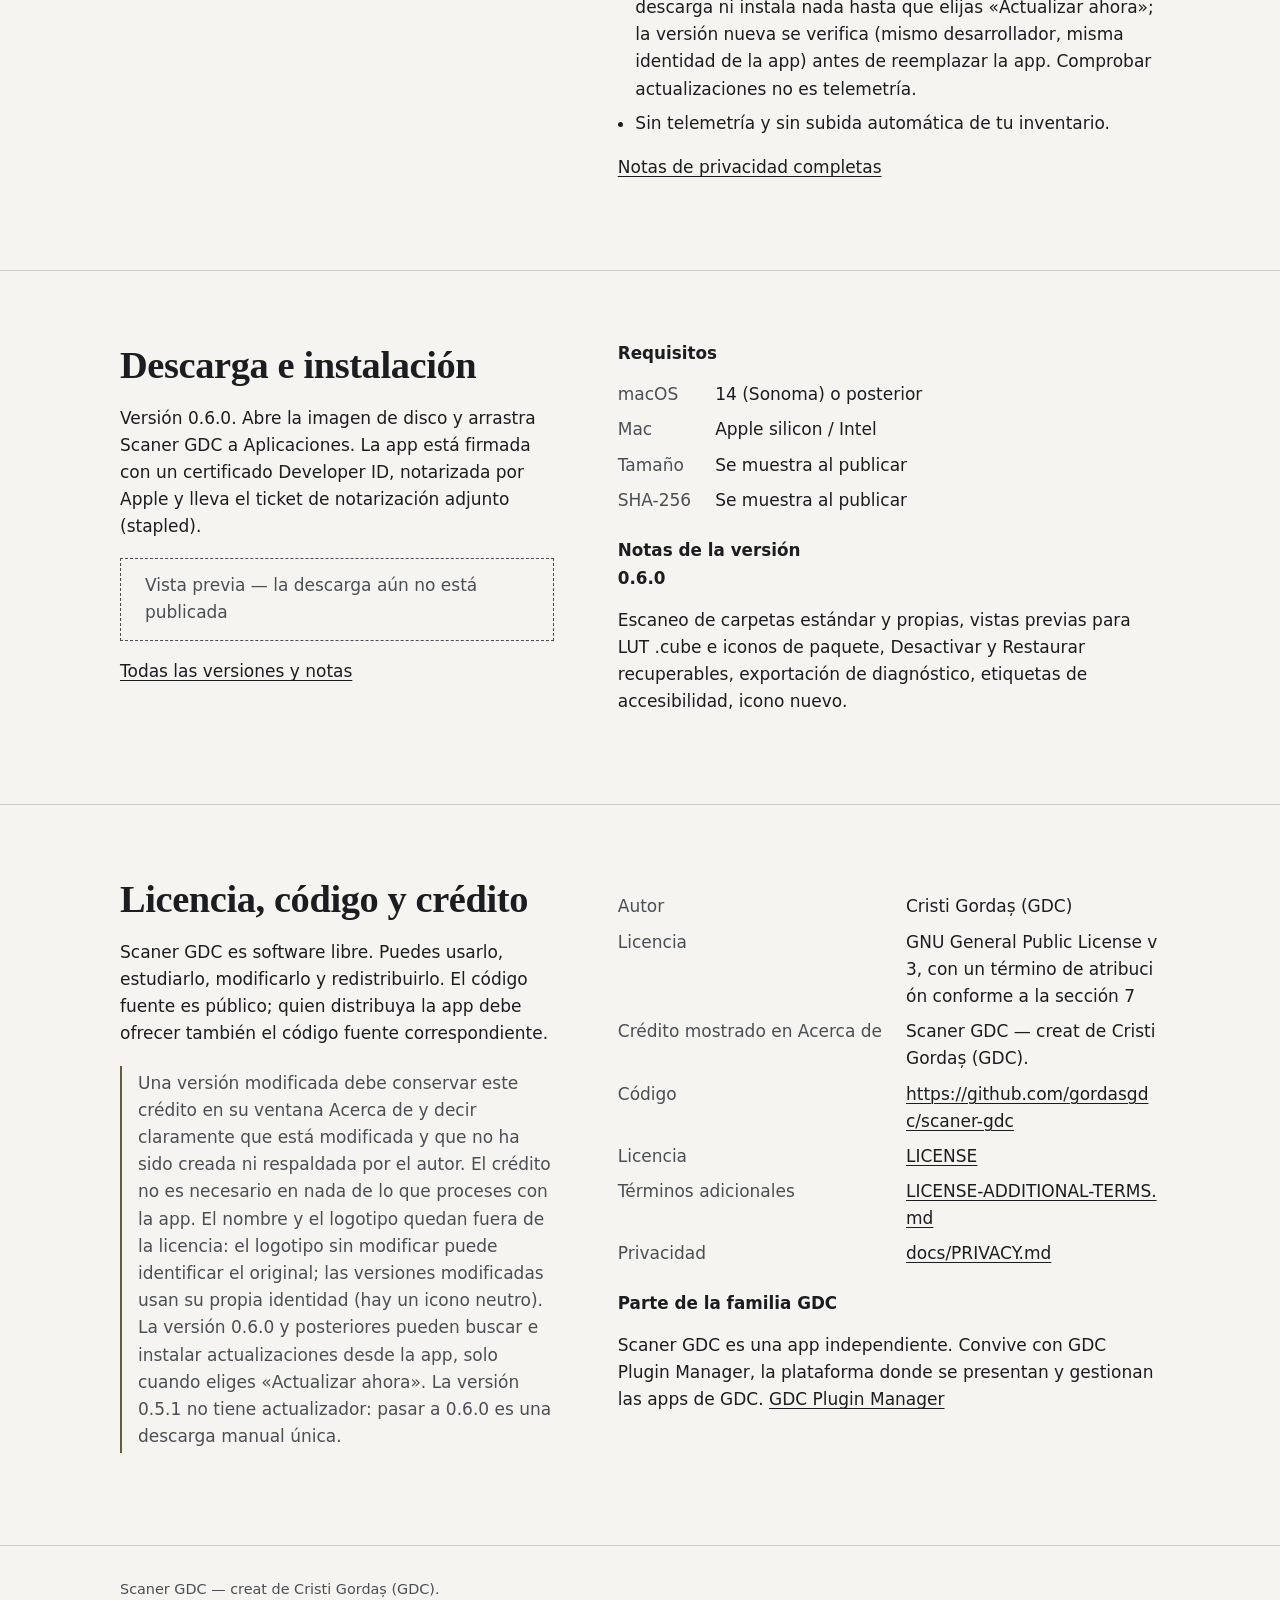
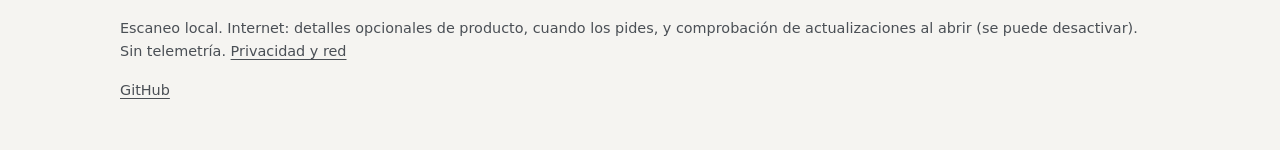
==== commit 833f4f03: "Scaner GDC 0.6.0 Source snapshot of the private development history at 5816d9120894." ====
--- a/site/es/index.html
+++ b/site/es/index.html
@@ -3,23 +3,23 @@
 <title>Scaner GDC — inventario y vista previa de plug-ins OFX, LUT, DCTL y de audio para macOS</title><meta name="description" content="Scaner GDC es una app gratuita para macOS que lista los recursos OFX, LUT, DCTL, VST3, Audio Unit y VST instalados en tu Mac, los previsualiza y permite apartarlos y restaurarlos.">
 <meta name="color-scheme" content="light dark"><link rel="canonical" href="https://gordasgdc.github.io/scaner-gdc/es/"><link rel="alternate" hreflang="en" href="https://gordasgdc.github.io/scaner-gdc/"><link rel="alternate" hreflang="ro" href="https://gordasgdc.github.io/scaner-gdc/ro/"><link rel="alternate" hreflang="es" href="https://gordasgdc.github.io/scaner-gdc/es/"><link rel="alternate" hreflang="x-default" href="https://gordasgdc.github.io/scaner-gdc/">
 <meta property="og:title" content="Scaner GDC"><meta property="og:description" content="Scaner GDC es una app gratuita para macOS que lista los recursos OFX, LUT, DCTL, VST3, Audio Unit y VST instalados en tu Mac, los previsualiza y permite apartarlos y restaurarlos."><meta property="og:type" content="website">
-<link rel="icon" type="image/svg+xml" href="../assets/logo.svg"><link rel="stylesheet" href="../assets/style.css?v=0.5.1-2"></head>
+<link rel="icon" type="image/svg+xml" href="../assets/logo.svg"><link rel="stylesheet" href="../assets/style.css?v=0.6.0-2"></head>
 <body><a class="skip" href="#main">Saltar al contenido</a>
 <header class="top"><div class="wrap"><a class="brand" href="../"><img src="../assets/logo.svg" alt="" width="34" height="34"><span>Scaner GDC</span></a>
 <nav class="main" aria-label="Main"><a href="#workflow">Cómo funciona</a><a href="#formats">Formatos</a><a href="#manage">Desactivar y restaurar</a><a href="#download">Descarga</a><a href="#license">Licencia y código</a></nav><nav class="lang" aria-label="Language"><a href="../" hreflang="en" lang="en">EN</a><a href="../ro/" hreflang="ro" lang="ro">RO</a><a href="../es/" hreflang="es" lang="es" aria-current="page">ES</a></nav></div></header>
 <main id="main">
 <div class="hero"><div class="wrap"><div class="cols"><div><h1>Scaner GDC</h1><p class="lead">Una app gratuita para macOS que encuentra los recursos OFX, LUT, DCTL, VST3, Audio Unit y VST instalados en tu Mac, muestra qué es cada uno, los previsualiza y te deja apartarlos y recuperarlos. El escaneo solo lee; Desactivar y Restaurar mueven archivos, con una vía de vuelta registrada.</p></div>
-<div class="dl"><a class="btn" href="https://github.com/gordasgdc/scaner-gdc/releases/download/v0.5.1/ScanerGDC-macOS-0.5.1.dmg">Descargar para macOS</a><p class="meta">Versión 0.5.1 · macOS 14 o posterior · 3.0 MB · gratis</p></div></div>
+<div class="dl"><span class="btn off" role="note">Vista previa — la descarga aún no está publicada</span><p class="meta">Versión 0.6.0 · macOS 14 o posterior · gratis</p></div></div>
 <figure class="shot hero-shot"><img src="../assets/shots/main.png" width="1600" height="975" alt="Ventana de Scaner GDC con una cuadrícula de plug-ins y LUT y un inspector con vista previa original y con LUT"><figcaption>Biblioteca de una configuración sintética de prueba: la cuadrícula, el inspector con vista previa de LUT antes/después y las fuentes a la izquierda.</figcaption></figure></div></div>
 <section id="workflow"><div class="wrap"><h2>Escanear, inspeccionar, organizar</h2><ol class="steps"><li><span class="n">01</span><h3>Escanear</h3><p>Lee las carpetas estándar de plug-ins y LUT, la carpeta de LUT y DCTL de DaVinci Resolve y cualquier carpeta que añadas. Solo lectura: no abre los binarios de los plug-ins más allá de la cabecera del archivo y no ejecuta nada.</p></li><li><span class="n">02</span><h3>Inspeccionar</h3><p>Nombre, fabricante, versión, identificador, arquitecturas, tamaño y ubicación, tomados de los metadatos del propio paquete. Lo que no se sabe sigue siendo desconocido. Los duplicados en varios lugares se marcan. Opcionalmente puedes añadir portada, una descripción breve y la página oficial de un producto: desde tu propia imagen o desde una página que asocies. La búsqueda en línea está desactivada hasta que la uses y nunca envía rutas, archivos ni licencias. El descubrimiento automático de páginas es opcional y requiere una clave de búsqueda propia; sin ella, asocias tú la página.</p></li><li><span class="n">03</span><h3>Organizar</h3><p>Busca, filtra por tipo, fabricante u origen y ordena. Mueve un elemento a la carpeta de desactivados y restáuralo más tarde; cada operación queda en una lista de actividad.</p></li></ol></div></section>
-<section id="formats"><div class="wrap split"><div><h2>Formatos y qué se lee</h2><h3>Límites que conviene conocer</h3><ul class="plain"><li>Estar en el disco no significa estar cargado, ser compatible ni tener licencia en una aplicación anfitriona.</li><li>Las vistas previas de archivos .cube se renderizan sobre una imagen de referencia integrada, con sRGB supuesto y 8 bits. Muestran el carácter de una LUT, no un resultado exacto del anfitrión sobre tu material.</li><li>El fabricante y la versión aparecen solo si el paquete los declara; no se adivina nada.</li><li>Los plug-ins no se cargan, no se ejecutan ni se validan. El escaneo no necesita red ni cuenta; solo las funciones opcionales de detalles de producto usan internet, cuando las pides.</li></ul></div>
+<section id="formats"><div class="wrap split"><div><h2>Formatos y qué se lee</h2><h3>Límites que conviene conocer</h3><ul class="plain"><li>Estar en el disco no significa estar cargado, ser compatible ni tener licencia en una aplicación anfitriona.</li><li>Las vistas previas de archivos .cube se renderizan sobre una imagen de referencia integrada, con sRGB supuesto y 8 bits. Muestran el carácter de una LUT, no un resultado exacto del anfitrión sobre tu material.</li><li>El fabricante y la versión aparecen solo si el paquete los declara; no se adivina nada.</li><li>Los plug-ins no se cargan, no se ejecutan ni se validan. El escaneo no necesita red ni cuenta. Se usa internet para las funciones opcionales de detalles de producto, cuando las pides, y para la comprobación de actualizaciones al abrir (se puede desactivar).</li></ul></div>
 <div class="tablewrap"><table><thead><tr><th scope="col">Formato</th><th scope="col">Dónde busca</th><th scope="col">Qué se lee</th><th scope="col">Vista previa</th></tr></thead><tbody><tr><td>OFX</td><td>/Library/OFX/Plugins</td><td>Metadatos del paquete, arquitecturas</td><td>Icono del paquete, si lo incluye</td></tr><tr><td>VST3</td><td>/Library y ~/Library Audio/Plug-Ins/VST3</td><td>Metadatos del paquete y del módulo</td><td>Icono del paquete</td></tr><tr><td>Audio Unit</td><td>/Library y ~/Library Audio/Plug-Ins/Components</td><td>Metadatos del paquete y del componente de audio</td><td>Icono del paquete</td></tr><tr><td>VST</td><td>/Library y ~/Library Audio/Plug-Ins/VST</td><td>Metadatos del paquete</td><td>Icono del paquete</td></tr><tr><td>LUT (.cube)</td><td>Carpetas de LUT de DaVinci Resolve y tus propias carpetas</td><td>Tamaño, título, dominio</td><td>Renderizado sobre una imagen de referencia sintética, antes y después</td></tr><tr><td>LUT (.3dl .dat .vlt .mga .csp)</td><td>igual</td><td>Cabecera del archivo</td><td>Listado; sin vista previa</td></tr><tr><td>DCTL</td><td>Carpeta de LUT de Resolve (subcarpeta DCTL)</td><td>Los primeros 256 KB de texto</td><td>Nunca se ejecuta; sin vista previa</td></tr></tbody></table></div></div></section>
 <section id="manage"><div class="wrap split flip"><div><h2>Desactivar y restaurar, con vuelta atrás</h2><p>«Mover a Desactivados…» comprueba primero el elemento y después pide confirmación en la app. El elemento se mueve —nunca se borra— a una carpeta junto a su carpeta de origen llamada «… (Disabled by GDC)», o a una carpeta que elijas en Ajustes. En el mismo volumen el movimiento es un único renombrado atómico que se niega a sobrescribir nada. Entre volúmenes el elemento se copia, se verifica byte a byte y solo entonces el original pasa a la Papelera.</p><ul class="plain"><li>Cada operación se escribe en un diario; si la app o el Mac se detienen a medias, en el siguiente arranque la operación se completa o se deshace con seguridad y se te indica qué se hizo.</li><li>Si en el destino ya existe algo, no se sobrescribe nada y la operación se bloquea mostrando el motivo.</li><li>Las carpetas del sistema, como /Library/OFX/Plugins, suelen exigir permisos de administrador. Scaner GDC no tiene asistente privilegiado y explica que la carpeta no es escribible en lugar de pedirte la contraseña. Mueve esos elementos desde el Finder o usa una carpeta tuya.</li><li>Las aplicaciones anfitrionas conservan los plug-ins cargados hasta reiniciarse. La app avisa si hay un anfitrión conocido en ejecución y nunca cierra nada.</li><li>La notarización de Apple no concede acceso a archivos; los permisos de macOS siguen vigentes.</li></ul></div>
 <figure class="shot"><img src="../assets/shots/confirm.png" width="1600" height="975" alt="Diálogo de confirmación antes de mover un efecto OFX a la carpeta de desactivados" loading="lazy"><figcaption>Confirmación antes de cualquier movimiento: primero se muestran origen, destino y avisos.</figcaption></figure></div></section>
-<section id="privacy"><div class="wrap split"><div><h2>Privacidad y red</h2></div><div><ul class="plain"><li>Se queda en tu Mac: el inventario, los ajustes, las asociaciones, tus imágenes y los registros. El escaneo no necesita internet ni cuenta.</li><li>Cuando lo pides: asociar una página oficial, «Buscar portada y detalles» y descargar una portada contactan la dirección que indicas (o una página que abres), con un nombre de cliente genérico. Solo se usan el nombre técnico, el fabricante y el identificador; nunca rutas, archivos, licencias ni tu inventario.</li><li>Búsqueda avanzada opcional (experimental, desactivada por defecto): usa la Brave Search API con tu propia clave, guardada en el Llavero. Es un servicio distinto del navegador Brave, con sus propias condiciones y posibles costes. Los resultados solo se muestran en memoria y no se guardan. La búsqueda autenticada aún no se ha verificado.</li><li>Sin telemetría, sin subida automática de tu inventario, sin comprobación de actualizaciones.</li></ul><p><a href="https://github.com/gordasgdc/scaner-gdc/blob/main/docs/PRIVACY.md">Notas de privacidad completas</a></p></div></div></section>
-<section id="download"><div class="wrap split"><div><h2>Descarga e instalación</h2><p>Versión 0.5.1. Abre la imagen de disco y arrastra Scaner GDC a Aplicaciones. La app está firmada con un certificado Developer ID, notarizada por Apple y lleva el ticket de notarización adjunto (stapled).</p><p><a class="btn" href="https://github.com/gordasgdc/scaner-gdc/releases/download/v0.5.1/ScanerGDC-macOS-0.5.1.dmg">Descargar para macOS</a></p><p class="meta"><a href="https://github.com/gordasgdc/scaner-gdc/releases/latest/download/ScanerGDC-macOS.dmg">ScanerGDC-macOS.dmg</a> — Copia con nombre estable · <a href="https://github.com/gordasgdc/scaner-gdc/releases/download/v0.5.1/SHA256SUMS.txt">SHA256SUMS.txt</a></p><p><a href="https://github.com/gordasgdc/scaner-gdc/releases">Todas las versiones y notas</a></p></div>
-<div><h3>Requisitos</h3><dl class="facts"><dt>macOS</dt><dd>14 (Sonoma) o posterior</dd><dt>Mac</dt><dd>Intel / Apple silicon</dd><dt>Tamaño</dt><dd>3.0 MB</dd><dt>SHA-256</dt><dd>243d5a9d22fb3be8d0b048281483aff1af24658021d3b155fd1ecb8a2bc32168</dd></dl><h3 style="margin-top:1.6rem">Notas de la versión</h3><h3>0.5.1</h3><p>Escaneo de carpetas estándar y propias, vistas previas para LUT .cube e iconos de paquete, Desactivar y Restaurar recuperables, exportación de diagnóstico, etiquetas de accesibilidad, icono nuevo.</p></div></div></section>
-<section id="license"><div class="wrap split"><div><h2>Licencia, código y crédito</h2><p>Scaner GDC es software libre. Puedes usarlo, estudiarlo, modificarlo y redistribuirlo. El código fuente es público; quien distribuya la app debe ofrecer también el código fuente correspondiente.</p><p class="note">Una versión modificada debe conservar este crédito en su ventana Acerca de y decir claramente que está modificada y que no ha sido creada ni respaldada por el autor. El crédito no es necesario en nada de lo que proceses con la app. El nombre y el logotipo quedan fuera de la licencia: el logotipo sin modificar puede identificar el original; las versiones modificadas usan su propia identidad (hay un icono neutro). La app no tiene actualización automática: para actualizar, descarga la nueva versión.</p></div>
+<section id="privacy"><div class="wrap split"><div><h2>Privacidad y red</h2></div><div><ul class="plain"><li>Se queda en tu Mac: el inventario, los ajustes, las asociaciones, tus imágenes y los registros. El escaneo no necesita internet ni cuenta.</li><li>Cuando lo pides: asociar una página oficial, «Buscar portada y detalles» y descargar una portada contactan la dirección que indicas (o una página que abres), con un nombre de cliente genérico. Solo se usan el nombre técnico, el fabricante y el identificador; nunca rutas, archivos, licencias ni tu inventario.</li><li>Búsqueda avanzada opcional (experimental, desactivada por defecto): usa la Brave Search API con tu propia clave, guardada en el Llavero. Es un servicio distinto del navegador Brave, con sus propias condiciones y posibles costes. Los resultados solo se muestran en memoria y no se guardan. La búsqueda autenticada aún no se ha verificado.</li><li>Actualizaciones: al abrir, la app comprueba una vez si hay una versión nueva descargando un pequeño archivo público (update.json) de este sitio, sin identificadores, inventario ni datos de uso (puedes desactivarlo en Ajustes). No se descarga ni instala nada hasta que elijas «Actualizar ahora»; la versión nueva se verifica (mismo desarrollador, misma identidad de la app) antes de reemplazar la app. Comprobar actualizaciones no es telemetría.</li><li>Sin telemetría y sin subida automática de tu inventario.</li></ul><p><a href="https://github.com/gordasgdc/scaner-gdc/blob/main/docs/PRIVACY.md">Notas de privacidad completas</a></p></div></div></section>
+<section id="download"><div class="wrap split"><div><h2>Descarga e instalación</h2><p>Versión 0.6.0. Abre la imagen de disco y arrastra Scaner GDC a Aplicaciones. La app está firmada con un certificado Developer ID, notarizada por Apple y lleva el ticket de notarización adjunto (stapled).</p><p><span class="btn off" role="note">Vista previa — la descarga aún no está publicada</span></p><p><a href="https://github.com/gordasgdc/scaner-gdc/releases">Todas las versiones y notas</a></p></div>
+<div><h3>Requisitos</h3><dl class="facts"><dt>macOS</dt><dd>14 (Sonoma) o posterior</dd><dt>Mac</dt><dd>Apple silicon / Intel</dd><dt>Tamaño</dt><dd>Se muestra al publicar</dd><dt>SHA-256</dt><dd>Se muestra al publicar</dd></dl><h3 style="margin-top:1.6rem">Notas de la versión</h3><h3>0.6.0</h3><p>Escaneo de carpetas estándar y propias, vistas previas para LUT .cube e iconos de paquete, Desactivar y Restaurar recuperables, exportación de diagnóstico, etiquetas de accesibilidad, icono nuevo.</p></div></div></section>
+<section id="license"><div class="wrap split"><div><h2>Licencia, código y crédito</h2><p>Scaner GDC es software libre. Puedes usarlo, estudiarlo, modificarlo y redistribuirlo. El código fuente es público; quien distribuya la app debe ofrecer también el código fuente correspondiente.</p><p class="note">Una versión modificada debe conservar este crédito en su ventana Acerca de y decir claramente que está modificada y que no ha sido creada ni respaldada por el autor. El crédito no es necesario en nada de lo que proceses con la app. El nombre y el logotipo quedan fuera de la licencia: el logotipo sin modificar puede identificar el original; las versiones modificadas usan su propia identidad (hay un icono neutro). La versión 0.6.0 y posteriores pueden buscar e instalar actualizaciones desde la app, solo cuando eliges «Actualizar ahora». La versión 0.5.1 no tiene actualizador: pasar a 0.6.0 es una descarga manual única.</p></div>
 <div><dl class="facts"><dt>Autor</dt><dd>Cristi Gordaș (GDC)</dd><dt>Licencia</dt><dd>GNU General Public License v3, con un término de atribución conforme a la sección 7</dd><dt>Crédito mostrado en Acerca de</dt><dd>Scaner GDC — creat de Cristi Gordaș (GDC).</dd><dt>Código</dt><dd><a href="https://github.com/gordasgdc/scaner-gdc">https://github.com/gordasgdc/scaner-gdc</a></dd><dt>Licencia</dt><dd><a href="https://github.com/gordasgdc/scaner-gdc/blob/main/LICENSE">LICENSE</a></dd><dt>Términos adicionales</dt><dd><a href="https://github.com/gordasgdc/scaner-gdc/blob/main/LICENSE-ADDITIONAL-TERMS.md">LICENSE-ADDITIONAL-TERMS.md</a></dd><dt>Privacidad</dt><dd><a href="https://github.com/gordasgdc/scaner-gdc/blob/main/docs/PRIVACY.md">docs/PRIVACY.md</a></dd></dl><h3 style="margin-top:1.6rem">Parte de la familia GDC</h3><p>Scaner GDC es una app independiente. Convive con GDC Plugin Manager, la plataforma donde se presentan y gestionan las apps de GDC. <a href="https://gordas.dev/">GDC Plugin Manager</a></p></div></div></section>
 </main>
-<footer><div class="wrap"><span>Scaner GDC — creat de Cristi Gordaș (GDC).</span><span>Escaneo local; internet solo para detalles opcionales de producto, cuando los pides. Sin telemetría. <a href="https://github.com/gordasgdc/scaner-gdc/blob/main/docs/PRIVACY.md">Privacidad y red</a></span><span><a href="https://github.com/gordasgdc/scaner-gdc">GitHub</a></span></div></footer></body></html>
+<footer><div class="wrap"><span>Scaner GDC — creat de Cristi Gordaș (GDC).</span><span>Escaneo local. Internet: detalles opcionales de producto, cuando los pides, y comprobación de actualizaciones al abrir (se puede desactivar). Sin telemetría. <a href="https://github.com/gordasgdc/scaner-gdc/blob/main/docs/PRIVACY.md">Privacidad y red</a></span><span><a href="https://github.com/gordasgdc/scaner-gdc">GitHub</a></span></div></footer></body></html>
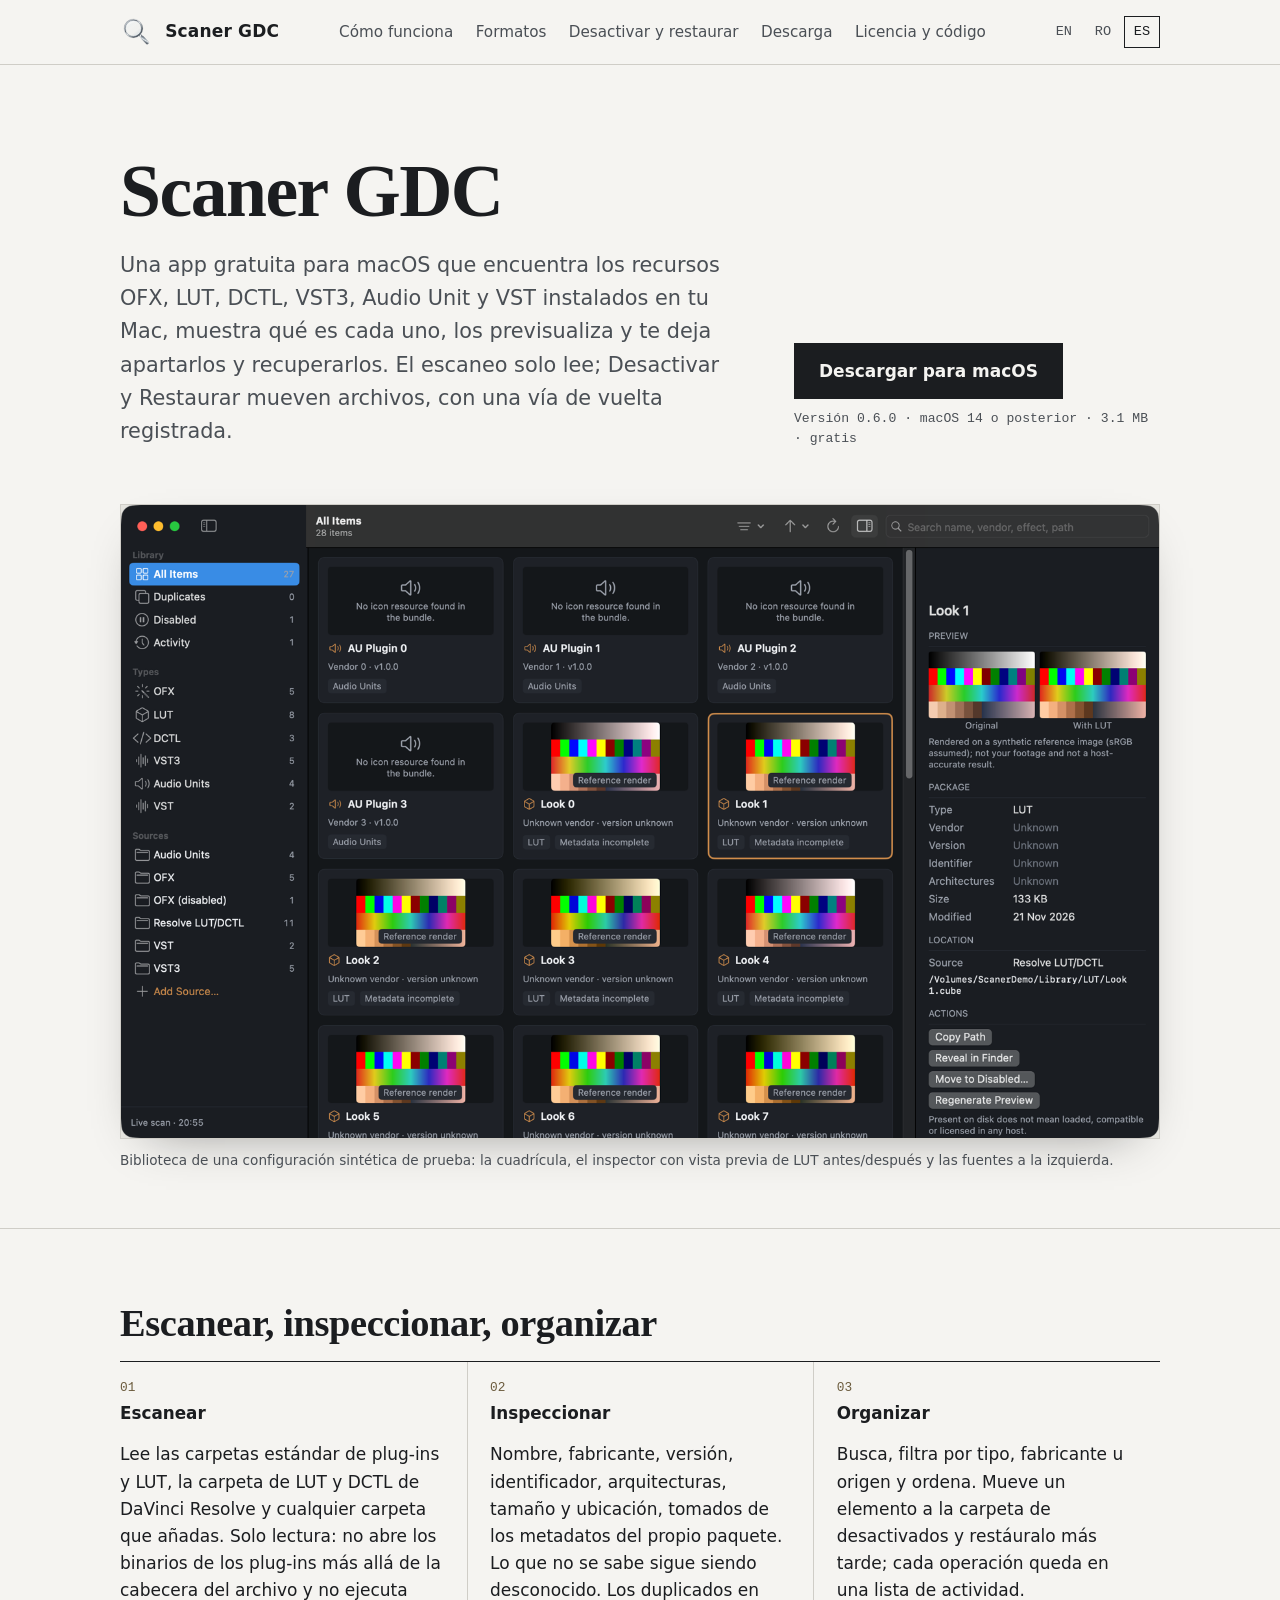
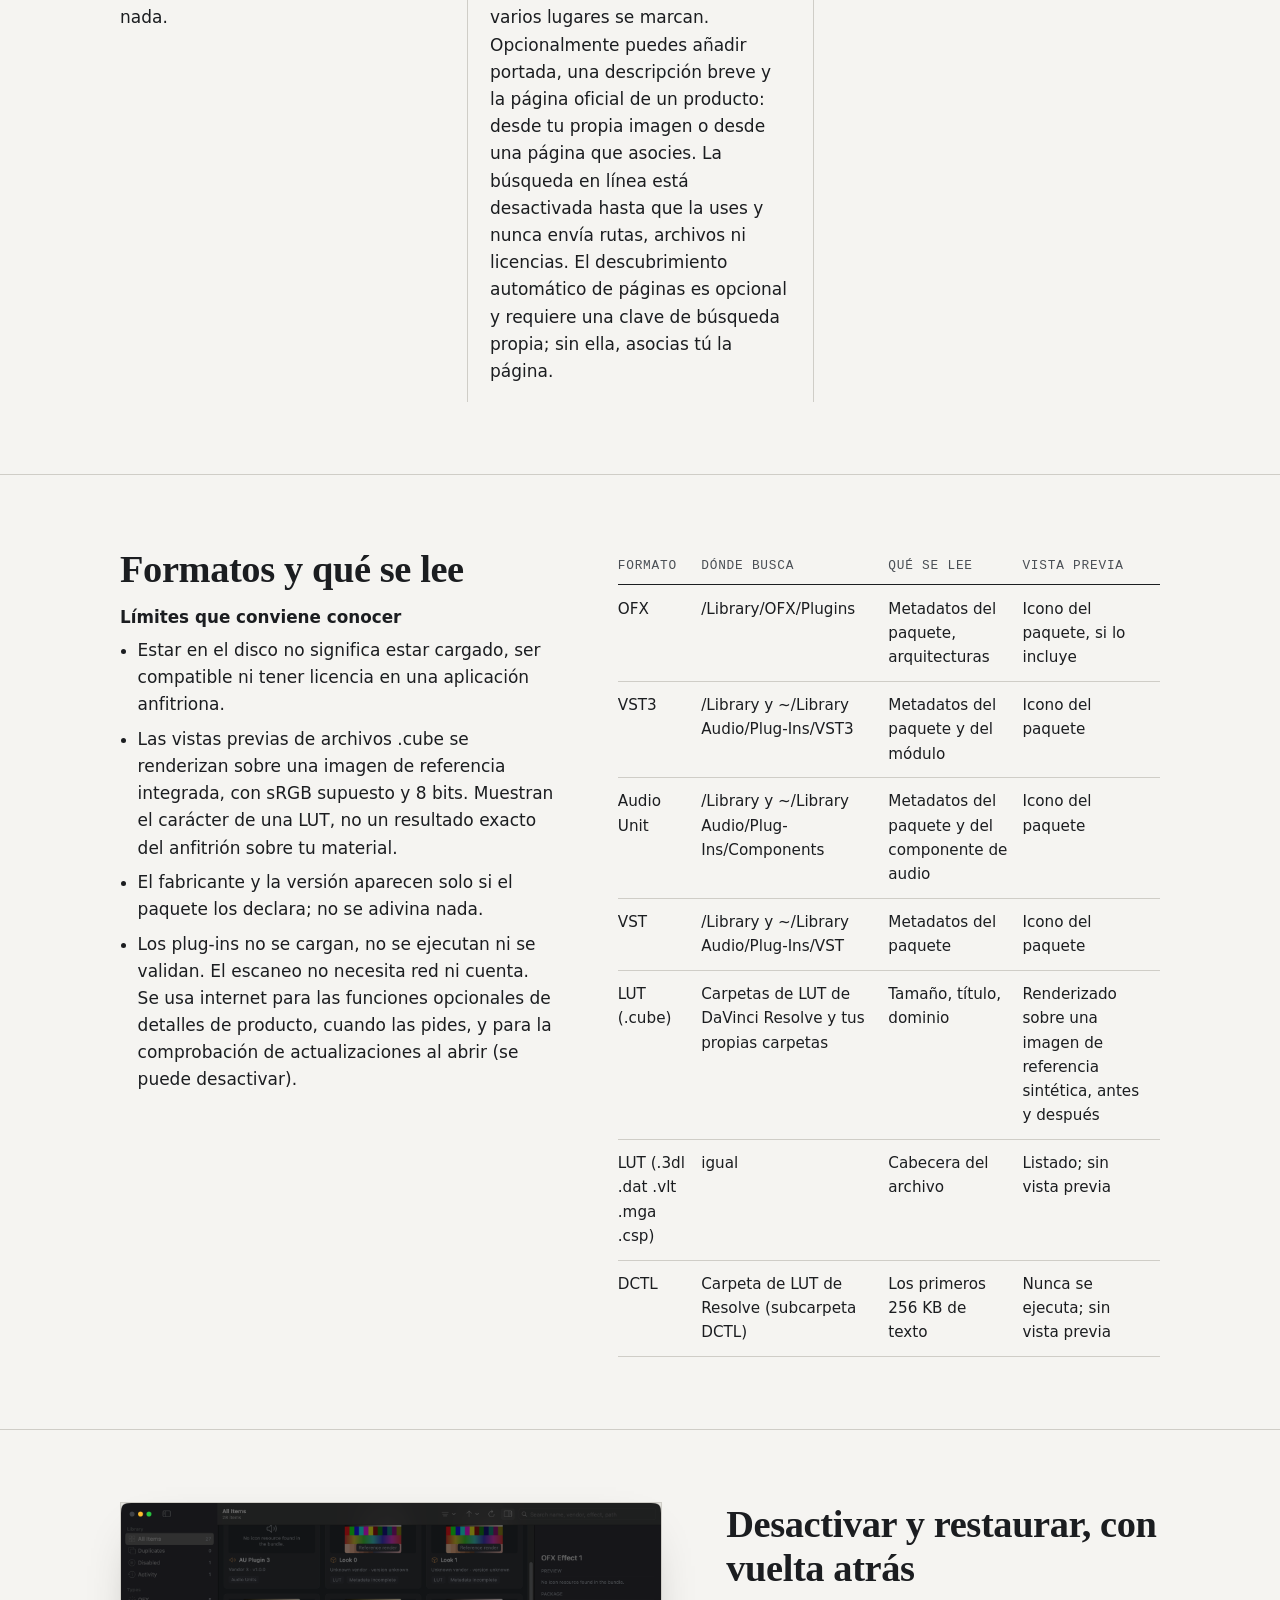
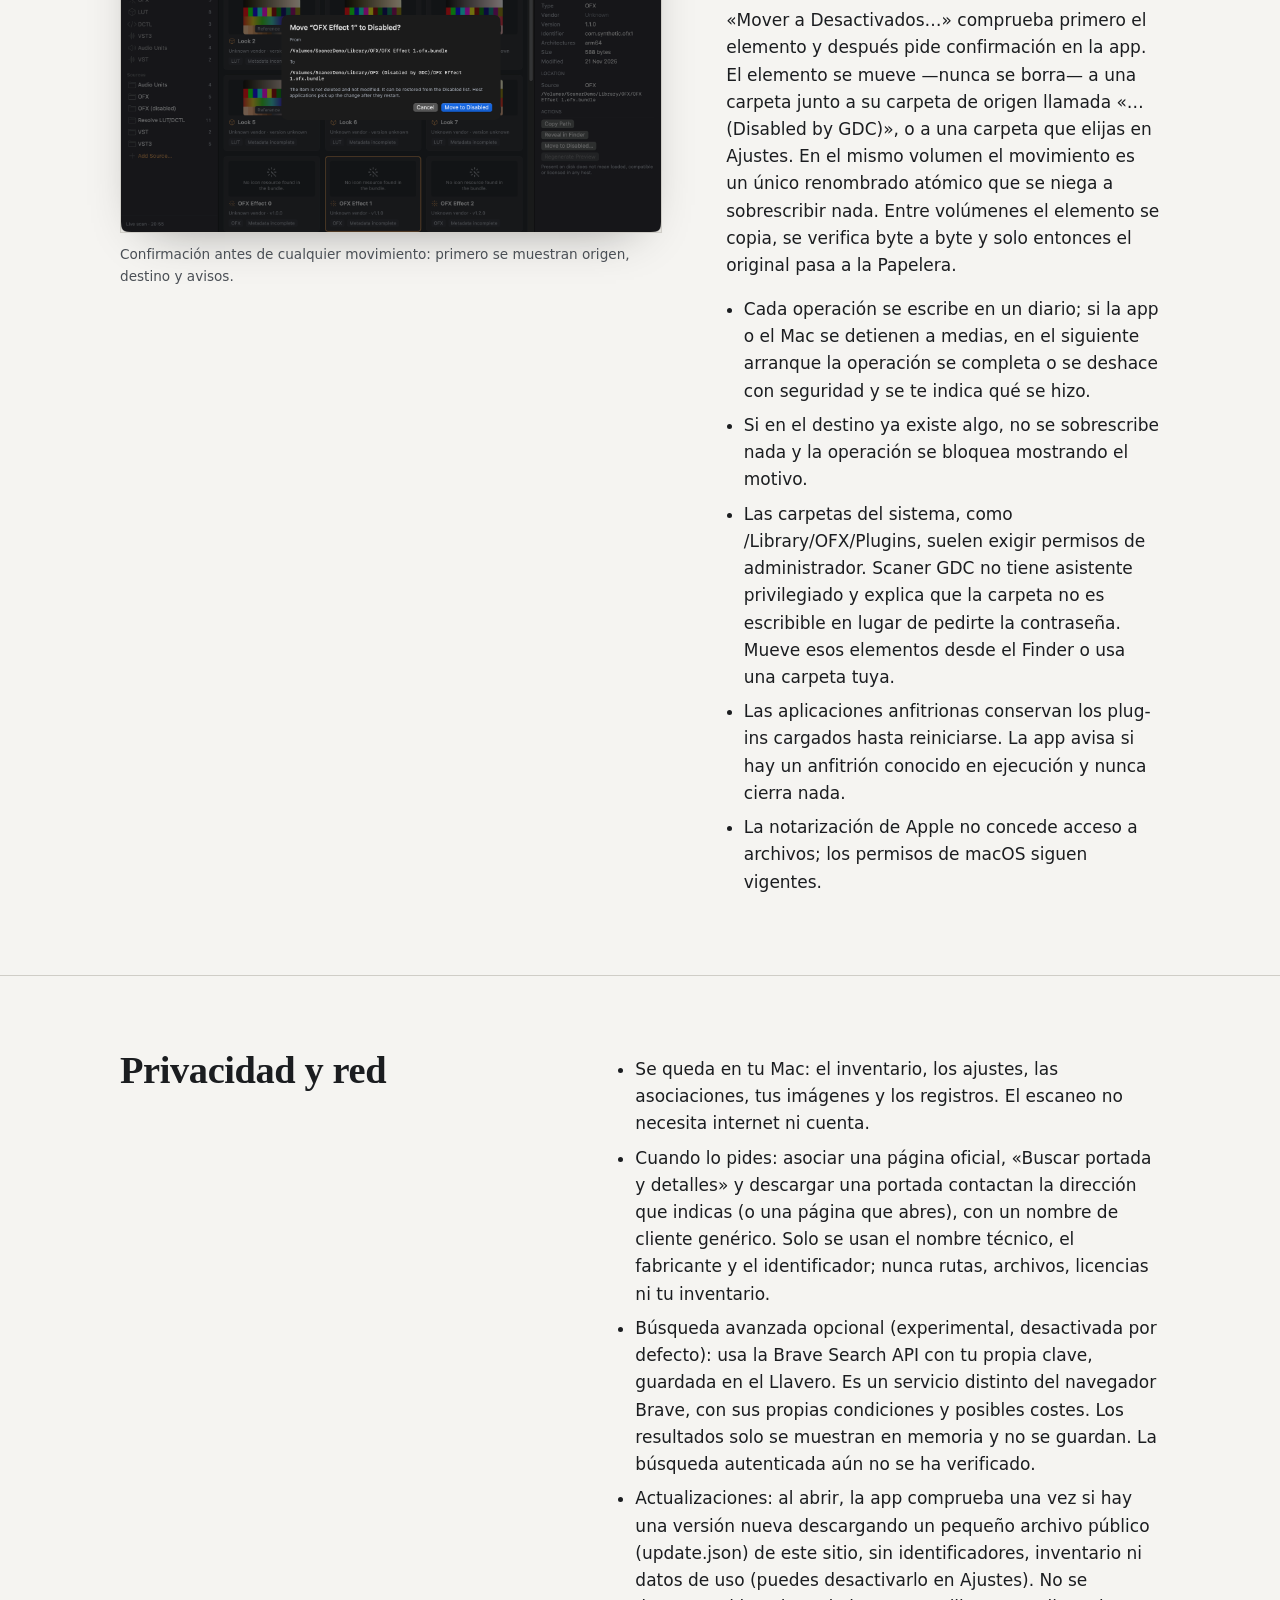
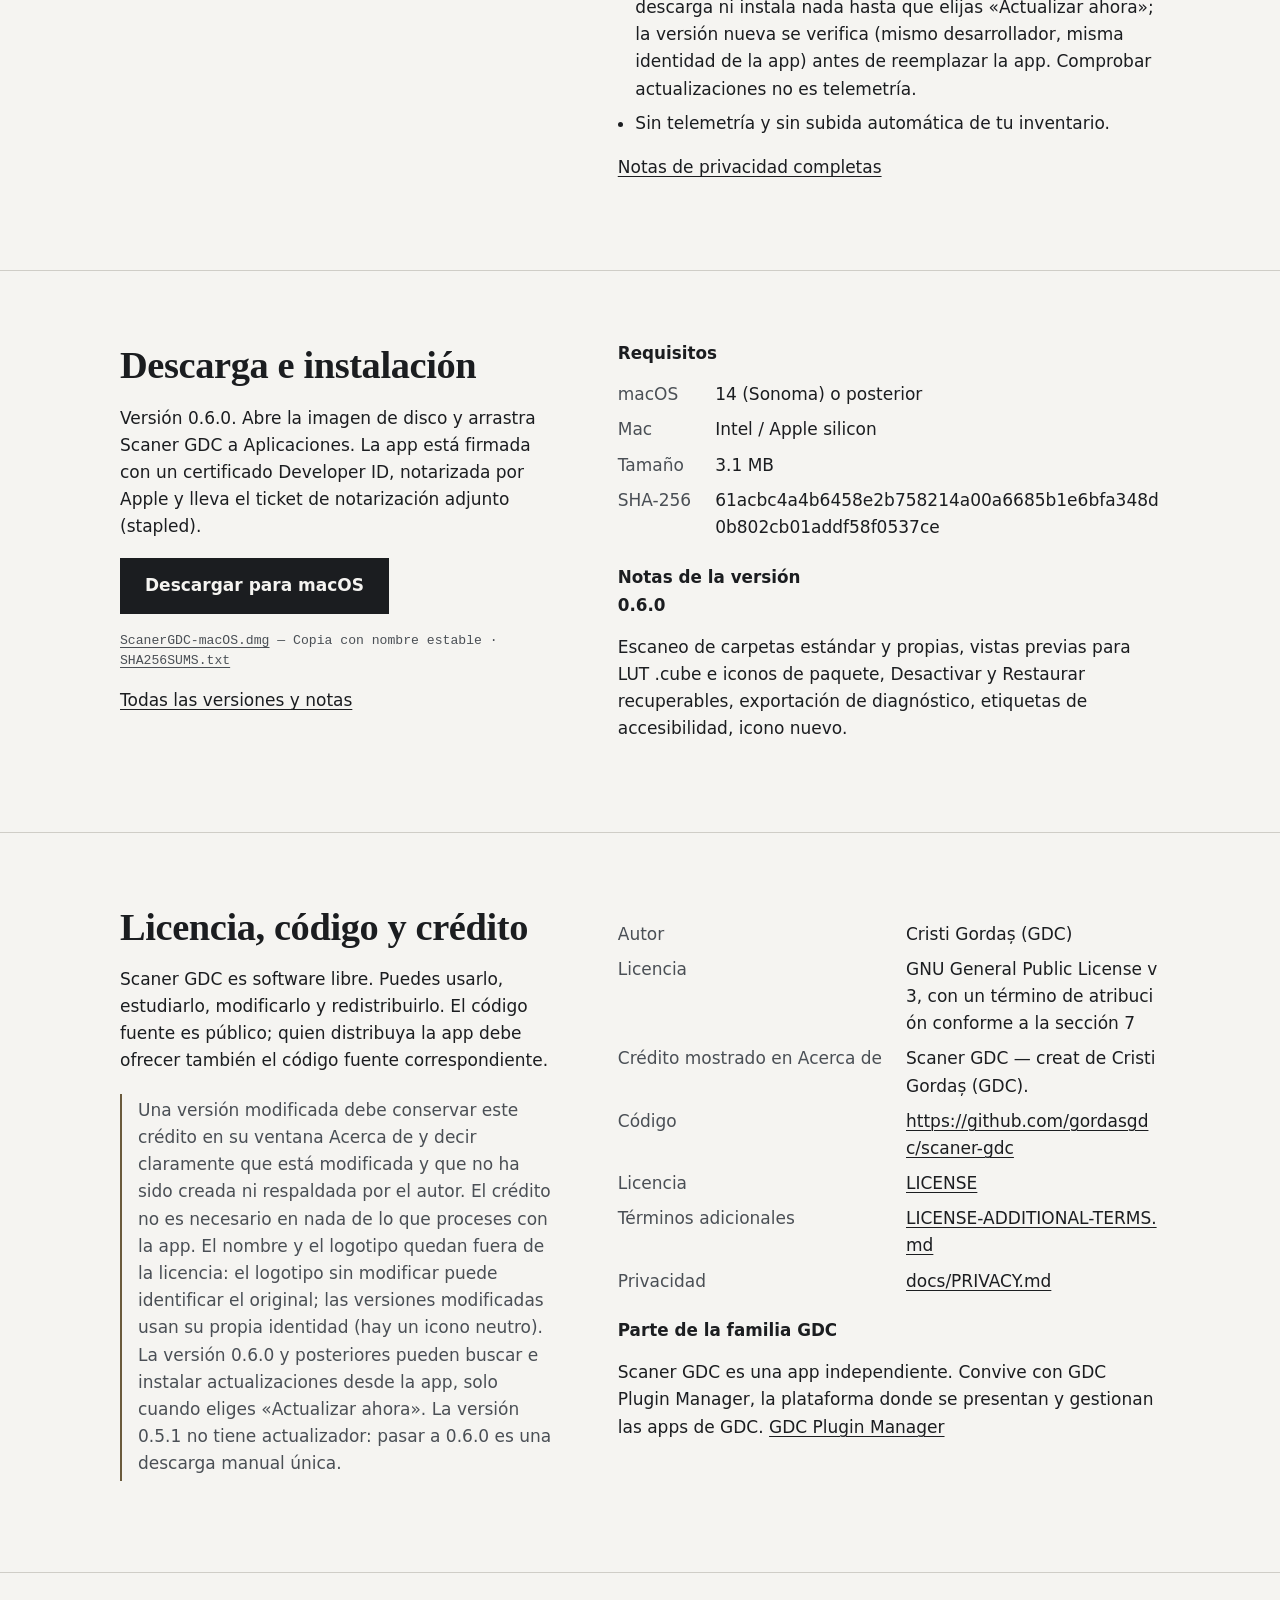
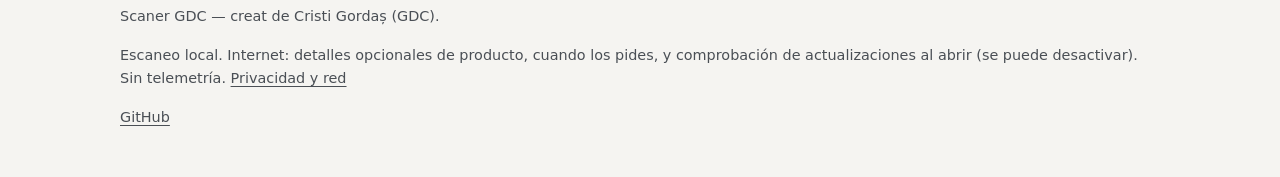
==== commit b7b32c54: "Scaner GDC 0.6.0 Source snapshot of the private development history at bf035093c470." ====
--- a/site/es/index.html
+++ b/site/es/index.html
@@ -9,7 +9,7 @@
 <nav class="main" aria-label="Main"><a href="#workflow">Cómo funciona</a><a href="#formats">Formatos</a><a href="#manage">Desactivar y restaurar</a><a href="#download">Descarga</a><a href="#license">Licencia y código</a></nav><nav class="lang" aria-label="Language"><a href="../" hreflang="en" lang="en">EN</a><a href="../ro/" hreflang="ro" lang="ro">RO</a><a href="../es/" hreflang="es" lang="es" aria-current="page">ES</a></nav></div></header>
 <main id="main">
 <div class="hero"><div class="wrap"><div class="cols"><div><h1>Scaner GDC</h1><p class="lead">Una app gratuita para macOS que encuentra los recursos OFX, LUT, DCTL, VST3, Audio Unit y VST instalados en tu Mac, muestra qué es cada uno, los previsualiza y te deja apartarlos y recuperarlos. El escaneo solo lee; Desactivar y Restaurar mueven archivos, con una vía de vuelta registrada.</p></div>
-<div class="dl"><span class="btn off" role="note">Vista previa — la descarga aún no está publicada</span><p class="meta">Versión 0.6.0 · macOS 14 o posterior · gratis</p></div></div>
+<div class="dl"><a class="btn" href="https://github.com/gordasgdc/scaner-gdc/releases/download/v0.6.0/ScanerGDC-macOS-0.6.0.dmg">Descargar para macOS</a><p class="meta">Versión 0.6.0 · macOS 14 o posterior · 3.1 MB · gratis</p></div></div>
 <figure class="shot hero-shot"><img src="../assets/shots/main.png" width="1600" height="975" alt="Ventana de Scaner GDC con una cuadrícula de plug-ins y LUT y un inspector con vista previa original y con LUT"><figcaption>Biblioteca de una configuración sintética de prueba: la cuadrícula, el inspector con vista previa de LUT antes/después y las fuentes a la izquierda.</figcaption></figure></div></div>
 <section id="workflow"><div class="wrap"><h2>Escanear, inspeccionar, organizar</h2><ol class="steps"><li><span class="n">01</span><h3>Escanear</h3><p>Lee las carpetas estándar de plug-ins y LUT, la carpeta de LUT y DCTL de DaVinci Resolve y cualquier carpeta que añadas. Solo lectura: no abre los binarios de los plug-ins más allá de la cabecera del archivo y no ejecuta nada.</p></li><li><span class="n">02</span><h3>Inspeccionar</h3><p>Nombre, fabricante, versión, identificador, arquitecturas, tamaño y ubicación, tomados de los metadatos del propio paquete. Lo que no se sabe sigue siendo desconocido. Los duplicados en varios lugares se marcan. Opcionalmente puedes añadir portada, una descripción breve y la página oficial de un producto: desde tu propia imagen o desde una página que asocies. La búsqueda en línea está desactivada hasta que la uses y nunca envía rutas, archivos ni licencias. El descubrimiento automático de páginas es opcional y requiere una clave de búsqueda propia; sin ella, asocias tú la página.</p></li><li><span class="n">03</span><h3>Organizar</h3><p>Busca, filtra por tipo, fabricante u origen y ordena. Mueve un elemento a la carpeta de desactivados y restáuralo más tarde; cada operación queda en una lista de actividad.</p></li></ol></div></section>
 <section id="formats"><div class="wrap split"><div><h2>Formatos y qué se lee</h2><h3>Límites que conviene conocer</h3><ul class="plain"><li>Estar en el disco no significa estar cargado, ser compatible ni tener licencia en una aplicación anfitriona.</li><li>Las vistas previas de archivos .cube se renderizan sobre una imagen de referencia integrada, con sRGB supuesto y 8 bits. Muestran el carácter de una LUT, no un resultado exacto del anfitrión sobre tu material.</li><li>El fabricante y la versión aparecen solo si el paquete los declara; no se adivina nada.</li><li>Los plug-ins no se cargan, no se ejecutan ni se validan. El escaneo no necesita red ni cuenta. Se usa internet para las funciones opcionales de detalles de producto, cuando las pides, y para la comprobación de actualizaciones al abrir (se puede desactivar).</li></ul></div>
@@ -17,8 +17,8 @@
 <section id="manage"><div class="wrap split flip"><div><h2>Desactivar y restaurar, con vuelta atrás</h2><p>«Mover a Desactivados…» comprueba primero el elemento y después pide confirmación en la app. El elemento se mueve —nunca se borra— a una carpeta junto a su carpeta de origen llamada «… (Disabled by GDC)», o a una carpeta que elijas en Ajustes. En el mismo volumen el movimiento es un único renombrado atómico que se niega a sobrescribir nada. Entre volúmenes el elemento se copia, se verifica byte a byte y solo entonces el original pasa a la Papelera.</p><ul class="plain"><li>Cada operación se escribe en un diario; si la app o el Mac se detienen a medias, en el siguiente arranque la operación se completa o se deshace con seguridad y se te indica qué se hizo.</li><li>Si en el destino ya existe algo, no se sobrescribe nada y la operación se bloquea mostrando el motivo.</li><li>Las carpetas del sistema, como /Library/OFX/Plugins, suelen exigir permisos de administrador. Scaner GDC no tiene asistente privilegiado y explica que la carpeta no es escribible en lugar de pedirte la contraseña. Mueve esos elementos desde el Finder o usa una carpeta tuya.</li><li>Las aplicaciones anfitrionas conservan los plug-ins cargados hasta reiniciarse. La app avisa si hay un anfitrión conocido en ejecución y nunca cierra nada.</li><li>La notarización de Apple no concede acceso a archivos; los permisos de macOS siguen vigentes.</li></ul></div>
 <figure class="shot"><img src="../assets/shots/confirm.png" width="1600" height="975" alt="Diálogo de confirmación antes de mover un efecto OFX a la carpeta de desactivados" loading="lazy"><figcaption>Confirmación antes de cualquier movimiento: primero se muestran origen, destino y avisos.</figcaption></figure></div></section>
 <section id="privacy"><div class="wrap split"><div><h2>Privacidad y red</h2></div><div><ul class="plain"><li>Se queda en tu Mac: el inventario, los ajustes, las asociaciones, tus imágenes y los registros. El escaneo no necesita internet ni cuenta.</li><li>Cuando lo pides: asociar una página oficial, «Buscar portada y detalles» y descargar una portada contactan la dirección que indicas (o una página que abres), con un nombre de cliente genérico. Solo se usan el nombre técnico, el fabricante y el identificador; nunca rutas, archivos, licencias ni tu inventario.</li><li>Búsqueda avanzada opcional (experimental, desactivada por defecto): usa la Brave Search API con tu propia clave, guardada en el Llavero. Es un servicio distinto del navegador Brave, con sus propias condiciones y posibles costes. Los resultados solo se muestran en memoria y no se guardan. La búsqueda autenticada aún no se ha verificado.</li><li>Actualizaciones: al abrir, la app comprueba una vez si hay una versión nueva descargando un pequeño archivo público (update.json) de este sitio, sin identificadores, inventario ni datos de uso (puedes desactivarlo en Ajustes). No se descarga ni instala nada hasta que elijas «Actualizar ahora»; la versión nueva se verifica (mismo desarrollador, misma identidad de la app) antes de reemplazar la app. Comprobar actualizaciones no es telemetría.</li><li>Sin telemetría y sin subida automática de tu inventario.</li></ul><p><a href="https://github.com/gordasgdc/scaner-gdc/blob/main/docs/PRIVACY.md">Notas de privacidad completas</a></p></div></div></section>
-<section id="download"><div class="wrap split"><div><h2>Descarga e instalación</h2><p>Versión 0.6.0. Abre la imagen de disco y arrastra Scaner GDC a Aplicaciones. La app está firmada con un certificado Developer ID, notarizada por Apple y lleva el ticket de notarización adjunto (stapled).</p><p><span class="btn off" role="note">Vista previa — la descarga aún no está publicada</span></p><p><a href="https://github.com/gordasgdc/scaner-gdc/releases">Todas las versiones y notas</a></p></div>
-<div><h3>Requisitos</h3><dl class="facts"><dt>macOS</dt><dd>14 (Sonoma) o posterior</dd><dt>Mac</dt><dd>Apple silicon / Intel</dd><dt>Tamaño</dt><dd>Se muestra al publicar</dd><dt>SHA-256</dt><dd>Se muestra al publicar</dd></dl><h3 style="margin-top:1.6rem">Notas de la versión</h3><h3>0.6.0</h3><p>Escaneo de carpetas estándar y propias, vistas previas para LUT .cube e iconos de paquete, Desactivar y Restaurar recuperables, exportación de diagnóstico, etiquetas de accesibilidad, icono nuevo.</p></div></div></section>
+<section id="download"><div class="wrap split"><div><h2>Descarga e instalación</h2><p>Versión 0.6.0. Abre la imagen de disco y arrastra Scaner GDC a Aplicaciones. La app está firmada con un certificado Developer ID, notarizada por Apple y lleva el ticket de notarización adjunto (stapled).</p><p><a class="btn" href="https://github.com/gordasgdc/scaner-gdc/releases/download/v0.6.0/ScanerGDC-macOS-0.6.0.dmg">Descargar para macOS</a></p><p class="meta"><a href="https://github.com/gordasgdc/scaner-gdc/releases/latest/download/ScanerGDC-macOS.dmg">ScanerGDC-macOS.dmg</a> — Copia con nombre estable · <a href="https://github.com/gordasgdc/scaner-gdc/releases/download/v0.6.0/SHA256SUMS.txt">SHA256SUMS.txt</a></p><p><a href="https://github.com/gordasgdc/scaner-gdc/releases">Todas las versiones y notas</a></p></div>
+<div><h3>Requisitos</h3><dl class="facts"><dt>macOS</dt><dd>14 (Sonoma) o posterior</dd><dt>Mac</dt><dd>Intel / Apple silicon</dd><dt>Tamaño</dt><dd>3.1 MB</dd><dt>SHA-256</dt><dd>61acbc4a4b6458e2b758214a00a6685b1e6bfa348d0b802cb01addf58f0537ce</dd></dl><h3 style="margin-top:1.6rem">Notas de la versión</h3><h3>0.6.0</h3><p>Escaneo de carpetas estándar y propias, vistas previas para LUT .cube e iconos de paquete, Desactivar y Restaurar recuperables, exportación de diagnóstico, etiquetas de accesibilidad, icono nuevo.</p></div></div></section>
 <section id="license"><div class="wrap split"><div><h2>Licencia, código y crédito</h2><p>Scaner GDC es software libre. Puedes usarlo, estudiarlo, modificarlo y redistribuirlo. El código fuente es público; quien distribuya la app debe ofrecer también el código fuente correspondiente.</p><p class="note">Una versión modificada debe conservar este crédito en su ventana Acerca de y decir claramente que está modificada y que no ha sido creada ni respaldada por el autor. El crédito no es necesario en nada de lo que proceses con la app. El nombre y el logotipo quedan fuera de la licencia: el logotipo sin modificar puede identificar el original; las versiones modificadas usan su propia identidad (hay un icono neutro). La versión 0.6.0 y posteriores pueden buscar e instalar actualizaciones desde la app, solo cuando eliges «Actualizar ahora». La versión 0.5.1 no tiene actualizador: pasar a 0.6.0 es una descarga manual única.</p></div>
 <div><dl class="facts"><dt>Autor</dt><dd>Cristi Gordaș (GDC)</dd><dt>Licencia</dt><dd>GNU General Public License v3, con un término de atribución conforme a la sección 7</dd><dt>Crédito mostrado en Acerca de</dt><dd>Scaner GDC — creat de Cristi Gordaș (GDC).</dd><dt>Código</dt><dd><a href="https://github.com/gordasgdc/scaner-gdc">https://github.com/gordasgdc/scaner-gdc</a></dd><dt>Licencia</dt><dd><a href="https://github.com/gordasgdc/scaner-gdc/blob/main/LICENSE">LICENSE</a></dd><dt>Términos adicionales</dt><dd><a href="https://github.com/gordasgdc/scaner-gdc/blob/main/LICENSE-ADDITIONAL-TERMS.md">LICENSE-ADDITIONAL-TERMS.md</a></dd><dt>Privacidad</dt><dd><a href="https://github.com/gordasgdc/scaner-gdc/blob/main/docs/PRIVACY.md">docs/PRIVACY.md</a></dd></dl><h3 style="margin-top:1.6rem">Parte de la familia GDC</h3><p>Scaner GDC es una app independiente. Convive con GDC Plugin Manager, la plataforma donde se presentan y gestionan las apps de GDC. <a href="https://gordas.dev/">GDC Plugin Manager</a></p></div></div></section>
 </main>
